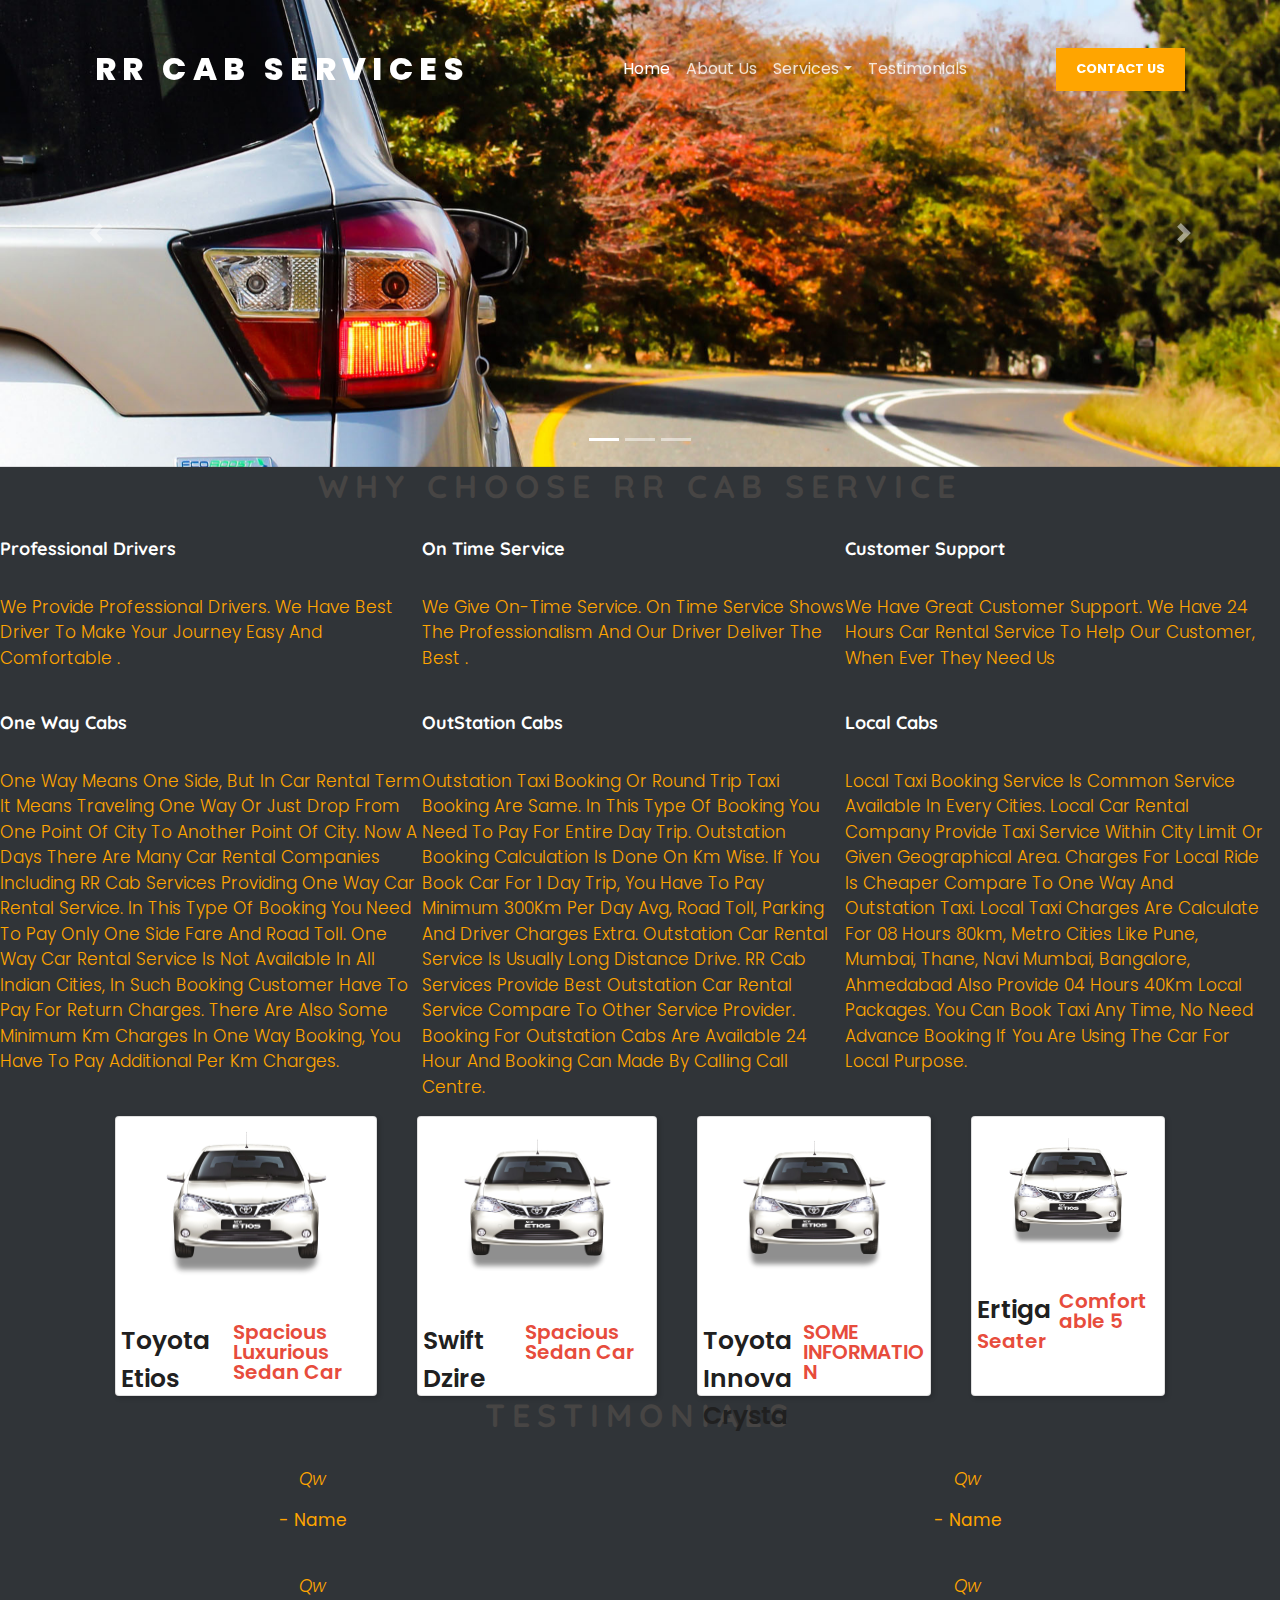
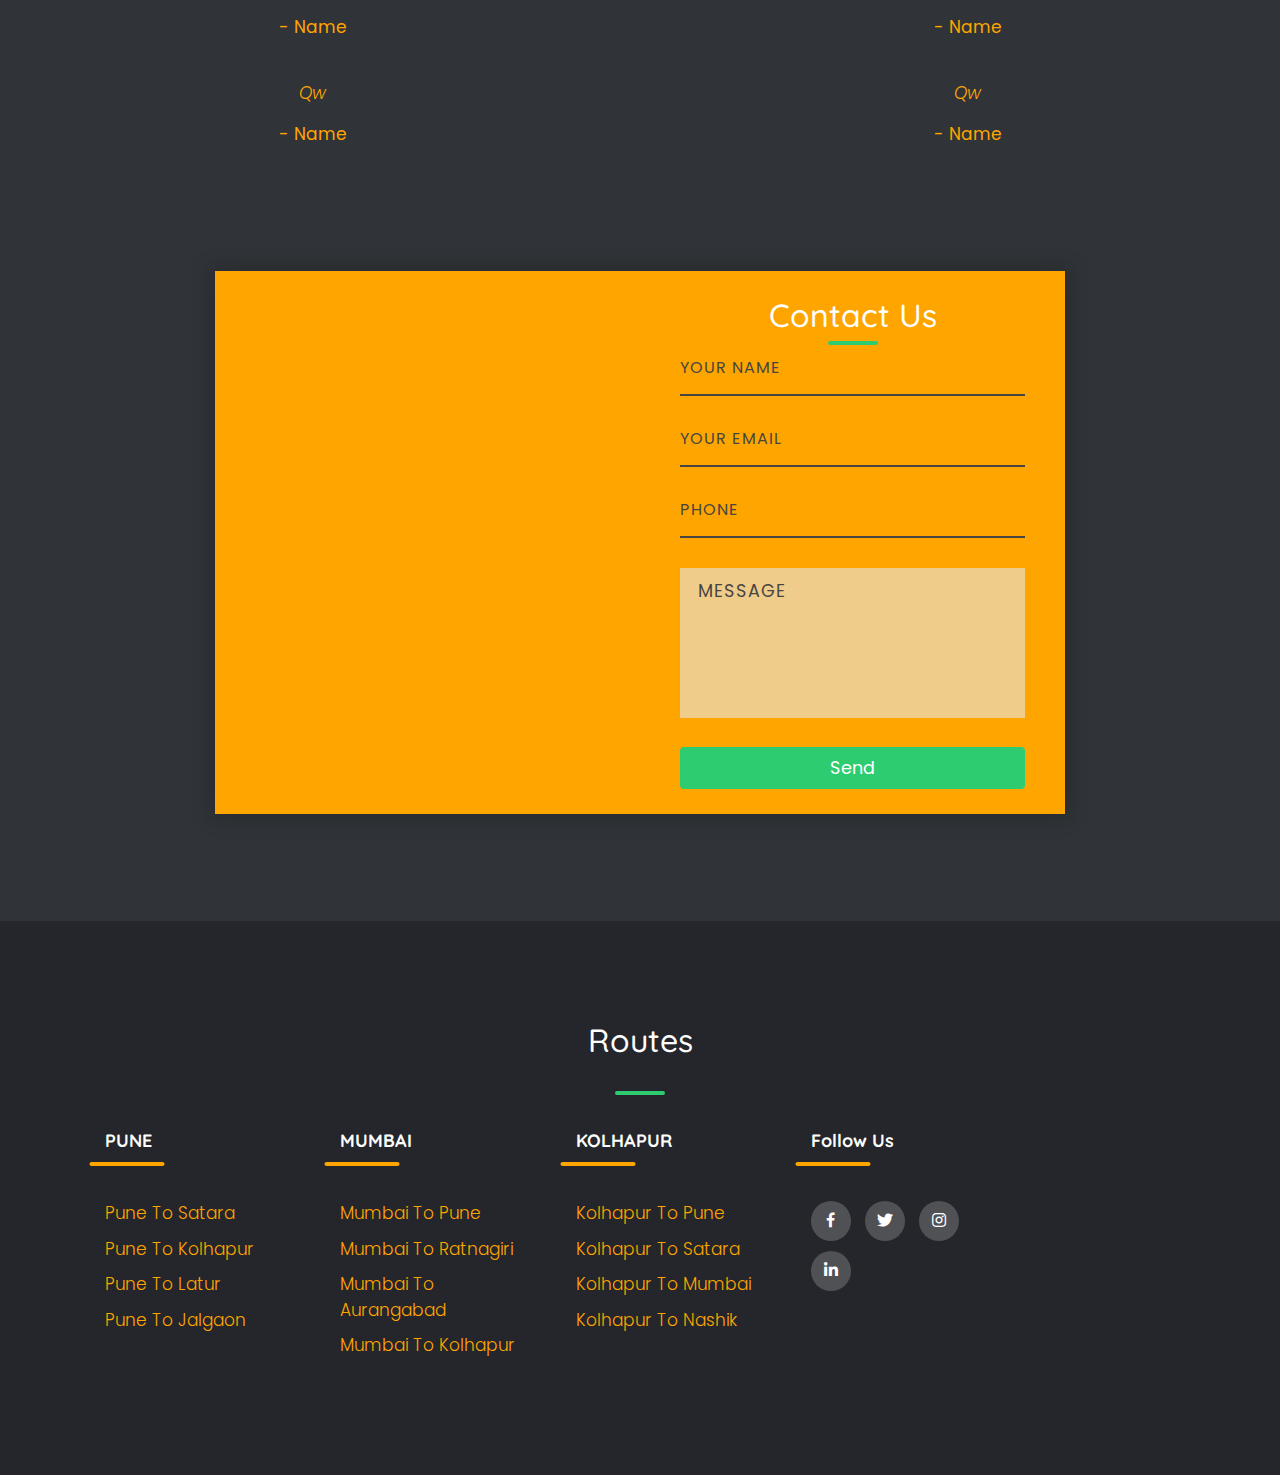
==== index.html @ 1160acfe "Hello World" ====
<!doctype html>
<html lang="en">

  <head>
    <!-- Required meta tags -->
    <meta charset="utf-8">
    <meta name="viewport" content="width=device-width, initial-scale=1, shrink-to-fit=no">

    <link href="https://fonts.googleapis.com/css?family=Quicksand:400,600,700&display=swap" rel="stylesheet">

    <link rel="stylesheet" href="fonts/icomoon/style.css">

    <link rel="stylesheet" href="css/owl.carousel.min.css">

    <!-- Bootstrap CSS -->
    <link rel="stylesheet" href="css/bootstrap.min.css">

    <!-- Style -->
    <link rel="stylesheet" href="css/style.css">
    <link rel="stylesheet" type="text/css"
      href="https://cdnjs.cloudflare.com/ajax/libs/font-awesome/5.15.1/css/all.min.css">
    <link rel="stylesheet" href="https://cdnjs.cloudflare.com/ajax/libs/font-awesome/4.7.0/css/font-awesome.min.css">

    <title>RR CAB SERVICES</title>
  </head>

  <body>
    <header role="banner">
      <nav class="navbar navbar-expand-md navbar-dark bg-dark">
        <div class="container">
          <a class="navbar-brand" href="index.html">RR CAB SERVICES</a>
          <button class="navbar-toggler" type="button" data-toggle="collapse" data-target="#navbarsExample05"
            aria-controls="navbarsExample05" aria-expanded="false" aria-label="Toggle navigation">
            <span class="navbar-toggler-icon"></span>
          </button>

          <div class="collapse navbar-collapse" id="navbarsExample05">
            <ul class="navbar-nav ml-auto pl-lg-5 pl-0">
              <li class="nav-item">
                <a class="nav-link active" href="index.html">Home</a>
              </li>
              <li class="nav-item">
                <a class="nav-link" href="#">About Us</a>
              </li>
              <li class="nav-item dropdown">
                <a class="nav-link dropdown-toggle" href="#" id="dropdown04" data-toggle="dropdown" aria-haspopup="true"
                  aria-expanded="false">Services</a>
                <div class="dropdown-menu" aria-labelledby="dropdown04">
                  <a class="dropdown-item" href="#">Hatchbacks</a>
                  <a class="dropdown-item" href="#">Sedans &amp; Primium Sedans</a>
                  <a class="dropdown-item" href="#">SUV'S &amp;...& Many More </a>
                </div>
              </li>
              <li class="nav-item">
                <a class="nav-link" href="#">Testimonials</a>
              </li>

            </ul>

            <ul class="navbar-nav ml-auto">
              <li class="nav-item cta-btn">
                <a class="nav-link" href="#">Contact Us</a>
              </li>
            </ul>

          </div>
        </div>
      </nav>
    </header>
    <!-- END header -->


    <!--For carousel-->
    <script src="https://maxcdn.bootstrapcdn.com/bootstrap/4.5.2/js/bootstrap.min.js"></script>
    <link rel="stylesheet" href="style.css">
    <link rel="stylesheet" type="text/css"
      href="https://cdnjs.cloudflare.com/ajax/libs/font-awesome/5.15.1/css/all.min.css">
    <link rel="stylesheet" href="https://cdnjs.cloudflare.com/ajax/libs/font-awesome/4.7.0/css/font-awesome.min.css">

  <!-- <body>
    </head>-->

      <script src="C:\Users\DR002TU\Downloads\maincode-20210814T184010Z-001\maincode\styles\app.js"></script>
      </div>


      <!--Carousel-->
      <style>
        /* Make the image fully responsive */
        .carousel-inner img {
          width: 100%;
          height: 100%;
        }

      </style>
      </head>

      <body>

        <div id="demo" class="carousel slide" data-ride="carousel">

          <!-- Indicators -->
          <ul class="carousel-indicators">
            <li data-target="#demo" data-slide-to="0" class="active"></li>
            <li data-target="#demo" data-slide-to="1"></li>
            <li data-target="#demo" data-slide-to="2"></li>
          </ul>

          <!-- The slideshow -->
          <div class="carousel-inner">
            <div class="carousel-item active">
              <img src="images/slider-image-1-1920x700.jpg" alt="Los Angeles" width="1100" height="500">
            </div>
            <div class="carousel-item">
              <img src="images/slider-image-2-1920x700.jpg" alt="Chicago" width="1100" height="500">
            </div>
            <div class="carousel-item">
              <img src="images/slider-image-3-1920x700.jpg" alt="New York" width="1100" height="500">
            </div>
          </div>

          <!-- Left and right controls -->
          <a class="carousel-control-prev" href="#demo" data-slide="prev">
            <span class="carousel-control-prev-icon"></span>
          </a>
          <a class="carousel-control-next" href="#demo" data-slide="next">
            <span class="carousel-control-next-icon"></span>
          </a>
        </div>


        <div class="content">
          <h1>Why choose RR Cab Service</h1>
          <div class="reasons">
            <div class="prodri">
              <h5>professional drivers</h5>
              <p>We provide professional drivers. We have Best
                Driver to make your journey Easy and comfortable .</p>
            </div>
            <div class="ontimeserv">
              <h5>On time Service</h5>
              <p>We give on-time service. On time service shows
                the professionalism and our driver deliver the best
                .</p>
            </div>
            <div class="custsupport">
              <h5>customer support</h5>
              <p>We have great customer support. We have 24 Hours
                Car Rental Service to Help our customer, when ever
                they need us</p>
            </div>
          </div>
          <div class="servicecard">
            <div class="onewaycabdiv">
              <h5>One Way Cabs</h5>
              <p>One way means one side, But in Car Rental term it
                means traveling one way or Just drop from one point
                of City to another point of City. Now a days there
                are many car rental companies including RR Cab
                Services providing one way car rental service. In
                this type of booking you need to pay only one side
                fare and road Toll. One Way Car rental service is
                not available in all Indian cities, In such booking
                Customer have to pay for return charges. There are
                also some minimum Km charges in One Way booking, You
                have to pay additional per Km charges.</p>
            </div>
            <div class="outstationdiv">
              <h5>OutStation Cabs</h5>
              <p>Outstation Taxi booking or Round Trip Taxi
                booking are same. In this type of booking you need
                to pay for entire day trip. Outstation Booking
                calculation is done on Km wise. If you Book Car for
                1 day trip, You have to pay minimum 300Km per day
                avg, road toll, Parking and Driver charges extra.
                Outstation Car Rental service is usually long
                distance drive. RR Cab Services provide best
                Outstation Car rental service compare to other
                service provider. Booking for Outstation Cabs are
                available 24 Hour and booking can made by calling
                call centre.</p>
            </div>
            <div class="localdiv">
              <h5>Local Cabs</h5>
              <p>Local Taxi booking service is common service
                available in every cities. Local Car rental company
                provide Taxi service within City limit or given
                geographical area. Charges for Local ride is cheaper
                compare to One Way and Outstation Taxi. Local Taxi
                Charges are calculate for 08 Hours 80km, Metro
                cities like Pune, Mumbai, Thane, Navi Mumbai,
                Bangalore, Ahmedabad also provide 04 hours 40Km
                Local packages. You Can book Taxi any time, No need
                advance booking if you are using the car for Local
                purpose.</p>
            </div>
          </div>
        </div>
        <div class="container">
          <div class="card">
              <div class="img">
                  <img src="images/toyota_etios.png">
              </div>
              <div class="top-text">
                  <div class="name">Toyota Etios</div>
                  <p>Spacious Luxurious Sedan Car</p>
              </div>
              <div class="bottom-text">
                  <div class="text">
                      <table>
                          <tr>
                              <td>Seating</td>
                              <td>4+1</td>
                          </tr>
                          <tr>
                              <td>Manufacturer</td>
                              <td>Toyota</td>
                          </tr>
                          <tr>
                              <td>Class</td>
                              <td>Luxury</td>
                          </tr>
                          <tr>
                              <td>Engine</td>
                              <td>�</td>
                          </tr>
                          <tr>
                              <td>Luggage</td>
                              <td>�</td>
                          </tr>
                          <tr>
                              <td>Body style</td>
                              <td>�</td>
                          </tr>
                      </table>
                  </div>
              </div>
          </div>
          <div class="card">
              <div class="img">
                  <img src="images/toyota_etios.png">
              </div>
              <div class="top-text">
                  <div class="name">Swift Dzire</div>
                  <p>Spacious Sedan Car</p>
              </div>
              <div class="bottom-text">
                  <div class="text">
                      <table>
                          <tr>
                              <td>Seating</td>
                              <td>4+1</td>
                          </tr>
                          <tr>
                              <td>Manufacturer</td>
                              <td>Suzuki</td>
                          </tr>
                          <tr>
                              <td>Class</td>
                              <td>Sedan City Car</td>
                          </tr>
                          <tr>
                              <td>Engine</td>
                              <td>DDiS Diesel Engine</td>
                          </tr>
                          <tr>
                              <td>Luggage</td>
                              <td>2 large 2 small</td>
                          </tr>
                          <tr>
                              <td>Body style</td>
                              <td>4 door sedan</td>
                          </tr>
                      </table>
                  </div>
              </div>
          </div>
          <div class="card">
              <div class="img">
                  <img src="images/toyota_etios.png">
              </div>
              <div class="top-text">
                  <div class="name">Toyota Innova Crysta</div>
                  <p>SOME INFORMATION</p>
              </div>
              <div class="bottom-text">
                  <div class="text">
                      <table>
                          <tr>
                              <td>Seating</td>
                              <td>6+1</td>
                          </tr>
                          <tr>
                              <td>Manufacturer</td>
                              <td>Toyota Motors</td>
                          </tr>
                          <tr>
                              <td>Class</td>
                              <td>Large size van</td>
                          </tr>
                          <tr>
                              <td>Engine</td>
                              <td>2.5 L Diesel</td>
                          </tr>
                          <tr>
                              <td>Luggage</td>
                              <td>3 Large + 2 Small</td>
                          </tr>
                          <tr>
                              <td>Body style</td>
                              <td>5-door van</td>
                          </tr>
                      </table>
                  </div>
              </div>
          </div>
          <div class="card">
              <div class="img">
                  <img src="images/toyota_etios.png">
              </div>
              <div class="top-text">
                  <div class="name">Ertiga</div>
                  <p>Comfortable 5 seater</p>
              </div>
              <div class="bottom-text">
                  <div class="text">SOME INFORMATION</div>
              </div>
          </div>
      </div>

        <!-- Wrapper -->
        <div id="wrapper">
          <div id="main">
            <div class="inner">
              <h1>Testimonials</h1>
              <div class="image main">
                <img src="images/banner-image-3-1920x500.jpg" class="img-fluid" alt="" />
              </div>
              <div class="row">
                <div class="col-sm-6 text-center">
                  <p class="m-n">
                    <em>qw</em>
                  </p>
                  <p>
                    <strong> - Name</strong>
                  </p>
                </div>
                <div class="col-sm-6 text-center">
                  <p class="m-n">
                    <em>qw</em>
                  </p>
                  <p>
                    <strong> - Name</strong>
                  </p>
                </div>
              </div>
              <br>
              <div class="row">
                <div class="col-sm-6 text-center">
                  <p class="m-n">
                    <em>qw</em>
                  </p>
                  <p>
                    <strong> - Name</strong>
                  </p>
                </div>
                <div class="col-sm-6 text-center">
                  <p class="m-n">
                    <em>qw</em>
                  </p>
                  <p>
                    <strong> - Name</strong>
                  </p>
                </div>
              </div>
              <br>
              <div class="row">
                <div class="col-sm-6 text-center">
                  <p class="m-n">
                    <em>qw</em>
                  </p>
                  <p>
                    <strong> - Name</strong>
                  </p>
                </div>
                <div class="col-sm-6 text-center">
                  <p class="m-n">
                    <em>qw</em>
                  </p>
                  <p>
                    <strong> - Name</strong>
                  </p>
                </div>
              </div>
            </div>
          </div>

        </div>
         <!--Contact form-->
    <form>
      <div class="containercon">
          <div class="contact-box">
              <div class="left"></div>
              <div class="right">
                  <h2>Contact Us</h2>
                  <input type="text" class="field"
                      placeholder="Your Name" required
                  > <input type="text" class="field"
                      placeholder="Your Email"
                  > <input type="text" class="field"
                      placeholder="Phone"
                  >
                  <textarea placeholder="Message" class="field"></textarea>
                  <button class="btn">Send</button>
              </div>
          </div>
      </div>

  </form>

        <!-- Scripts -->
        <script src="assets/js/jquery.min.js"></script>
        <script src="assets/bootstrap/js/bootstrap.bundle.min.js"></script>
        <script src="assets/js/jquery.scrolly.min.js"></script>
        <script src="assets/js/jquery.scrollex.min.js"></script>
        <script src="assets/js/main.js"></script>

        <footer class="footer">

          <footer class="footer">
            <h2 id="i1">Routes</h2>
            <div class="container">
              <div class="row">
                <div class="footer-col">
                  <h4>PUNE</h4>
                  <ul>
                    <li><a href="#">pune to satara</a></li>
                    <li><a href="#">pune to kolhapur</a></li>
                    <li><a href="#">pune to latur</a></li>
                    <li><a href="#">pune to jalgaon</a></li>
                  </ul>
                </div>
                <div class="footer-col">
                  <h4>MUMBAI</h4>
                  <ul>
                    <li><a href="#">mumbai to pune</a></li>
                    <li><a href="#">mumbai to Ratnagiri</a></li>
                    <li><a href="#">mumbai to Aurangabad</a></li>
                    <li><a href="#">mumbai to Kolhapur</a></li>
                  </ul>
                </div>
                <div class="footer-col">
                  <h4>KOLHAPUR</h4>
                  <ul>
                    <li><a href="#">Kolhapur to pune</a></li>
                    <li><a href="#">kolhapur to satara</a></li>
                    <li><a href="#">kolhapur to mumbai</a></li>
                    <li><a href="#">kolhapur to nashik</a></li>
                  </ul>
                </div>
                <div class="footer-col">
                  <h4>follow us</h4>
                  <div class="social-links">
                    <a href="#"><i class="fa fa-facebook"></i></a>
                    <a href="#"><i class="fab fa-twitter"></i></a>
                    <a href="https://www.instagram.com/rushi_03_15/"><i class="fab fa-instagram"></i></a>
                    <a href="#"><i class="fab fa-linkedin-in"></i></a>
                  </div>
                </div>
              </div>
            </div>
            <!--<p id="i2">© 2021. All rights reserved | Design by R^3.</p>-->
          </footer>

      </body>

</html>





<script src="js/jquery-3.3.1.min.js"></script>
<script src="js/popper.min.js"></script>
<script src="js/bootstrap.min.js"></script>
<script src="js/jquery.sticky.js"></script>
<script src="js/main.js"></script>
</body>

</html>
---- fonts/icomoon/style.css ----
@font-face {
  font-family: 'icomoon';
  src:  url('fonts/icomoon.eot?10si43');
  src:  url('fonts/icomoon.eot?10si43#iefix') format('embedded-opentype'),
    url('fonts/icomoon.ttf?10si43') format('truetype'),
    url('fonts/icomoon.woff?10si43') format('woff'),
    url('fonts/icomoon.svg?10si43#icomoon') format('svg');
  font-weight: normal;
  font-style: normal;
}

[class^="icon-"], [class*=" icon-"] {
  /* use !important to prevent issues with browser extensions that change fonts */
  font-family: 'icomoon' !important;
  speak: none;
  font-style: normal;
  font-weight: normal;
  font-variant: normal;
  text-transform: none;
  line-height: 1;

  /* Better Font Rendering =========== */
  -webkit-font-smoothing: antialiased;
  -moz-osx-font-smoothing: grayscale;
}

.icon-asterisk:before {
  content: "\f069";
}
.icon-plus:before {
  content: "\f067";
}
.icon-question:before {
  content: "\f128";
}
.icon-minus:before {
  content: "\f068";
}
.icon-glass:before {
  content: "\f000";
}
.icon-music:before {
  content: "\f001";
}
.icon-search:before {
  content: "\f002";
}
.icon-envelope-o:before {
  content: "\f003";
}
.icon-heart:before {
  content: "\f004";
}
.icon-star:before {
  content: "\f005";
}
.icon-star-o:before {
  content: "\f006";
}
.icon-user:before {
  content: "\f007";
}
.icon-film:before {
  content: "\f008";
}
.icon-th-large:before {
  content: "\f009";
}
.icon-th:before {
  content: "\f00a";
}
.icon-th-list:before {
  content: "\f00b";
}
.icon-check:before {
  content: "\f00c";
}
.icon-close:before {
  content: "\f00d";
}
.icon-remove:before {
  content: "\f00d";
}
.icon-times:before {
  content: "\f00d";
}
.icon-search-plus:before {
  content: "\f00e";
}
.icon-search-minus:before {
  content: "\f010";
}
.icon-power-off:before {
  content: "\f011";
}
.icon-signal:before {
  content: "\f012";
}
.icon-cog:before {
  content: "\f013";
}
.icon-gear:before {
  content: "\f013";
}
.icon-trash-o:before {
  content: "\f014";
}
.icon-home:before {
  content: "\f015";
}
.icon-file-o:before {
  content: "\f016";
}
.icon-clock-o:before {
  content: "\f017";
}
.icon-road:before {
  content: "\f018";
}
.icon-download:before {
  content: "\f019";
}
.icon-arrow-circle-o-down:before {
  content: "\f01a";
}
.icon-arrow-circle-o-up:before {
  content: "\f01b";
}
.icon-inbox:before {
  content: "\f01c";
}
.icon-play-circle-o:before {
  content: "\f01d";
}
.icon-repeat:before {
  content: "\f01e";
}
.icon-rotate-right:before {
  content: "\f01e";
}
.icon-refresh:before {
  content: "\f021";
}
.icon-list-alt:before {
  content: "\f022";
}
.icon-lock:before {
  content: "\f023";
}
.icon-flag:before {
  content: "\f024";
}
.icon-headphones:before {
  content: "\f025";
}
.icon-volume-off:before {
  content: "\f026";
}
.icon-volume-down:before {
  content: "\f027";
}
.icon-volume-up:before {
  content: "\f028";
}
.icon-qrcode:before {
  content: "\f029";
}
.icon-barcode:before {
  content: "\f02a";
}
.icon-tag:before {
  content: "\f02b";
}
.icon-tags:before {
  content: "\f02c";
}
.icon-book:before {
  content: "\f02d";
}
.icon-bookmark:before {
  content: "\f02e";
}
.icon-print:before {
  content: "\f02f";
}
.icon-camera:before {
  content: "\f030";
}
.icon-font:before {
  content: "\f031";
}
.icon-bold:before {
  content: "\f032";
}
.icon-italic:before {
  content: "\f033";
}
.icon-text-height:before {
  content: "\f034";
}
.icon-text-width:before {
  content: "\f035";
}
.icon-align-left:before {
  content: "\f036";
}
.icon-align-center:before {
  content: "\f037";
}
.icon-align-right:before {
  content: "\f038";
}
.icon-align-justify:before {
  content: "\f039";
}
.icon-list:before {
  content: "\f03a";
}
.icon-dedent:before {
  content: "\f03b";
}
.icon-outdent:before {
  content: "\f03b";
}
.icon-indent:before {
  content: "\f03c";
}
.icon-video-camera:before {
  content: "\f03d";
}
.icon-image:before {
  content: "\f03e";
}
.icon-photo:before {
  content: "\f03e";
}
.icon-picture-o:before {
  content: "\f03e";
}
.icon-pencil:before {
  content: "\f040";
}
.icon-map-marker:before {
  content: "\f041";
}
.icon-adjust:before {
  content: "\f042";
}
.icon-tint:before {
  content: "\f043";
}
.icon-edit:before {
  content: "\f044";
}
.icon-pencil-square-o:before {
  content: "\f044";
}
.icon-share-square-o:before {
  content: "\f045";
}
.icon-check-square-o:before {
  content: "\f046";
}
.icon-arrows:before {
  content: "\f047";
}
.icon-step-backward:before {
  content: "\f048";
}
.icon-fast-backward:before {
  content: "\f049";
}
.icon-backward:before {
  content: "\f04a";
}
.icon-play:before {
  content: "\f04b";
}
.icon-pause:before {
  content: "\f04c";
}
.icon-stop:before {
  content: "\f04d";
}
.icon-forward:before {
  content: "\f04e";
}
.icon-fast-forward:before {
  content: "\f050";
}
.icon-step-forward:before {
  content: "\f051";
}
.icon-eject:before {
  content: "\f052";
}
.icon-chevron-left:before {
  content: "\f053";
}
.icon-chevron-right:before {
  content: "\f054";
}
.icon-plus-circle:before {
  content: "\f055";
}
.icon-minus-circle:before {
  content: "\f056";
}
.icon-times-circle:before {
  content: "\f057";
}
.icon-check-circle:before {
  content: "\f058";
}
.icon-question-circle:before {
  content: "\f059";
}
.icon-info-circle:before {
  content: "\f05a";
}
.icon-crosshairs:before {
  content: "\f05b";
}
.icon-times-circle-o:before {
  content: "\f05c";
}
.icon-check-circle-o:before {
  content: "\f05d";
}
.icon-ban:before {
  content: "\f05e";
}
.icon-arrow-left:before {
  content: "\f060";
}
.icon-arrow-right:before {
  content: "\f061";
}
.icon-arrow-up:before {
  content: "\f062";
}
.icon-arrow-down:before {
  content: "\f063";
}
.icon-mail-forward:before {
  content: "\f064";
}
.icon-share:before {
  content: "\f064";
}
.icon-expand:before {
  content: "\f065";
}
.icon-compress:before {
  content: "\f066";
}
.icon-exclamation-circle:before {
  content: "\f06a";
}
.icon-gift:before {
  content: "\f06b";
}
.icon-leaf:before {
  content: "\f06c";
}
.icon-fire:before {
  content: "\f06d";
}
.icon-eye:before {
  content: "\f06e";
}
.icon-eye-slash:before {
  content: "\f070";
}
.icon-exclamation-triangle:before {
  content: "\f071";
}
.icon-warning:before {
  content: "\f071";
}
.icon-plane:before {
  content: "\f072";
}
.icon-calendar:before {
  content: "\f073";
}
.icon-random:before {
  content: "\f074";
}
.icon-comment:before {
  content: "\f075";
}
.icon-magnet:before {
  content: "\f076";
}
.icon-chevron-up:before {
  content: "\f077";
}
.icon-chevron-down:before {
  content: "\f078";
}
.icon-retweet:before {
  content: "\f079";
}
.icon-shopping-cart:before {
  content: "\f07a";
}
.icon-folder:before {
  content: "\f07b";
}
.icon-folder-open:before {
  content: "\f07c";
}
.icon-arrows-v:before {
  content: "\f07d";
}
.icon-arrows-h:before {
  content: "\f07e";
}
.icon-bar-chart:before {
  content: "\f080";
}
.icon-bar-chart-o:before {
  content: "\f080";
}
.icon-twitter-square:before {
  content: "\f081";
}
.icon-facebook-square:before {
  content: "\f082";
}
.icon-camera-retro:before {
  content: "\f083";
}
.icon-key:before {
  content: "\f084";
}
.icon-cogs:before {
  content: "\f085";
}
.icon-gears:before {
  content: "\f085";
}
.icon-comments:before {
  content: "\f086";
}
.icon-thumbs-o-up:before {
  content: "\f087";
}
.icon-thumbs-o-down:before {
  content: "\f088";
}
.icon-star-half:before {
  content: "\f089";
}
.icon-heart-o:before {
  content: "\f08a";
}
.icon-sign-out:before {
  content: "\f08b";
}
.icon-linkedin-square:before {
  content: "\f08c";
}
.icon-thumb-tack:before {
  content: "\f08d";
}
.icon-external-link:before {
  content: "\f08e";
}
.icon-sign-in:before {
  content: "\f090";
}
.icon-trophy:before {
  content: "\f091";
}
.icon-github-square:before {
  content: "\f092";
}
.icon-upload:before {
  content: "\f093";
}
.icon-lemon-o:before {
  content: "\f094";
}
.icon-phone:before {
  content: "\f095";
}
.icon-square-o:before {
  content: "\f096";
}
.icon-bookmark-o:before {
  content: "\f097";
}
.icon-phone-square:before {
  content: "\f098";
}
.icon-twitter:before {
  content: "\f099";
}
.icon-facebook:before {
  content: "\f09a";
}
.icon-facebook-f:before {
  content: "\f09a";
}
.icon-github:before {
  content: "\f09b";
}
.icon-unlock:before {
  content: "\f09c";
}
.icon-credit-card:before {
  content: "\f09d";
}
.icon-feed:before {
  content: "\f09e";
}
.icon-rss:before {
  content: "\f09e";
}
.icon-hdd-o:before {
  content: "\f0a0";
}
.icon-bullhorn:before {
  content: "\f0a1";
}
.icon-bell-o:before {
  content: "\f0a2";
}
.icon-certificate:before {
  content: "\f0a3";
}
.icon-hand-o-right:before {
  content: "\f0a4";
}
.icon-hand-o-left:before {
  content: "\f0a5";
}
.icon-hand-o-up:before {
  content: "\f0a6";
}
.icon-hand-o-down:before {
  content: "\f0a7";
}
.icon-arrow-circle-left:before {
  content: "\f0a8";
}
.icon-arrow-circle-right:before {
  content: "\f0a9";
}
.icon-arrow-circle-up:before {
  content: "\f0aa";
}
.icon-arrow-circle-down:before {
  content: "\f0ab";
}
.icon-globe:before {
  content: "\f0ac";
}
.icon-wrench:before {
  content: "\f0ad";
}
.icon-tasks:before {
  content: "\f0ae";
}
.icon-filter:before {
  content: "\f0b0";
}
.icon-briefcase:before {
  content: "\f0b1";
}
.icon-arrows-alt:before {
  content: "\f0b2";
}
.icon-group:before {
  content: "\f0c0";
}
.icon-users:before {
  content: "\f0c0";
}
.icon-chain:before {
  content: "\f0c1";
}
.icon-link:before {
  content: "\f0c1";
}
.icon-cloud:before {
  content: "\f0c2";
}
.icon-flask:before {
  content: "\f0c3";
}
.icon-cut:before {
  content: "\f0c4";
}
.icon-scissors:before {
  content: "\f0c4";
}
.icon-copy:before {
  content: "\f0c5";
}
.icon-files-o:before {
  content: "\f0c5";
}
.icon-paperclip:before {
  content: "\f0c6";
}
.icon-floppy-o:before {
  content: "\f0c7";
}
.icon-save:before {
  content: "\f0c7";
}
.icon-square:before {
  content: "\f0c8";
}
.icon-bars:before {
  content: "\f0c9";
}
.icon-navicon:before {
  content: "\f0c9";
}
.icon-reorder:before {
  content: "\f0c9";
}
.icon-list-ul:before {
  content: "\f0ca";
}
.icon-list-ol:before {
  content: "\f0cb";
}
.icon-strikethrough:before {
  content: "\f0cc";
}
.icon-underline:before {
  content: "\f0cd";
}
.icon-table:before {
  content: "\f0ce";
}
.icon-magic:before {
  content: "\f0d0";
}
.icon-truck:before {
  content: "\f0d1";
}
.icon-pinterest:before {
  content: "\f0d2";
}
.icon-pinterest-square:before {
  content: "\f0d3";
}
.icon-google-plus-square:before {
  content: "\f0d4";
}
.icon-google-plus:before {
  content: "\f0d5";
}
.icon-money:before {
  content: "\f0d6";
}
.icon-caret-down:before {
  content: "\f0d7";
}
.icon-caret-up:before {
  content: "\f0d8";
}
.icon-caret-left:before {
  content: "\f0d9";
}
.icon-caret-right:before {
  content: "\f0da";
}
.icon-columns:before {
  content: "\f0db";
}
.icon-sort:before {
  content: "\f0dc";
}
.icon-unsorted:before {
  content: "\f0dc";
}
.icon-sort-desc:before {
  content: "\f0dd";
}
.icon-sort-down:before {
  content: "\f0dd";
}
.icon-sort-asc:before {
  content: "\f0de";
}
.icon-sort-up:before {
  content: "\f0de";
}
.icon-envelope:before {
  content: "\f0e0";
}
.icon-linkedin:before {
  content: "\f0e1";
}
.icon-rotate-left:before {
  content: "\f0e2";
}
.icon-undo:before {
  content: "\f0e2";
}
.icon-gavel:before {
  content: "\f0e3";
}
.icon-legal:before {
  content: "\f0e3";
}
.icon-dashboard:before {
  content: "\f0e4";
}
.icon-tachometer:before {
  content: "\f0e4";
}
.icon-comment-o:before {
  content: "\f0e5";
}
.icon-comments-o:before {
  content: "\f0e6";
}
.icon-bolt:before {
  content: "\f0e7";
}
.icon-flash:before {
  content: "\f0e7";
}
.icon-sitemap:before {
  content: "\f0e8";
}
.icon-umbrella:before {
  content: "\f0e9";
}
.icon-clipboard:before {
  content: "\f0ea";
}
.icon-paste:before {
  content: "\f0ea";
}
.icon-lightbulb-o:before {
  content: "\f0eb";
}
.icon-exchange:before {
  content: "\f0ec";
}
.icon-cloud-download:before {
  content: "\f0ed";
}
.icon-cloud-upload:before {
  content: "\f0ee";
}
.icon-user-md:before {
  content: "\f0f0";
}
.icon-stethoscope:before {
  content: "\f0f1";
}
.icon-suitcase:before {
  content: "\f0f2";
}
.icon-bell:before {
  content: "\f0f3";
}
.icon-coffee:before {
  content: "\f0f4";
}
.icon-cutlery:before {
  content: "\f0f5";
}
.icon-file-text-o:before {
  content: "\f0f6";
}
.icon-building-o:before {
  content: "\f0f7";
}
.icon-hospital-o:before {
  content: "\f0f8";
}
.icon-ambulance:before {
  content: "\f0f9";
}
.icon-medkit:before {
  content: "\f0fa";
}
.icon-fighter-jet:before {
  content: "\f0fb";
}
.icon-beer:before {
  content: "\f0fc";
}
.icon-h-square:before {
  content: "\f0fd";
}
.icon-plus-square:before {
  content: "\f0fe";
}
.icon-angle-double-left:before {
  content: "\f100";
}
.icon-angle-double-right:before {
  content: "\f101";
}
.icon-angle-double-up:before {
  content: "\f102";
}
.icon-angle-double-down:before {
  content: "\f103";
}
.icon-angle-left:before {
  content: "\f104";
}
.icon-angle-right:before {
  content: "\f105";
}
.icon-angle-up:before {
  content: "\f106";
}
.icon-angle-down:before {
  content: "\f107";
}
.icon-desktop:before {
  content: "\f108";
}
.icon-laptop:before {
  content: "\f109";
}
.icon-tablet:before {
  content: "\f10a";
}
.icon-mobile:before {
  content: "\f10b";
}
.icon-mobile-phone:before {
  content: "\f10b";
}
.icon-circle-o:before {
  content: "\f10c";
}
.icon-quote-left:before {
  content: "\f10d";
}
.icon-quote-right:before {
  content: "\f10e";
}
.icon-spinner:before {
  content: "\f110";
}
.icon-circle:before {
  content: "\f111";
}
.icon-mail-reply:before {
  content: "\f112";
}
.icon-reply:before {
  content: "\f112";
}
.icon-github-alt:before {
  content: "\f113";
}
.icon-folder-o:before {
  content: "\f114";
}
.icon-folder-open-o:before {
  content: "\f115";
}
.icon-smile-o:before {
  content: "\f118";
}
.icon-frown-o:before {
  content: "\f119";
}
.icon-meh-o:before {
  content: "\f11a";
}
.icon-gamepad:before {
  content: "\f11b";
}
.icon-keyboard-o:before {
  content: "\f11c";
}
.icon-flag-o:before {
  content: "\f11d";
}
.icon-flag-checkered:before {
  content: "\f11e";
}
.icon-terminal:before {
  content: "\f120";
}
.icon-code:before {
  content: "\f121";
}
.icon-mail-reply-all:before {
  content: "\f122";
}
.icon-reply-all:before {
  content: "\f122";
}
.icon-star-half-empty:before {
  content: "\f123";
}
.icon-star-half-full:before {
  content: "\f123";
}
.icon-star-half-o:before {
  content: "\f123";
}
.icon-location-arrow:before {
  content: "\f124";
}
.icon-crop:before {
  content: "\f125";
}
.icon-code-fork:before {
  content: "\f126";
}
.icon-chain-broken:before {
  content: "\f127";
}
.icon-unlink:before {
  content: "\f127";
}
.icon-info:before {
  content: "\f129";
}
.icon-exclamation:before {
  content: "\f12a";
}
.icon-superscript:before {
  content: "\f12b";
}
.icon-subscript:before {
  content: "\f12c";
}
.icon-eraser:before {
  content: "\f12d";
}
.icon-puzzle-piece:before {
  content: "\f12e";
}
.icon-microphone:before {
  content: "\f130";
}
.icon-microphone-slash:before {
  content: "\f131";
}
.icon-shield:before {
  content: "\f132";
}
.icon-calendar-o:before {
  content: "\f133";
}
.icon-fire-extinguisher:before {
  content: "\f134";
}
.icon-rocket:before {
  content: "\f135";
}
.icon-maxcdn:before {
  content: "\f136";
}
.icon-chevron-circle-left:before {
  content: "\f137";
}
.icon-chevron-circle-right:before {
  content: "\f138";
}
.icon-chevron-circle-up:before {
  content: "\f139";
}
.icon-chevron-circle-down:before {
  content: "\f13a";
}
.icon-html5:before {
  content: "\f13b";
}
.icon-css3:before {
  content: "\f13c";
}
.icon-anchor:before {
  content: "\f13d";
}
.icon-unlock-alt:before {
  content: "\f13e";
}
.icon-bullseye:before {
  content: "\f140";
}
.icon-ellipsis-h:before {
  content: "\f141";
}
.icon-ellipsis-v:before {
  content: "\f142";
}
.icon-rss-square:before {
  content: "\f143";
}
.icon-play-circle:before {
  content: "\f144";
}
.icon-ticket:before {
  content: "\f145";
}
.icon-minus-square:before {
  content: "\f146";
}
.icon-minus-square-o:before {
  content: "\f147";
}
.icon-level-up:before {
  content: "\f148";
}
.icon-level-down:before {
  content: "\f149";
}
.icon-check-square:before {
  content: "\f14a";
}
.icon-pencil-square:before {
  content: "\f14b";
}
.icon-external-link-square:before {
  content: "\f14c";
}
.icon-share-square:before {
  content: "\f14d";
}
.icon-compass:before {
  content: "\f14e";
}
.icon-caret-square-o-down:before {
  content: "\f150";
}
.icon-toggle-down:before {
  content: "\f150";
}
.icon-caret-square-o-up:before {
  content: "\f151";
}
.icon-toggle-up:before {
  content: "\f151";
}
.icon-caret-square-o-right:before {
  content: "\f152";
}
.icon-toggle-right:before {
  content: "\f152";
}
.icon-eur:before {
  content: "\f153";
}
.icon-euro:before {
  content: "\f153";
}
.icon-gbp:before {
  content: "\f154";
}
.icon-dollar:before {
  content: "\f155";
}
.icon-usd:before {
  content: "\f155";
}
.icon-inr:before {
  content: "\f156";
}
.icon-rupee:before {
  content: "\f156";
}
.icon-cny:before {
  content: "\f157";
}
.icon-jpy:before {
  content: "\f157";
}
.icon-rmb:before {
  content: "\f157";
}
.icon-yen:before {
  content: "\f157";
}
.icon-rouble:before {
  content: "\f158";
}
.icon-rub:before {
  content: "\f158";
}
.icon-ruble:before {
  content: "\f158";
}
.icon-krw:before {
  content: "\f159";
}
.icon-won:before {
  content: "\f159";
}
.icon-bitcoin:before {
  content: "\f15a";
}
.icon-btc:before {
  content: "\f15a";
}
.icon-file:before {
  content: "\f15b";
}
.icon-file-text:before {
  content: "\f15c";
}
.icon-sort-alpha-asc:before {
  content: "\f15d";
}
.icon-sort-alpha-desc:before {
  content: "\f15e";
}
.icon-sort-amount-asc:before {
  content: "\f160";
}
.icon-sort-amount-desc:before {
  content: "\f161";
}
.icon-sort-numeric-asc:before {
  content: "\f162";
}
.icon-sort-numeric-desc:before {
  content: "\f163";
}
.icon-thumbs-up:before {
  content: "\f164";
}
.icon-thumbs-down:before {
  content: "\f165";
}
.icon-youtube-square:before {
  content: "\f166";
}
.icon-youtube:before {
  content: "\f167";
}
.icon-xing:before {
  content: "\f168";
}
.icon-xing-square:before {
  content: "\f169";
}
.icon-youtube-play:before {
  content: "\f16a";
}
.icon-dropbox:before {
  content: "\f16b";
}
.icon-stack-overflow:before {
  content: "\f16c";
}
.icon-instagram:before {
  content: "\f16d";
}
.icon-flickr:before {
  content: "\f16e";
}
.icon-adn:before {
  content: "\f170";
}
.icon-bitbucket:before {
  content: "\f171";
}
.icon-bitbucket-square:before {
  content: "\f172";
}
.icon-tumblr:before {
  content: "\f173";
}
.icon-tumblr-square:before {
  content: "\f174";
}
.icon-long-arrow-down:before {
  content: "\f175";
}
.icon-long-arrow-up:before {
  content: "\f176";
}
.icon-long-arrow-left:before {
  content: "\f177";
}
.icon-long-arrow-right:before {
  content: "\f178";
}
.icon-apple:before {
  content: "\f179";
}
.icon-windows:before {
  content: "\f17a";
}
.icon-android:before {
  content: "\f17b";
}
.icon-linux:before {
  content: "\f17c";
}
.icon-dribbble:before {
  content: "\f17d";
}
.icon-skype:before {
  content: "\f17e";
}
.icon-foursquare:before {
  content: "\f180";
}
.icon-trello:before {
  content: "\f181";
}
.icon-female:before {
  content: "\f182";
}
.icon-male:before {
  content: "\f183";
}
.icon-gittip:before {
  content: "\f184";
}
.icon-gratipay:before {
  content: "\f184";
}
.icon-sun-o:before {
  content: "\f185";
}
.icon-moon-o:before {
  content: "\f186";
}
.icon-archive:before {
  content: "\f187";
}
.icon-bug:before {
  content: "\f188";
}
.icon-vk:before {
  content: "\f189";
}
.icon-weibo:before {
  content: "\f18a";
}
.icon-renren:before {
  content: "\f18b";
}
.icon-pagelines:before {
  content: "\f18c";
}
.icon-stack-exchange:before {
  content: "\f18d";
}
.icon-arrow-circle-o-right:before {
  content: "\f18e";
}
.icon-arrow-circle-o-left:before {
  content: "\f190";
}
.icon-caret-square-o-left:before {
  content: "\f191";
}
.icon-toggle-left:before {
  content: "\f191";
}
.icon-dot-circle-o:before {
  content: "\f192";
}
.icon-wheelchair:before {
  content: "\f193";
}
.icon-vimeo-square:before {
  content: "\f194";
}
.icon-try:before {
  content: "\f195";
}
.icon-turkish-lira:before {
  content: "\f195";
}
.icon-plus-square-o:before {
  content: "\f196";
}
.icon-space-shuttle:before {
  content: "\f197";
}
.icon-slack:before {
  content: "\f198";
}
.icon-envelope-square:before {
  content: "\f199";
}
.icon-wordpress:before {
  content: "\f19a";
}
.icon-openid:before {
  content: "\f19b";
}
.icon-bank:before {
  content: "\f19c";
}
.icon-institution:before {
  content: "\f19c";
}
.icon-university:before {
  content: "\f19c";
}
.icon-graduation-cap:before {
  content: "\f19d";
}
.icon-mortar-board:before {
  content: "\f19d";
}
.icon-yahoo:before {
  content: "\f19e";
}
.icon-google:before {
  content: "\f1a0";
}
.icon-reddit:before {
  content: "\f1a1";
}
.icon-reddit-square:before {
  content: "\f1a2";
}
.icon-stumbleupon-circle:before {
  content: "\f1a3";
}
.icon-stumbleupon:before {
  content: "\f1a4";
}
.icon-delicious:before {
  content: "\f1a5";
}
.icon-digg:before {
  content: "\f1a6";
}
.icon-pied-piper-pp:before {
  content: "\f1a7";
}
.icon-pied-piper-alt:before {
  content: "\f1a8";
}
.icon-drupal:before {
  content: "\f1a9";
}
.icon-joomla:before {
  content: "\f1aa";
}
.icon-language:before {
  content: "\f1ab";
}
.icon-fax:before {
  content: "\f1ac";
}
.icon-building:before {
  content: "\f1ad";
}
.icon-child:before {
  content: "\f1ae";
}
.icon-paw:before {
  content: "\f1b0";
}
.icon-spoon:before {
  content: "\f1b1";
}
.icon-cube:before {
  content: "\f1b2";
}
.icon-cubes:before {
  content: "\f1b3";
}
.icon-behance:before {
  content: "\f1b4";
}
.icon-behance-square:before {
  content: "\f1b5";
}
.icon-steam:before {
  content: "\f1b6";
}
.icon-steam-square:before {
  content: "\f1b7";
}
.icon-recycle:before {
  content: "\f1b8";
}
.icon-automobile:before {
  content: "\f1b9";
}
.icon-car:before {
  content: "\f1b9";
}
.icon-cab:before {
  content: "\f1ba";
}
.icon-taxi:before {
  content: "\f1ba";
}
.icon-tree:before {
  content: "\f1bb";
}
.icon-spotify:before {
  content: "\f1bc";
}
.icon-deviantart:before {
  content: "\f1bd";
}
.icon-soundcloud:before {
  content: "\f1be";
}
.icon-database:before {
  content: "\f1c0";
}
.icon-file-pdf-o:before {
  content: "\f1c1";
}
.icon-file-word-o:before {
  content: "\f1c2";
}
.icon-file-excel-o:before {
  content: "\f1c3";
}
.icon-file-powerpoint-o:before {
  content: "\f1c4";
}
.icon-file-image-o:before {
  content: "\f1c5";
}
.icon-file-photo-o:before {
  content: "\f1c5";
}
.icon-file-picture-o:before {
  content: "\f1c5";
}
.icon-file-archive-o:before {
  content: "\f1c6";
}
.icon-file-zip-o:before {
  content: "\f1c6";
}
.icon-file-audio-o:before {
  content: "\f1c7";
}
.icon-file-sound-o:before {
  content: "\f1c7";
}
.icon-file-movie-o:before {
  content: "\f1c8";
}
.icon-file-video-o:before {
  content: "\f1c8";
}
.icon-file-code-o:before {
  content: "\f1c9";
}
.icon-vine:before {
  content: "\f1ca";
}
.icon-codepen:before {
  content: "\f1cb";
}
.icon-jsfiddle:before {
  content: "\f1cc";
}
.icon-life-bouy:before {
  content: "\f1cd";
}
.icon-life-buoy:before {
  content: "\f1cd";
}
.icon-life-ring:before {
  content: "\f1cd";
}
.icon-life-saver:before {
  content: "\f1cd";
}
.icon-support:before {
  content: "\f1cd";
}
.icon-circle-o-notch:before {
  content: "\f1ce";
}
.icon-ra:before {
  content: "\f1d0";
}
.icon-rebel:before {
  content: "\f1d0";
}
.icon-resistance:before {
  content: "\f1d0";
}
.icon-empire:before {
  content: "\f1d1";
}
.icon-ge:before {
  content: "\f1d1";
}
.icon-git-square:before {
  content: "\f1d2";
}
.icon-git:before {
  content: "\f1d3";
}
.icon-hacker-news:before {
  content: "\f1d4";
}
.icon-y-combinator-square:before {
  content: "\f1d4";
}
.icon-yc-square:before {
  content: "\f1d4";
}
.icon-tencent-weibo:before {
  content: "\f1d5";
}
.icon-qq:before {
  content: "\f1d6";
}
.icon-wechat:before {
  content: "\f1d7";
}
.icon-weixin:before {
  content: "\f1d7";
}
.icon-paper-plane:before {
  content: "\f1d8";
}
.icon-send:before {
  content: "\f1d8";
}
.icon-paper-plane-o:before {
  content: "\f1d9";
}
.icon-send-o:before {
  content: "\f1d9";
}
.icon-history:before {
  content: "\f1da";
}
.icon-circle-thin:before {
  content: "\f1db";
}
.icon-header:before {
  content: "\f1dc";
}
.icon-paragraph:before {
  content: "\f1dd";
}
.icon-sliders:before {
  content: "\f1de";
}
.icon-share-alt:before {
  content: "\f1e0";
}
.icon-share-alt-square:before {
  content: "\f1e1";
}
.icon-bomb:before {
  content: "\f1e2";
}
.icon-futbol-o:before {
  content: "\f1e3";
}
.icon-soccer-ball-o:before {
  content: "\f1e3";
}
.icon-tty:before {
  content: "\f1e4";
}
.icon-binoculars:before {
  content: "\f1e5";
}
.icon-plug:before {
  content: "\f1e6";
}
.icon-slideshare:before {
  content: "\f1e7";
}
.icon-twitch:before {
  content: "\f1e8";
}
.icon-yelp:before {
  content: "\f1e9";
}
.icon-newspaper-o:before {
  content: "\f1ea";
}
.icon-wifi:before {
  content: "\f1eb";
}
.icon-calculator:before {
  content: "\f1ec";
}
.icon-paypal:before {
  content: "\f1ed";
}
.icon-google-wallet:before {
  content: "\f1ee";
}
.icon-cc-visa:before {
  content: "\f1f0";
}
.icon-cc-mastercard:before {
  content: "\f1f1";
}
.icon-cc-discover:before {
  content: "\f1f2";
}
.icon-cc-amex:before {
  content: "\f1f3";
}
.icon-cc-paypal:before {
  content: "\f1f4";
}
.icon-cc-stripe:before {
  content: "\f1f5";
}
.icon-bell-slash:before {
  content: "\f1f6";
}
.icon-bell-slash-o:before {
  content: "\f1f7";
}
.icon-trash:before {
  content: "\f1f8";
}
.icon-copyright:before {
  content: "\f1f9";
}
.icon-at:before {
  content: "\f1fa";
}
.icon-eyedropper:before {
  content: "\f1fb";
}
.icon-paint-brush:before {
  content: "\f1fc";
}
.icon-birthday-cake:before {
  content: "\f1fd";
}
.icon-area-chart:before {
  content: "\f1fe";
}
.icon-pie-chart:before {
  content: "\f200";
}
.icon-line-chart:before {
  content: "\f201";
}
.icon-lastfm:before {
  content: "\f202";
}
.icon-lastfm-square:before {
  content: "\f203";
}
.icon-toggle-off:before {
  content: "\f204";
}
.icon-toggle-on:before {
  content: "\f205";
}
.icon-bicycle:before {
  content: "\f206";
}
.icon-bus:before {
  content: "\f207";
}
.icon-ioxhost:before {
  content: "\f208";
}
.icon-angellist:before {
  content: "\f209";
}
.icon-cc:before {
  content: "\f20a";
}
.icon-ils:before {
  content: "\f20b";
}
.icon-shekel:before {
  content: "\f20b";
}
.icon-sheqel:before {
  content: "\f20b";
}
.icon-meanpath:before {
  content: "\f20c";
}
.icon-buysellads:before {
  content: "\f20d";
}
.icon-connectdevelop:before {
  content: "\f20e";
}
.icon-dashcube:before {
  content: "\f210";
}
.icon-forumbee:before {
  content: "\f211";
}
.icon-leanpub:before {
  content: "\f212";
}
.icon-sellsy:before {
  content: "\f213";
}
.icon-shirtsinbulk:before {
  content: "\f214";
}
.icon-simplybuilt:before {
  content: "\f215";
}
.icon-skyatlas:before {
  content: "\f216";
}
.icon-cart-plus:before {
  content: "\f217";
}
.icon-cart-arrow-down:before {
  content: "\f218";
}
.icon-diamond:before {
  content: "\f219";
}
.icon-ship:before {
  content: "\f21a";
}
.icon-user-secret:before {
  content: "\f21b";
}
.icon-motorcycle:before {
  content: "\f21c";
}
.icon-street-view:before {
  content: "\f21d";
}
.icon-heartbeat:before {
  content: "\f21e";
}
.icon-venus:before {
  content: "\f221";
}
.icon-mars:before {
  content: "\f222";
}
.icon-mercury:before {
  content: "\f223";
}
.icon-intersex:before {
  content: "\f224";
}
.icon-transgender:before {
  content: "\f224";
}
.icon-transgender-alt:before {
  content: "\f225";
}
.icon-venus-double:before {
  content: "\f226";
}
.icon-mars-double:before {
  content: "\f227";
}
.icon-venus-mars:before {
  content: "\f228";
}
.icon-mars-stroke:before {
  content: "\f229";
}
.icon-mars-stroke-v:before {
  content: "\f22a";
}
.icon-mars-stroke-h:before {
  content: "\f22b";
}
.icon-neuter:before {
  content: "\f22c";
}
.icon-genderless:before {
  content: "\f22d";
}
.icon-facebook-official:before {
  content: "\f230";
}
.icon-pinterest-p:before {
  content: "\f231";
}
.icon-whatsapp:before {
  content: "\f232";
}
.icon-server:before {
  content: "\f233";
}
.icon-user-plus:before {
  content: "\f234";
}
.icon-user-times:before {
  content: "\f235";
}
.icon-bed:before {
  content: "\f236";
}
.icon-hotel:before {
  content: "\f236";
}
.icon-viacoin:before {
  content: "\f237";
}
.icon-train:before {
  content: "\f238";
}
.icon-subway:before {
  content: "\f239";
}
.icon-medium:before {
  content: "\f23a";
}
.icon-y-combinator:before {
  content: "\f23b";
}
.icon-yc:before {
  content: "\f23b";
}
.icon-optin-monster:before {
  content: "\f23c";
}
.icon-opencart:before {
  content: "\f23d";
}
.icon-expeditedssl:before {
  content: "\f23e";
}
.icon-battery:before {
  content: "\f240";
}
.icon-battery-4:before {
  content: "\f240";
}
.icon-battery-full:before {
  content: "\f240";
}
.icon-battery-3:before {
  content: "\f241";
}
.icon-battery-three-quarters:before {
  content: "\f241";
}
.icon-battery-2:before {
  content: "\f242";
}
.icon-battery-half:before {
  content: "\f242";
}
.icon-battery-1:before {
  content: "\f243";
}
.icon-battery-quarter:before {
  content: "\f243";
}
.icon-battery-0:before {
  content: "\f244";
}
.icon-battery-empty:before {
  content: "\f244";
}
.icon-mouse-pointer:before {
  content: "\f245";
}
.icon-i-cursor:before {
  content: "\f246";
}
.icon-object-group:before {
  content: "\f247";
}
.icon-object-ungroup:before {
  content: "\f248";
}
.icon-sticky-note:before {
  content: "\f249";
}
.icon-sticky-note-o:before {
  content: "\f24a";
}
.icon-cc-jcb:before {
  content: "\f24b";
}
.icon-cc-diners-club:before {
  content: "\f24c";
}
.icon-clone:before {
  content: "\f24d";
}
.icon-balance-scale:before {
  content: "\f24e";
}
.icon-hourglass-o:before {
  content: "\f250";
}
.icon-hourglass-1:before {
  content: "\f251";
}
.icon-hourglass-start:before {
  content: "\f251";
}
.icon-hourglass-2:before {
  content: "\f252";
}
.icon-hourglass-half:before {
  content: "\f252";
}
.icon-hourglass-3:before {
  content: "\f253";
}
.icon-hourglass-end:before {
  content: "\f253";
}
.icon-hourglass:before {
  content: "\f254";
}
.icon-hand-grab-o:before {
  content: "\f255";
}
.icon-hand-rock-o:before {
  content: "\f255";
}
.icon-hand-paper-o:before {
  content: "\f256";
}
.icon-hand-stop-o:before {
  content: "\f256";
}
.icon-hand-scissors-o:before {
  content: "\f257";
}
.icon-hand-lizard-o:before {
  content: "\f258";
}
.icon-hand-spock-o:before {
  content: "\f259";
}
.icon-hand-pointer-o:before {
  content: "\f25a";
}
.icon-hand-peace-o:before {
  content: "\f25b";
}
.icon-trademark:before {
  content: "\f25c";
}
.icon-registered:before {
  content: "\f25d";
}
.icon-creative-commons:before {
  content: "\f25e";
}
.icon-gg:before {
  content: "\f260";
}
.icon-gg-circle:before {
  content: "\f261";
}
.icon-tripadvisor:before {
  content: "\f262";
}
.icon-odnoklassniki:before {
  content: "\f263";
}
.icon-odnoklassniki-square:before {
  content: "\f264";
}
.icon-get-pocket:before {
  content: "\f265";
}
.icon-wikipedia-w:before {
  content: "\f266";
}
.icon-safari:before {
  content: "\f267";
}
.icon-chrome:before {
  content: "\f268";
}
.icon-firefox:before {
  content: "\f269";
}
.icon-opera:before {
  content: "\f26a";
}
.icon-internet-explorer:before {
  content: "\f26b";
}
.icon-television:before {
  content: "\f26c";
}
.icon-tv:before {
  content: "\f26c";
}
.icon-contao:before {
  content: "\f26d";
}
.icon-500px:before {
  content: "\f26e";
}
.icon-amazon:before {
  content: "\f270";
}
.icon-calendar-plus-o:before {
  content: "\f271";
}
.icon-calendar-minus-o:before {
  content: "\f272";
}
.icon-calendar-times-o:before {
  content: "\f273";
}
.icon-calendar-check-o:before {
  content: "\f274";
}
.icon-industry:before {
  content: "\f275";
}
.icon-map-pin:before {
  content: "\f276";
}
.icon-map-signs:before {
  content: "\f277";
}
.icon-map-o:before {
  content: "\f278";
}
.icon-map:before {
  content: "\f279";
}
.icon-commenting:before {
  content: "\f27a";
}
.icon-commenting-o:before {
  content: "\f27b";
}
.icon-houzz:before {
  content: "\f27c";
}
.icon-vimeo:before {
  content: "\f27d";
}
.icon-black-tie:before {
  content: "\f27e";
}
.icon-fonticons:before {
  content: "\f280";
}
.icon-reddit-alien:before {
  content: "\f281";
}
.icon-edge:before {
  content: "\f282";
}
.icon-credit-card-alt:before {
  content: "\f283";
}
.icon-codiepie:before {
  content: "\f284";
}
.icon-modx:before {
  content: "\f285";
}
.icon-fort-awesome:before {
  content: "\f286";
}
.icon-usb:before {
  content: "\f287";
}
.icon-product-hunt:before {
  content: "\f288";
}
.icon-mixcloud:before {
  content: "\f289";
}
.icon-scribd:before {
  content: "\f28a";
}
.icon-pause-circle:before {
  content: "\f28b";
}
.icon-pause-circle-o:before {
  content: "\f28c";
}
.icon-stop-circle:before {
  content: "\f28d";
}
.icon-stop-circle-o:before {
  content: "\f28e";
}
.icon-shopping-bag:before {
  content: "\f290";
}
.icon-shopping-basket:before {
  content: "\f291";
}
.icon-hashtag:before {
  content: "\f292";
}
.icon-bluetooth:before {
  content: "\f293";
}
.icon-bluetooth-b:before {
  content: "\f294";
}
.icon-percent:before {
  content: "\f295";
}
.icon-gitlab:before {
  content: "\f296";
}
.icon-wpbeginner:before {
  content: "\f297";
}
.icon-wpforms:before {
  content: "\f298";
}
.icon-envira:before {
  content: "\f299";
}
.icon-universal-access:before {
  content: "\f29a";
}
.icon-wheelchair-alt:before {
  content: "\f29b";
}
.icon-question-circle-o:before {
  content: "\f29c";
}
.icon-blind:before {
  content: "\f29d";
}
.icon-audio-description:before {
  content: "\f29e";
}
.icon-volume-control-phone:before {
  content: "\f2a0";
}
.icon-braille:before {
  content: "\f2a1";
}
.icon-assistive-listening-systems:before {
  content: "\f2a2";
}
.icon-american-sign-language-interpreting:before {
  content: "\f2a3";
}
.icon-asl-interpreting:before {
  content: "\f2a3";
}
.icon-deaf:before {
  content: "\f2a4";
}
.icon-deafness:before {
  content: "\f2a4";
}
.icon-hard-of-hearing:before {
  content: "\f2a4";
}
.icon-glide:before {
  content: "\f2a5";
}
.icon-glide-g:before {
  content: "\f2a6";
}
.icon-sign-language:before {
  content: "\f2a7";
}
.icon-signing:before {
  content: "\f2a7";
}
.icon-low-vision:before {
  content: "\f2a8";
}
.icon-viadeo:before {
  content: "\f2a9";
}
.icon-viadeo-square:before {
  content: "\f2aa";
}
.icon-snapchat:before {
  content: "\f2ab";
}
.icon-snapchat-ghost:before {
  content: "\f2ac";
}
.icon-snapchat-square:before {
  content: "\f2ad";
}
.icon-pied-piper:before {
  content: "\f2ae";
}
.icon-first-order:before {
  content: "\f2b0";
}
.icon-yoast:before {
  content: "\f2b1";
}
.icon-themeisle:before {
  content: "\f2b2";
}
.icon-google-plus-circle:before {
  content: "\f2b3";
}
.icon-google-plus-official:before {
  content: "\f2b3";
}
.icon-fa:before {
  content: "\f2b4";
}
.icon-font-awesome:before {
  content: "\f2b4";
}
.icon-handshake-o:before {
  content: "\f2b5";
}
.icon-envelope-open:before {
  content: "\f2b6";
}
.icon-envelope-open-o:before {
  content: "\f2b7";
}
.icon-linode:before {
  content: "\f2b8";
}
.icon-address-book:before {
  content: "\f2b9";
}
.icon-address-book-o:before {
  content: "\f2ba";
}
.icon-address-card:before {
  content: "\f2bb";
}
.icon-vcard:before {
  content: "\f2bb";
}
.icon-address-card-o:before {
  content: "\f2bc";
}
.icon-vcard-o:before {
  content: "\f2bc";
}
.icon-user-circle:before {
  content: "\f2bd";
}
.icon-user-circle-o:before {
  content: "\f2be";
}
.icon-user-o:before {
  content: "\f2c0";
}
.icon-id-badge:before {
  content: "\f2c1";
}
.icon-drivers-license:before {
  content: "\f2c2";
}
.icon-id-card:before {
  content: "\f2c2";
}
.icon-drivers-license-o:before {
  content: "\f2c3";
}
.icon-id-card-o:before {
  content: "\f2c3";
}
.icon-quora:before {
  content: "\f2c4";
}
.icon-free-code-camp:before {
  content: "\f2c5";
}
.icon-telegram:before {
  content: "\f2c6";
}
.icon-thermometer:before {
  content: "\f2c7";
}
.icon-thermometer-4:before {
  content: "\f2c7";
}
.icon-thermometer-full:before {
  content: "\f2c7";
}
.icon-thermometer-3:before {
  content: "\f2c8";
}
.icon-thermometer-three-quarters:before {
  content: "\f2c8";
}
.icon-thermometer-2:before {
  content: "\f2c9";
}
.icon-thermometer-half:before {
  content: "\f2c9";
}
.icon-thermometer-1:before {
  content: "\f2ca";
}
.icon-thermometer-quarter:before {
  content: "\f2ca";
}
.icon-thermometer-0:before {
  content: "\f2cb";
}
.icon-thermometer-empty:before {
  content: "\f2cb";
}
.icon-shower:before {
  content: "\f2cc";
}
.icon-bath:before {
  content: "\f2cd";
}
.icon-bathtub:before {
  content: "\f2cd";
}
.icon-s15:before {
  content: "\f2cd";
}
.icon-podcast:before {
  content: "\f2ce";
}
.icon-window-maximize:before {
  content: "\f2d0";
}
.icon-window-minimize:before {
  content: "\f2d1";
}
.icon-window-restore:before {
  content: "\f2d2";
}
.icon-times-rectangle:before {
  content: "\f2d3";
}
.icon-window-close:before {
  content: "\f2d3";
}
.icon-times-rectangle-o:before {
  content: "\f2d4";
}
.icon-window-close-o:before {
  content: "\f2d4";
}
.icon-bandcamp:before {
  content: "\f2d5";
}
.icon-grav:before {
  content: "\f2d6";
}
.icon-etsy:before {
  content: "\f2d7";
}
.icon-imdb:before {
  content: "\f2d8";
}
.icon-ravelry:before {
  content: "\f2d9";
}
.icon-eercast:before {
  content: "\f2da";
}
.icon-microchip:before {
  content: "\f2db";
}
.icon-snowflake-o:before {
  content: "\f2dc";
}
.icon-superpowers:before {
  content: "\f2dd";
}
.icon-wpexplorer:before {
  content: "\f2de";
}
.icon-meetup:before {
  content: "\f2e0";
}
.icon-3d_rotation:before {
  content: "\e84d";
}
.icon-ac_unit:before {
  content: "\eb3b";
}
.icon-alarm:before {
  content: "\e855";
}
.icon-access_alarms:before {
  content: "\e191";
}
.icon-schedule:before {
  content: "\e8b5";
}
.icon-accessibility:before {
  content: "\e84e";
}
.icon-accessible:before {
  content: "\e914";
}
.icon-account_balance:before {
  content: "\e84f";
}
.icon-account_balance_wallet:before {
  content: "\e850";
}
.icon-account_box:before {
  content: "\e851";
}
.icon-account_circle:before {
  content: "\e853";
}
.icon-adb:before {
  content: "\e60e";
}
.icon-add:before {
  content: "\e145";
}
.icon-add_a_photo:before {
  content: "\e439";
}
.icon-alarm_add:before {
  content: "\e856";
}
.icon-add_alert:before {
  content: "\e003";
}
.icon-add_box:before {
  content: "\e146";
}
.icon-add_circle:before {
  content: "\e147";
}
.icon-control_point:before {
  content: "\e3ba";
}
.icon-add_location:before {
  content: "\e567";
}
.icon-add_shopping_cart:before {
  content: "\e854";
}
.icon-queue:before {
  content: "\e03c";
}
.icon-add_to_queue:before {
  content: "\e05c";
}
.icon-adjust2:before {
  content: "\e39e";
}
.icon-airline_seat_flat:before {
  content: "\e630";
}
.icon-airline_seat_flat_angled:before {
  content: "\e631";
}
.icon-airline_seat_individual_suite:before {
  content: "\e632";
}
.icon-airline_seat_legroom_extra:before {
  content: "\e633";
}
.icon-airline_seat_legroom_normal:before {
  content: "\e634";
}
.icon-airline_seat_legroom_reduced:before {
  content: "\e635";
}
.icon-airline_seat_recline_extra:before {
  content: "\e636";
}
.icon-airline_seat_recline_normal:before {
  content: "\e637";
}
.icon-flight:before {
  content: "\e539";
}
.icon-airplanemode_inactive:before {
  content: "\e194";
}
.icon-airplay:before {
  content: "\e055";
}
.icon-airport_shuttle:before {
  content: "\eb3c";
}
.icon-alarm_off:before {
  content: "\e857";
}
.icon-alarm_on:before {
  content: "\e858";
}
.icon-album:before {
  content: "\e019";
}
.icon-all_inclusive:before {
  content: "\eb3d";
}
.icon-all_out:before {
  content: "\e90b";
}
.icon-android2:before {
  content: "\e859";
}
.icon-announcement:before {
  content: "\e85a";
}
.icon-apps:before {
  content: "\e5c3";
}
.icon-archive2:before {
  content: "\e149";
}
.icon-arrow_back:before {
  content: "\e5c4";
}
.icon-arrow_downward:before {
  content: "\e5db";
}
.icon-arrow_drop_down:before {
  content: "\e5c5";
}
.icon-arrow_drop_down_circle:before {
  content: "\e5c6";
}
.icon-arrow_drop_up:before {
  content: "\e5c7";
}
.icon-arrow_forward:before {
  content: "\e5c8";
}
.icon-arrow_upward:before {
  content: "\e5d8";
}
.icon-art_track:before {
  content: "\e060";
}
.icon-aspect_ratio:before {
  content: "\e85b";
}
.icon-poll:before {
  content: "\e801";
}
.icon-assignment:before {
  content: "\e85d";
}
.icon-assignment_ind:before {
  content: "\e85e";
}
.icon-assignment_late:before {
  content: "\e85f";
}
.icon-assignment_return:before {
  content: "\e860";
}
.icon-assignment_returned:before {
  content: "\e861";
}
.icon-assignment_turned_in:before {
  content: "\e862";
}
.icon-assistant:before {
  content: "\e39f";
}
.icon-flag2:before {
  content: "\e153";
}
.icon-attach_file:before {
  content: "\e226";
}
.icon-attach_money:before {
  content: "\e227";
}
.icon-attachment:before {
  content: "\e2bc";
}
.icon-audiotrack:before {
  content: "\e3a1";
}
.icon-autorenew:before {
  content: "\e863";
}
.icon-av_timer:before {
  content: "\e01b";
}
.icon-backspace:before {
  content: "\e14a";
}
.icon-cloud_upload:before {
  content: "\e2c3";
}
.icon-battery_alert:before {
  content: "\e19c";
}
.icon-battery_charging_full:before {
  content: "\e1a3";
}
.icon-battery_std:before {
  content: "\e1a5";
}
.icon-battery_unknown:before {
  content: "\e1a6";
}
.icon-beach_access:before {
  content: "\eb3e";
}
.icon-beenhere:before {
  content: "\e52d";
}
.icon-block:before {
  content: "\e14b";
}
.icon-bluetooth2:before {
  content: "\e1a7";
}
.icon-bluetooth_searching:before {
  content: "\e1aa";
}
.icon-bluetooth_connected:before {
  content: "\e1a8";
}
.icon-bluetooth_disabled:before {
  content: "\e1a9";
}
.icon-blur_circular:before {
  content: "\e3a2";
}
.icon-blur_linear:before {
  content: "\e3a3";
}
.icon-blur_off:before {
  content: "\e3a4";
}
.icon-blur_on:before {
  content: "\e3a5";
}
.icon-class:before {
  content: "\e86e";
}
.icon-turned_in:before {
  content: "\e8e6";
}
.icon-turned_in_not:before {
  content: "\e8e7";
}
.icon-border_all:before {
  content: "\e228";
}
.icon-border_bottom:before {
  content: "\e229";
}
.icon-border_clear:before {
  content: "\e22a";
}
.icon-border_color:before {
  content: "\e22b";
}
.icon-border_horizontal:before {
  content: "\e22c";
}
.icon-border_inner:before {
  content: "\e22d";
}
.icon-border_left:before {
  content: "\e22e";
}
.icon-border_outer:before {
  content: "\e22f";
}
.icon-border_right:before {
  content: "\e230";
}
.icon-border_style:before {
  content: "\e231";
}
.icon-border_top:before {
  content: "\e232";
}
.icon-border_vertical:before {
  content: "\e233";
}
.icon-branding_watermark:before {
  content: "\e06b";
}
.icon-brightness_1:before {
  content: "\e3a6";
}
.icon-brightness_2:before {
  content: "\e3a7";
}
.icon-brightness_3:before {
  content: "\e3a8";
}
.icon-brightness_4:before {
  content: "\e3a9";
}
.icon-brightness_low:before {
  content: "\e1ad";
}
.icon-brightness_medium:before {
  content: "\e1ae";
}
.icon-brightness_high:before {
  content: "\e1ac";
}
.icon-brightness_auto:before {
  content: "\e1ab";
}
.icon-broken_image:before {
  content: "\e3ad";
}
.icon-brush:before {
  content: "\e3ae";
}
.icon-bubble_chart:before {
  content: "\e6dd";
}
.icon-bug_report:before {
  content: "\e868";
}
.icon-build:before {
  content: "\e869";
}
.icon-burst_mode:before {
  content: "\e43c";
}
.icon-domain:before {
  content: "\e7ee";
}
.icon-business_center:before {
  content: "\eb3f";
}
.icon-cached:before {
  content: "\e86a";
}
.icon-cake:before {
  content: "\e7e9";
}
.icon-phone2:before {
  content: "\e0cd";
}
.icon-call_end:before {
  content: "\e0b1";
}
.icon-call_made:before {
  content: "\e0b2";
}
.icon-merge_type:before {
  content: "\e252";
}
.icon-call_missed:before {
  content: "\e0b4";
}
.icon-call_missed_outgoing:before {
  content: "\e0e4";
}
.icon-call_received:before {
  content: "\e0b5";
}
.icon-call_split:before {
  content: "\e0b6";
}
.icon-call_to_action:before {
  content: "\e06c";
}
.icon-camera2:before {
  content: "\e3af";
}
.icon-photo_camera:before {
  content: "\e412";
}
.icon-camera_enhance:before {
  content: "\e8fc";
}
.icon-camera_front:before {
  content: "\e3b1";
}
.icon-camera_rear:before {
  content: "\e3b2";
}
.icon-camera_roll:before {
  content: "\e3b3";
}
.icon-cancel:before {
  content: "\e5c9";
}
.icon-redeem:before {
  content: "\e8b1";
}
.icon-card_membership:before {
  content: "\e8f7";
}
.icon-card_travel:before {
  content: "\e8f8";
}
.icon-casino:before {
  content: "\eb40";
}
.icon-cast:before {
  content: "\e307";
}
.icon-cast_connected:before {
  content: "\e308";
}
.icon-center_focus_strong:before {
  content: "\e3b4";
}
.icon-center_focus_weak:before {
  content: "\e3b5";
}
.icon-change_history:before {
  content: "\e86b";
}
.icon-chat:before {
  content: "\e0b7";
}
.icon-chat_bubble:before {
  content: "\e0ca";
}
.icon-chat_bubble_outline:before {
  content: "\e0cb";
}
.icon-check2:before {
  content: "\e5ca";
}
.icon-check_box:before {
  content: "\e834";
}
.icon-check_box_outline_blank:before {
  content: "\e835";
}
.icon-check_circle:before {
  content: "\e86c";
}
.icon-navigate_before:before {
  content: "\e408";
}
.icon-navigate_next:before {
  content: "\e409";
}
.icon-child_care:before {
  content: "\eb41";
}
.icon-child_friendly:before {
  content: "\eb42";
}
.icon-chrome_reader_mode:before {
  content: "\e86d";
}
.icon-close2:before {
  content: "\e5cd";
}
.icon-clear_all:before {
  content: "\e0b8";
}
.icon-closed_caption:before {
  content: "\e01c";
}
.icon-wb_cloudy:before {
  content: "\e42d";
}
.icon-cloud_circle:before {
  content: "\e2be";
}
.icon-cloud_done:before {
  content: "\e2bf";
}
.icon-cloud_download:before {
  content: "\e2c0";
}
.icon-cloud_off:before {
  content: "\e2c1";
}
.icon-cloud_queue:before {
  content: "\e2c2";
}
.icon-code2:before {
  content: "\e86f";
}
.icon-photo_library:before {
  content: "\e413";
}
.icon-collections_bookmark:before {
  content: "\e431";
}
.icon-palette:before {
  content: "\e40a";
}
.icon-colorize:before {
  content: "\e3b8";
}
.icon-comment2:before {
  content: "\e0b9";
}
.icon-compare:before {
  content: "\e3b9";
}
.icon-compare_arrows:before {
  content: "\e915";
}
.icon-laptop2:before {
  content: "\e31e";
}
.icon-confirmation_number:before {
  content: "\e638";
}
.icon-contact_mail:before {
  content: "\e0d0";
}
.icon-contact_phone:before {
  content: "\e0cf";
}
.icon-contacts:before {
  content: "\e0ba";
}
.icon-content_copy:before {
  content: "\e14d";
}
.icon-content_cut:before {
  content: "\e14e";
}
.icon-content_paste:before {
  content: "\e14f";
}
.icon-control_point_duplicate:before {
  content: "\e3bb";
}
.icon-copyright2:before {
  content: "\e90c";
}
.icon-mode_edit:before {
  content: "\e254";
}
.icon-create_new_folder:before {
  content: "\e2cc";
}
.icon-payment:before {
  content: "\e8a1";
}
.icon-crop2:before {
  content: "\e3be";
}
.icon-crop_16_9:before {
  content: "\e3bc";
}
.icon-crop_3_2:before {
  content: "\e3bd";
}
.icon-crop_landscape:before {
  content: "\e3c3";
}
.icon-crop_7_5:before {
  content: "\e3c0";
}
.icon-crop_din:before {
  content: "\e3c1";
}
.icon-crop_free:before {
  content: "\e3c2";
}
.icon-crop_original:before {
  content: "\e3c4";
}
.icon-crop_portrait:before {
  content: "\e3c5";
}
.icon-crop_rotate:before {
  content: "\e437";
}
.icon-crop_square:before {
  content: "\e3c6";
}
.icon-dashboard2:before {
  content: "\e871";
}
.icon-data_usage:before {
  content: "\e1af";
}
.icon-date_range:before {
  content: "\e916";
}
.icon-dehaze:before {
  content: "\e3c7";
}
.icon-delete:before {
  content: "\e872";
}
.icon-delete_forever:before {
  content: "\e92b";
}
.icon-delete_sweep:before {
  content: "\e16c";
}
.icon-description:before {
  content: "\e873";
}
.icon-desktop_mac:before {
  content: "\e30b";
}
.icon-desktop_windows:before {
  content: "\e30c";
}
.icon-details:before {
  content: "\e3c8";
}
.icon-developer_board:before {
  content: "\e30d";
}
.icon-developer_mode:before {
  content: "\e1b0";
}
.icon-device_hub:before {
  content: "\e335";
}
.icon-phonelink:before {
  content: "\e326";
}
.icon-devices_other:before {
  content: "\e337";
}
.icon-dialer_sip:before {
  content: "\e0bb";
}
.icon-dialpad:before {
  content: "\e0bc";
}
.icon-directions:before {
  content: "\e52e";
}
.icon-directions_bike:before {
  content: "\e52f";
}
.icon-directions_boat:before {
  content: "\e532";
}
.icon-directions_bus:before {
  content: "\e530";
}
.icon-directions_car:before {
  content: "\e531";
}
.icon-directions_railway:before {
  content: "\e534";
}
.icon-directions_run:before {
  content: "\e566";
}
.icon-directions_transit:before {
  content: "\e535";
}
.icon-directions_walk:before {
  content: "\e536";
}
.icon-disc_full:before {
  content: "\e610";
}
.icon-dns:before {
  content: "\e875";
}
.icon-not_interested:before {
  content: "\e033";
}
.icon-do_not_disturb_alt:before {
  content: "\e611";
}
.icon-do_not_disturb_off:before {
  content: "\e643";
}
.icon-remove_circle:before {
  content: "\e15c";
}
.icon-dock:before {
  content: "\e30e";
}
.icon-done:before {
  content: "\e876";
}
.icon-done_all:before {
  content: "\e877";
}
.icon-donut_large:before {
  content: "\e917";
}
.icon-donut_small:before {
  content: "\e918";
}
.icon-drafts:before {
  content: "\e151";
}
.icon-drag_handle:before {
  content: "\e25d";
}
.icon-time_to_leave:before {
  content: "\e62c";
}
.icon-dvr:before {
  content: "\e1b2";
}
.icon-edit_location:before {
  content: "\e568";
}
.icon-eject2:before {
  content: "\e8fb";
}
.icon-markunread:before {
  content: "\e159";
}
.icon-enhanced_encryption:before {
  content: "\e63f";
}
.icon-equalizer:before {
  content: "\e01d";
}
.icon-error:before {
  content: "\e000";
}
.icon-error_outline:before {
  content: "\e001";
}
.icon-euro_symbol:before {
  content: "\e926";
}
.icon-ev_station:before {
  content: "\e56d";
}
.icon-insert_invitation:before {
  content: "\e24f";
}
.icon-event_available:before {
  content: "\e614";
}
.icon-event_busy:before {
  content: "\e615";
}
.icon-event_note:before {
  content: "\e616";
}
.icon-event_seat:before {
  content: "\e903";
}
.icon-exit_to_app:before {
  content: "\e879";
}
.icon-expand_less:before {
  content: "\e5ce";
}
.icon-expand_more:before {
  content: "\e5cf";
}
.icon-explicit:before {
  content: "\e01e";
}
.icon-explore:before {
  content: "\e87a";
}
.icon-exposure:before {
  content: "\e3ca";
}
.icon-exposure_neg_1:before {
  content: "\e3cb";
}
.icon-exposure_neg_2:before {
  content: "\e3cc";
}
.icon-exposure_plus_1:before {
  content: "\e3cd";
}
.icon-exposure_plus_2:before {
  content: "\e3ce";
}
.icon-exposure_zero:before {
  content: "\e3cf";
}
.icon-extension:before {
  content: "\e87b";
}
.icon-face:before {
  content: "\e87c";
}
.icon-fast_forward:before {
  content: "\e01f";
}
.icon-fast_rewind:before {
  content: "\e020";
}
.icon-favorite:before {
  content: "\e87d";
}
.icon-favorite_border:before {
  content: "\e87e";
}
.icon-featured_play_list:before {
  content: "\e06d";
}
.icon-featured_video:before {
  content: "\e06e";
}
.icon-sms_failed:before {
  content: "\e626";
}
.icon-fiber_dvr:before {
  content: "\e05d";
}
.icon-fiber_manual_record:before {
  content: "\e061";
}
.icon-fiber_new:before {
  content: "\e05e";
}
.icon-fiber_pin:before {
  content: "\e06a";
}
.icon-fiber_smart_record:before {
  content: "\e062";
}
.icon-get_app:before {
  content: "\e884";
}
.icon-file_upload:before {
  content: "\e2c6";
}
.icon-filter2:before {
  content: "\e3d3";
}
.icon-filter_1:before {
  content: "\e3d0";
}
.icon-filter_2:before {
  content: "\e3d1";
}
.icon-filter_3:before {
  content: "\e3d2";
}
.icon-filter_4:before {
  content: "\e3d4";
}
.icon-filter_5:before {
  content: "\e3d5";
}
.icon-filter_6:before {
  content: "\e3d6";
}
.icon-filter_7:before {
  content: "\e3d7";
}
.icon-filter_8:before {
  content: "\e3d8";
}
.icon-filter_9:before {
  content: "\e3d9";
}
.icon-filter_9_plus:before {
  content: "\e3da";
}
.icon-filter_b_and_w:before {
  content: "\e3db";
}
.icon-filter_center_focus:before {
  content: "\e3dc";
}
.icon-filter_drama:before {
  content: "\e3dd";
}
.icon-filter_frames:before {
  content: "\e3de";
}
.icon-terrain:before {
  content: "\e564";
}
.icon-filter_list:before {
  content: "\e152";
}
.icon-filter_none:before {
  content: "\e3e0";
}
.icon-filter_tilt_shift:before {
  content: "\e3e2";
}
.icon-filter_vintage:before {
  content: "\e3e3";
}
.icon-find_in_page:before {
  content: "\e880";
}
.icon-find_replace:before {
  content: "\e881";
}
.icon-fingerprint:before {
  content: "\e90d";
}
.icon-first_page:before {
  content: "\e5dc";
}
.icon-fitness_center:before {
  content: "\eb43";
}
.icon-flare:before {
  content: "\e3e4";
}
.icon-flash_auto:before {
  content: "\e3e5";
}
.icon-flash_off:before {
  content: "\e3e6";
}
.icon-flash_on:before {
  content: "\e3e7";
}
.icon-flight_land:before {
  content: "\e904";
}
.icon-flight_takeoff:before {
  content: "\e905";
}
.icon-flip:before {
  content: "\e3e8";
}
.icon-flip_to_back:before {
  content: "\e882";
}
.icon-flip_to_front:before {
  content: "\e883";
}
.icon-folder2:before {
  content: "\e2c7";
}
.icon-folder_open:before {
  content: "\e2c8";
}
.icon-folder_shared:before {
  content: "\e2c9";
}
.icon-folder_special:before {
  content: "\e617";
}
.icon-font_download:before {
  content: "\e167";
}
.icon-format_align_center:before {
  content: "\e234";
}
.icon-format_align_justify:before {
  content: "\e235";
}
.icon-format_align_left:before {
  content: "\e236";
}
.icon-format_align_right:before {
  content: "\e237";
}
.icon-format_bold:before {
  content: "\e238";
}
.icon-format_clear:before {
  content: "\e239";
}
.icon-format_color_fill:before {
  content: "\e23a";
}
.icon-format_color_reset:before {
  content: "\e23b";
}
.icon-format_color_text:before {
  content: "\e23c";
}
.icon-format_indent_decrease:before {
  content: "\e23d";
}
.icon-format_indent_increase:before {
  content: "\e23e";
}
.icon-format_italic:before {
  content: "\e23f";
}
.icon-format_line_spacing:before {
  content: "\e240";
}
.icon-format_list_bulleted:before {
  content: "\e241";
}
.icon-format_list_numbered:before {
  content: "\e242";
}
.icon-format_paint:before {
  content: "\e243";
}
.icon-format_quote:before {
  content: "\e244";
}
.icon-format_shapes:before {
  content: "\e25e";
}
.icon-format_size:before {
  content: "\e245";
}
.icon-format_strikethrough:before {
  content: "\e246";
}
.icon-format_textdirection_l_to_r:before {
  content: "\e247";
}
.icon-format_textdirection_r_to_l:before {
  content: "\e248";
}
.icon-format_underlined:before {
  content: "\e249";
}
.icon-question_answer:before {
  content: "\e8af";
}
.icon-forward2:before {
  content: "\e154";
}
.icon-forward_10:before {
  content: "\e056";
}
.icon-forward_30:before {
  content: "\e057";
}
.icon-forward_5:before {
  content: "\e058";
}
.icon-free_breakfast:before {
  content: "\eb44";
}
.icon-fullscreen:before {
  content: "\e5d0";
}
.icon-fullscreen_exit:before {
  content: "\e5d1";
}
.icon-functions:before {
  content: "\e24a";
}
.icon-g_translate:before {
  content: "\e927";
}
.icon-games:before {
  content: "\e021";
}
.icon-gavel2:before {
  content: "\e90e";
}
.icon-gesture:before {
  content: "\e155";
}
.icon-gif:before {
  content: "\e908";
}
.icon-goat:before {
  content: "\e900";
}
.icon-golf_course:before {
  content: "\eb45";
}
.icon-my_location:before {
  content: "\e55c";
}
.icon-location_searching:before {
  content: "\e1b7";
}
.icon-location_disabled:before {
  content: "\e1b6";
}
.icon-star2:before {
  content: "\e838";
}
.icon-gradient:before {
  content: "\e3e9";
}
.icon-grain:before {
  content: "\e3ea";
}
.icon-graphic_eq:before {
  content: "\e1b8";
}
.icon-grid_off:before {
  content: "\e3eb";
}
.icon-grid_on:before {
  content: "\e3ec";
}
.icon-people:before {
  content: "\e7fb";
}
.icon-group_add:before {
  content: "\e7f0";
}
.icon-group_work:before {
  content: "\e886";
}
.icon-hd:before {
  content: "\e052";
}
.icon-hdr_off:before {
  content: "\e3ed";
}
.icon-hdr_on:before {
  content: "\e3ee";
}
.icon-hdr_strong:before {
  content: "\e3f1";
}
.icon-hdr_weak:before {
  content: "\e3f2";
}
.icon-headset:before {
  content: "\e310";
}
.icon-headset_mic:before {
  content: "\e311";
}
.icon-healing:before {
  content: "\e3f3";
}
.icon-hearing:before {
  content: "\e023";
}
.icon-help:before {
  content: "\e887";
}
.icon-help_outline:before {
  content: "\e8fd";
}
.icon-high_quality:before {
  content: "\e024";
}
.icon-highlight:before {
  content: "\e25f";
}
.icon-highlight_off:before {
  content: "\e888";
}
.icon-restore:before {
  content: "\e8b3";
}
.icon-home2:before {
  content: "\e88a";
}
.icon-hot_tub:before {
  content: "\eb46";
}
.icon-local_hotel:before {
  content: "\e549";
}
.icon-hourglass_empty:before {
  content: "\e88b";
}
.icon-hourglass_full:before {
  content: "\e88c";
}
.icon-http:before {
  content: "\e902";
}
.icon-lock2:before {
  content: "\e897";
}
.icon-photo2:before {
  content: "\e410";
}
.icon-image_aspect_ratio:before {
  content: "\e3f5";
}
.icon-import_contacts:before {
  content: "\e0e0";
}
.icon-import_export:before {
  content: "\e0c3";
}
.icon-important_devices:before {
  content: "\e912";
}
.icon-inbox2:before {
  content: "\e156";
}
.icon-indeterminate_check_box:before {
  content: "\e909";
}
.icon-info2:before {
  content: "\e88e";
}
.icon-info_outline:before {
  content: "\e88f";
}
.icon-input:before {
  content: "\e890";
}
.icon-insert_comment:before {
  content: "\e24c";
}
.icon-insert_drive_file:before {
  content: "\e24d";
}
.icon-tag_faces:before {
  content: "\e420";
}
.icon-link2:before {
  content: "\e157";
}
.icon-invert_colors:before {
  content: "\e891";
}
.icon-invert_colors_off:before {
  content: "\e0c4";
}
.icon-iso:before {
  content: "\e3f6";
}
.icon-keyboard:before {
  content: "\e312";
}
.icon-keyboard_arrow_down:before {
  content: "\e313";
}
.icon-keyboard_arrow_left:before {
  content: "\e314";
}
.icon-keyboard_arrow_right:before {
  content: "\e315";
}
.icon-keyboard_arrow_up:before {
  content: "\e316";
}
.icon-keyboard_backspace:before {
  content: "\e317";
}
.icon-keyboard_capslock:before {
  content: "\e318";
}
.icon-keyboard_hide:before {
  content: "\e31a";
}
.icon-keyboard_return:before {
  content: "\e31b";
}
.icon-keyboard_tab:before {
  content: "\e31c";
}
.icon-keyboard_voice:before {
  content: "\e31d";
}
.icon-kitchen:before {
  content: "\eb47";
}
.icon-label:before {
  content: "\e892";
}
.icon-label_outline:before {
  content: "\e893";
}
.icon-language2:before {
  content: "\e894";
}
.icon-laptop_chromebook:before {
  content: "\e31f";
}
.icon-laptop_mac:before {
  content: "\e320";
}
.icon-laptop_windows:before {
  content: "\e321";
}
.icon-last_page:before {
  content: "\e5dd";
}
.icon-open_in_new:before {
  content: "\e89e";
}
.icon-layers:before {
  content: "\e53b";
}
.icon-layers_clear:before {
  content: "\e53c";
}
.icon-leak_add:before {
  content: "\e3f8";
}
.icon-leak_remove:before {
  content: "\e3f9";
}
.icon-lens:before {
  content: "\e3fa";
}
.icon-library_books:before {
  content: "\e02f";
}
.icon-library_music:before {
  content: "\e030";
}
.icon-lightbulb_outline:before {
  content: "\e90f";
}
.icon-line_style:before {
  content: "\e919";
}
.icon-line_weight:before {
  content: "\e91a";
}
.icon-linear_scale:before {
  content: "\e260";
}
.icon-linked_camera:before {
  content: "\e438";
}
.icon-list2:before {
  content: "\e896";
}
.icon-live_help:before {
  content: "\e0c6";
}
.icon-live_tv:before {
  content: "\e639";
}
.icon-local_play:before {
  content: "\e553";
}
.icon-local_airport:before {
  content: "\e53d";
}
.icon-local_atm:before {
  content: "\e53e";
}
.icon-local_bar:before {
  content: "\e540";
}
.icon-local_cafe:before {
  content: "\e541";
}
.icon-local_car_wash:before {
  content: "\e542";
}
.icon-local_convenience_store:before {
  content: "\e543";
}
.icon-restaurant_menu:before {
  content: "\e561";
}
.icon-local_drink:before {
  content: "\e544";
}
.icon-local_florist:before {
  content: "\e545";
}
.icon-local_gas_station:before {
  content: "\e546";
}
.icon-shopping_cart:before {
  content: "\e8cc";
}
.icon-local_hospital:before {
  content: "\e548";
}
.icon-local_laundry_service:before {
  content: "\e54a";
}
.icon-local_library:before {
  content: "\e54b";
}
.icon-local_mall:before {
  content: "\e54c";
}
.icon-theaters:before {
  content: "\e8da";
}
.icon-local_offer:before {
  content: "\e54e";
}
.icon-local_parking:before {
  content: "\e54f";
}
.icon-local_pharmacy:before {
  content: "\e550";
}
.icon-local_pizza:before {
  content: "\e552";
}
.icon-print2:before {
  content: "\e8ad";
}
.icon-local_shipping:before {
  content: "\e558";
}
.icon-local_taxi:before {
  content: "\e559";
}
.icon-location_city:before {
  content: "\e7f1";
}
.icon-location_off:before {
  content: "\e0c7";
}
.icon-room:before {
  content: "\e8b4";
}
.icon-lock_open:before {
  content: "\e898";
}
.icon-lock_outline:before {
  content: "\e899";
}
.icon-looks:before {
  content: "\e3fc";
}
.icon-looks_3:before {
  content: "\e3fb";
}
.icon-looks_4:before {
  content: "\e3fd";
}
.icon-looks_5:before {
  content: "\e3fe";
}
.icon-looks_6:before {
  content: "\e3ff";
}
.icon-looks_one:before {
  content: "\e400";
}
.icon-looks_two:before {
  content: "\e401";
}
.icon-sync:before {
  content: "\e627";
}
.icon-loupe:before {
  content: "\e402";
}
.icon-low_priority:before {
  content: "\e16d";
}
.icon-loyalty:before {
  content: "\e89a";
}
.icon-mail_outline:before {
  content: "\e0e1";
}
.icon-map2:before {
  content: "\e55b";
}
.icon-markunread_mailbox:before {
  content: "\e89b";
}
.icon-memory:before {
  content: "\e322";
}
.icon-menu:before {
  content: "\e5d2";
}
.icon-message:before {
  content: "\e0c9";
}
.icon-mic:before {
  content: "\e029";
}
.icon-mic_none:before {
  content: "\e02a";
}
.icon-mic_off:before {
  content: "\e02b";
}
.icon-mms:before {
  content: "\e618";
}
.icon-mode_comment:before {
  content: "\e253";
}
.icon-monetization_on:before {
  content: "\e263";
}
.icon-money_off:before {
  content: "\e25c";
}
.icon-monochrome_photos:before {
  content: "\e403";
}
.icon-mood_bad:before {
  content: "\e7f3";
}
.icon-more:before {
  content: "\e619";
}
.icon-more_horiz:before {
  content: "\e5d3";
}
.icon-more_vert:before {
  content: "\e5d4";
}
.icon-motorcycle2:before {
  content: "\e91b";
}
.icon-mouse:before {
  content: "\e323";
}
.icon-move_to_inbox:before {
  content: "\e168";
}
.icon-movie_creation:before {
  content: "\e404";
}
.icon-movie_filter:before {
  content: "\e43a";
}
.icon-multiline_chart:before {
  content: "\e6df";
}
.icon-music_note:before {
  content: "\e405";
}
.icon-music_video:before {
  content: "\e063";
}
.icon-nature:before {
  content: "\e406";
}
.icon-nature_people:before {
  content: "\e407";
}
.icon-navigation:before {
  content: "\e55d";
}
.icon-near_me:before {
  content: "\e569";
}
.icon-network_cell:before {
  content: "\e1b9";
}
.icon-network_check:before {
  content: "\e640";
}
.icon-network_locked:before {
  content: "\e61a";
}
.icon-network_wifi:before {
  content: "\e1ba";
}
.icon-new_releases:before {
  content: "\e031";
}
.icon-next_week:before {
  content: "\e16a";
}
.icon-nfc:before {
  content: "\e1bb";
}
.icon-no_encryption:before {
  content: "\e641";
}
.icon-signal_cellular_no_sim:before {
  content: "\e1ce";
}
.icon-note:before {
  content: "\e06f";
}
.icon-note_add:before {
  content: "\e89c";
}
.icon-notifications:before {
  content: "\e7f4";
}
.icon-notifications_active:before {
  content: "\e7f7";
}
.icon-notifications_none:before {
  content: "\e7f5";
}
.icon-notifications_off:before {
  content: "\e7f6";
}
.icon-notifications_paused:before {
  content: "\e7f8";
}
.icon-offline_pin:before {
  content: "\e90a";
}
.icon-ondemand_video:before {
  content: "\e63a";
}
.icon-opacity:before {
  content: "\e91c";
}
.icon-open_in_browser:before {
  content: "\e89d";
}
.icon-open_with:before {
  content: "\e89f";
}
.icon-pages:before {
  content: "\e7f9";
}
.icon-pageview:before {
  content: "\e8a0";
}
.icon-pan_tool:before {
  content: "\e925";
}
.icon-panorama:before {
  content: "\e40b";
}
.icon-radio_button_unchecked:before {
  content: "\e836";
}
.icon-panorama_horizontal:before {
  content: "\e40d";
}
.icon-panorama_vertical:before {
  content: "\e40e";
}
.icon-panorama_wide_angle:before {
  content: "\e40f";
}
.icon-party_mode:before {
  content: "\e7fa";
}
.icon-pause2:before {
  content: "\e034";
}
.icon-pause_circle_filled:before {
  content: "\e035";
}
.icon-pause_circle_outline:before {
  content: "\e036";
}
.icon-people_outline:before {
  content: "\e7fc";
}
.icon-perm_camera_mic:before {
  content: "\e8a2";
}
.icon-perm_contact_calendar:before {
  content: "\e8a3";
}
.icon-perm_data_setting:before {
  content: "\e8a4";
}
.icon-perm_device_information:before {
  content: "\e8a5";
}
.icon-person_outline:before {
  content: "\e7ff";
}
.icon-perm_media:before {
  content: "\e8a7";
}
.icon-perm_phone_msg:before {
  content: "\e8a8";
}
.icon-perm_scan_wifi:before {
  content: "\e8a9";
}
.icon-person:before {
  content: "\e7fd";
}
.icon-person_add:before {
  content: "\e7fe";
}
.icon-person_pin:before {
  content: "\e55a";
}
.icon-person_pin_circle:before {
  content: "\e56a";
}
.icon-personal_video:before {
  content: "\e63b";
}
.icon-pets:before {
  content: "\e91d";
}
.icon-phone_android:before {
  content: "\e324";
}
.icon-phone_bluetooth_speaker:before {
  content: "\e61b";
}
.icon-phone_forwarded:before {
  content: "\e61c";
}
.icon-phone_in_talk:before {
  content: "\e61d";
}
.icon-phone_iphone:before {
  content: "\e325";
}
.icon-phone_locked:before {
  content: "\e61e";
}
.icon-phone_missed:before {
  content: "\e61f";
}
.icon-phone_paused:before {
  content: "\e620";
}
.icon-phonelink_erase:before {
  content: "\e0db";
}
.icon-phonelink_lock:before {
  content: "\e0dc";
}
.icon-phonelink_off:before {
  content: "\e327";
}
.icon-phonelink_ring:before {
  content: "\e0dd";
}
.icon-phonelink_setup:before {
  content: "\e0de";
}
.icon-photo_album:before {
  content: "\e411";
}
.icon-photo_filter:before {
  content: "\e43b";
}
.icon-photo_size_select_actual:before {
  content: "\e432";
}
.icon-photo_size_select_large:before {
  content: "\e433";
}
.icon-photo_size_select_small:before {
  content: "\e434";
}
.icon-picture_as_pdf:before {
  content: "\e415";
}
.icon-picture_in_picture:before {
  content: "\e8aa";
}
.icon-picture_in_picture_alt:before {
  content: "\e911";
}
.icon-pie_chart:before {
  content: "\e6c4";
}
.icon-pie_chart_outlined:before {
  content: "\e6c5";
}
.icon-pin_drop:before {
  content: "\e55e";
}
.icon-play_arrow:before {
  content: "\e037";
}
.icon-play_circle_filled:before {
  content: "\e038";
}
.icon-play_circle_outline:before {
  content: "\e039";
}
.icon-play_for_work:before {
  content: "\e906";
}
.icon-playlist_add:before {
  content: "\e03b";
}
.icon-playlist_add_check:before {
  content: "\e065";
}
.icon-playlist_play:before {
  content: "\e05f";
}
.icon-plus_one:before {
  content: "\e800";
}
.icon-polymer:before {
  content: "\e8ab";
}
.icon-pool:before {
  content: "\eb48";
}
.icon-portable_wifi_off:before {
  content: "\e0ce";
}
.icon-portrait:before {
  content: "\e416";
}
.icon-power:before {
  content: "\e63c";
}
.icon-power_input:before {
  content: "\e336";
}
.icon-power_settings_new:before {
  content: "\e8ac";
}
.icon-pregnant_woman:before {
  content: "\e91e";
}
.icon-present_to_all:before {
  content: "\e0df";
}
.icon-priority_high:before {
  content: "\e645";
}
.icon-public:before {
  content: "\e80b";
}
.icon-publish:before {
  content: "\e255";
}
.icon-queue_music:before {
  content: "\e03d";
}
.icon-queue_play_next:before {
  content: "\e066";
}
.icon-radio:before {
  content: "\e03e";
}
.icon-radio_button_checked:before {
  content: "\e837";
}
.icon-rate_review:before {
  content: "\e560";
}
.icon-receipt:before {
  content: "\e8b0";
}
.icon-recent_actors:before {
  content: "\e03f";
}
.icon-record_voice_over:before {
  content: "\e91f";
}
.icon-redo:before {
  content: "\e15a";
}
.icon-refresh2:before {
  content: "\e5d5";
}
.icon-remove2:before {
  content: "\e15b";
}
.icon-remove_circle_outline:before {
  content: "\e15d";
}
.icon-remove_from_queue:before {
  content: "\e067";
}
.icon-visibility:before {
  content: "\e8f4";
}
.icon-remove_shopping_cart:before {
  content: "\e928";
}
.icon-reorder2:before {
  content: "\e8fe";
}
.icon-repeat2:before {
  content: "\e040";
}
.icon-repeat_one:before {
  content: "\e041";
}
.icon-replay:before {
  content: "\e042";
}
.icon-replay_10:before {
  content: "\e059";
}
.icon-replay_30:before {
  content: "\e05a";
}
.icon-replay_5:before {
  content: "\e05b";
}
.icon-reply2:before {
  content: "\e15e";
}
.icon-reply_all:before {
  content: "\e15f";
}
.icon-report:before {
  content: "\e160";
}
.icon-warning2:before {
  content: "\e002";
}
.icon-restaurant:before {
  content: "\e56c";
}
.icon-restore_page:before {
  content: "\e929";
}
.icon-ring_volume:before {
  content: "\e0d1";
}
.icon-room_service:before {
  content: "\eb49";
}
.icon-rotate_90_degrees_ccw:before {
  content: "\e418";
}
.icon-rotate_left:before {
  content: "\e419";
}
.icon-rotate_right:before {
  content: "\e41a";
}
.icon-rounded_corner:before {
  content: "\e920";
}
.icon-router:before {
  content: "\e328";
}
.icon-rowing:before {
  content: "\e921";
}
.icon-rss_feed:before {
  content: "\e0e5";
}
.icon-rv_hookup:before {
  content: "\e642";
}
.icon-satellite:before {
  content: "\e562";
}
.icon-save2:before {
  content: "\e161";
}
.icon-scanner:before {
  content: "\e329";
}
.icon-school:before {
  content: "\e80c";
}
.icon-screen_lock_landscape:before {
  content: "\e1be";
}
.icon-screen_lock_portrait:before {
  content: "\e1bf";
}
.icon-screen_lock_rotation:before {
  content: "\e1c0";
}
.icon-screen_rotation:before {
  content: "\e1c1";
}
.icon-screen_share:before {
  content: "\e0e2";
}
.icon-sd_storage:before {
  content: "\e1c2";
}
.icon-search2:before {
  content: "\e8b6";
}
.icon-security:before {
  content: "\e32a";
}
.icon-select_all:before {
  content: "\e162";
}
.icon-send2:before {
  content: "\e163";
}
.icon-sentiment_dissatisfied:before {
  content: "\e811";
}
.icon-sentiment_neutral:before {
  content: "\e812";
}
.icon-sentiment_satisfied:before {
  content: "\e813";
}
.icon-sentiment_very_dissatisfied:before {
  content: "\e814";
}
.icon-sentiment_very_satisfied:before {
  content: "\e815";
}
.icon-settings:before {
  content: "\e8b8";
}
.icon-settings_applications:before {
  content: "\e8b9";
}
.icon-settings_backup_restore:before {
  content: "\e8ba";
}
.icon-settings_bluetooth:before {
  content: "\e8bb";
}
.icon-settings_brightness:before {
  content: "\e8bd";
}
.icon-settings_cell:before {
  content: "\e8bc";
}
.icon-settings_ethernet:before {
  content: "\e8be";
}
.icon-settings_input_antenna:before {
  content: "\e8bf";
}
.icon-settings_input_composite:before {
  content: "\e8c1";
}
.icon-settings_input_hdmi:before {
  content: "\e8c2";
}
.icon-settings_input_svideo:before {
  content: "\e8c3";
}
.icon-settings_overscan:before {
  content: "\e8c4";
}
.icon-settings_phone:before {
  content: "\e8c5";
}
.icon-settings_power:before {
  content: "\e8c6";
}
.icon-settings_remote:before {
  content: "\e8c7";
}
.icon-settings_system_daydream:before {
  content: "\e1c3";
}
.icon-settings_voice:before {
  content: "\e8c8";
}
.icon-share2:before {
  content: "\e80d";
}
.icon-shop:before {
  content: "\e8c9";
}
.icon-shop_two:before {
  content: "\e8ca";
}
.icon-shopping_basket:before {
  content: "\e8cb";
}
.icon-short_text:before {
  content: "\e261";
}
.icon-show_chart:before {
  content: "\e6e1";
}
.icon-shuffle:before {
  content: "\e043";
}
.icon-signal_cellular_4_bar:before {
  content: "\e1c8";
}
.icon-signal_cellular_connected_no_internet_4_bar:before {
  content: "\e1cd";
}
.icon-signal_cellular_null:before {
  content: "\e1cf";
}
.icon-signal_cellular_off:before {
  content: "\e1d0";
}
.icon-signal_wifi_4_bar:before {
  content: "\e1d8";
}
.icon-signal_wifi_4_bar_lock:before {
  content: "\e1d9";
}
.icon-signal_wifi_off:before {
  content: "\e1da";
}
.icon-sim_card:before {
  content: "\e32b";
}
.icon-sim_card_alert:before {
  content: "\e624";
}
.icon-skip_next:before {
  content: "\e044";
}
.icon-skip_previous:before {
  content: "\e045";
}
.icon-slideshow:before {
  content: "\e41b";
}
.icon-slow_motion_video:before {
  content: "\e068";
}
.icon-stay_primary_portrait:before {
  content: "\e0d6";
}
.icon-smoke_free:before {
  content: "\eb4a";
}
.icon-smoking_rooms:before {
  content: "\eb4b";
}
.icon-textsms:before {
  content: "\e0d8";
}
.icon-snooze:before {
  content: "\e046";
}
.icon-sort2:before {
  content: "\e164";
}
.icon-sort_by_alpha:before {
  content: "\e053";
}
.icon-spa:before {
  content: "\eb4c";
}
.icon-space_bar:before {
  content: "\e256";
}
.icon-speaker:before {
  content: "\e32d";
}
.icon-speaker_group:before {
  content: "\e32e";
}
.icon-speaker_notes:before {
  content: "\e8cd";
}
.icon-speaker_notes_off:before {
  content: "\e92a";
}
.icon-speaker_phone:before {
  content: "\e0d2";
}
.icon-spellcheck:before {
  content: "\e8ce";
}
.icon-star_border:before {
  content: "\e83a";
}
.icon-star_half:before {
  content: "\e839";
}
.icon-stars:before {
  content: "\e8d0";
}
.icon-stay_primary_landscape:before {
  content: "\e0d5";
}
.icon-stop2:before {
  content: "\e047";
}
.icon-stop_screen_share:before {
  content: "\e0e3";
}
.icon-storage:before {
  content: "\e1db";
}
.icon-store_mall_directory:before {
  content: "\e563";
}
.icon-straighten:before {
  content: "\e41c";
}
.icon-streetview:before {
  content: "\e56e";
}
.icon-strikethrough_s:before {
  content: "\e257";
}
.icon-style:before {
  content: "\e41d";
}
.icon-subdirectory_arrow_left:before {
  content: "\e5d9";
}
.icon-subdirectory_arrow_right:before {
  content: "\e5da";
}
.icon-subject:before {
  content: "\e8d2";
}
.icon-subscriptions:before {
  content: "\e064";
}
.icon-subtitles:before {
  content: "\e048";
}
.icon-subway2:before {
  content: "\e56f";
}
.icon-supervisor_account:before {
  content: "\e8d3";
}
.icon-surround_sound:before {
  content: "\e049";
}
.icon-swap_calls:before {
  content: "\e0d7";
}
.icon-swap_horiz:before {
  content: "\e8d4";
}
.icon-swap_vert:before {
  content: "\e8d5";
}
.icon-swap_vertical_circle:before {
  content: "\e8d6";
}
.icon-switch_camera:before {
  content: "\e41e";
}
.icon-switch_video:before {
  content: "\e41f";
}
.icon-sync_disabled:before {
  content: "\e628";
}
.icon-sync_problem:before {
  content: "\e629";
}
.icon-system_update:before {
  content: "\e62a";
}
.icon-system_update_alt:before {
  content: "\e8d7";
}
.icon-tab:before {
  content: "\e8d8";
}
.icon-tab_unselected:before {
  content: "\e8d9";
}
.icon-tablet2:before {
  content: "\e32f";
}
.icon-tablet_android:before {
  content: "\e330";
}
.icon-tablet_mac:before {
  content: "\e331";
}
.icon-tap_and_play:before {
  content: "\e62b";
}
.icon-text_fields:before {
  content: "\e262";
}
.icon-text_format:before {
  content: "\e165";
}
.icon-texture:before {
  content: "\e421";
}
.icon-thumb_down:before {
  content: "\e8db";
}
.icon-thumb_up:before {
  content: "\e8dc";
}
.icon-thumbs_up_down:before {
  content: "\e8dd";
}
.icon-timelapse:before {
  content: "\e422";
}
.icon-timeline:before {
  content: "\e922";
}
.icon-timer:before {
  content: "\e425";
}
.icon-timer_10:before {
  content: "\e423";
}
.icon-timer_3:before {
  content: "\e424";
}
.icon-timer_off:before {
  content: "\e426";
}
.icon-title:before {
  content: "\e264";
}
.icon-toc:before {
  content: "\e8de";
}
.icon-today:before {
  content: "\e8df";
}
.icon-toll:before {
  content: "\e8e0";
}
.icon-tonality:before {
  content: "\e427";
}
.icon-touch_app:before {
  content: "\e913";
}
.icon-toys:before {
  content: "\e332";
}
.icon-track_changes:before {
  content: "\e8e1";
}
.icon-traffic:before {
  content: "\e565";
}
.icon-train2:before {
  content: "\e570";
}
.icon-tram:before {
  content: "\e571";
}
.icon-transfer_within_a_station:before {
  content: "\e572";
}
.icon-transform:before {
  content: "\e428";
}
.icon-translate:before {
  content: "\e8e2";
}
.icon-trending_down:before {
  content: "\e8e3";
}
.icon-trending_flat:before {
  content: "\e8e4";
}
.icon-trending_up:before {
  content: "\e8e5";
}
.icon-tune:before {
  content: "\e429";
}
.icon-tv2:before {
  content: "\e333";
}
.icon-unarchive:before {
  content: "\e169";
}
.icon-undo2:before {
  content: "\e166";
}
.icon-unfold_less:before {
  content: "\e5d6";
}
.icon-unfold_more:before {
  content: "\e5d7";
}
.icon-update:before {
  content: "\e923";
}
.icon-usb2:before {
  content: "\e1e0";
}
.icon-verified_user:before {
  content: "\e8e8";
}
.icon-vertical_align_bottom:before {
  content: "\e258";
}
.icon-vertical_align_center:before {
  content: "\e259";
}
.icon-vertical_align_top:before {
  content: "\e25a";
}
.icon-vibration:before {
  content: "\e62d";
}
.icon-video_call:before {
  content: "\e070";
}
.icon-video_label:before {
  content: "\e071";
}
.icon-video_library:before {
  content: "\e04a";
}
.icon-videocam:before {
  content: "\e04b";
}
.icon-videocam_off:before {
  content: "\e04c";
}
.icon-videogame_asset:before {
  content: "\e338";
}
.icon-view_agenda:before {
  content: "\e8e9";
}
.icon-view_array:before {
  content: "\e8ea";
}
.icon-view_carousel:before {
  content: "\e8eb";
}
.icon-view_column:before {
  content: "\e8ec";
}
.icon-view_comfy:before {
  content: "\e42a";
}
.icon-view_compact:before {
  content: "\e42b";
}
.icon-view_day:before {
  content: "\e8ed";
}
.icon-view_headline:before {
  content: "\e8ee";
}
.icon-view_list:before {
  content: "\e8ef";
}
.icon-view_module:before {
  content: "\e8f0";
}
.icon-view_quilt:before {
  content: "\e8f1";
}
.icon-view_stream:before {
  content: "\e8f2";
}
.icon-view_week:before {
  content: "\e8f3";
}
.icon-vignette:before {
  content: "\e435";
}
.icon-visibility_off:before {
  content: "\e8f5";
}
.icon-voice_chat:before {
  content: "\e62e";
}
.icon-voicemail:before {
  content: "\e0d9";
}
.icon-volume_down:before {
  content: "\e04d";
}
.icon-volume_mute:before {
  content: "\e04e";
}
.icon-volume_off:before {
  content: "\e04f";
}
.icon-volume_up:before {
  content: "\e050";
}
.icon-vpn_key:before {
  content: "\e0da";
}
.icon-vpn_lock:before {
  content: "\e62f";
}
.icon-wallpaper:before {
  content: "\e1bc";
}
.icon-watch:before {
  content: "\e334";
}
.icon-watch_later:before {
  content: "\e924";
}
.icon-wb_auto:before {
  content: "\e42c";
}
.icon-wb_incandescent:before {
  content: "\e42e";
}
.icon-wb_iridescent:before {
  content: "\e436";
}
.icon-wb_sunny:before {
  content: "\e430";
}
.icon-wc:before {
  content: "\e63d";
}
.icon-web:before {
  content: "\e051";
}
.icon-web_asset:before {
  content: "\e069";
}
.icon-weekend:before {
  content: "\e16b";
}
.icon-whatshot:before {
  content: "\e80e";
}
.icon-widgets:before {
  content: "\e1bd";
}
.icon-wifi2:before {
  content: "\e63e";
}
.icon-wifi_lock:before {
  content: "\e1e1";
}
.icon-wifi_tethering:before {
  content: "\e1e2";
}
.icon-work:before {
  content: "\e8f9";
}
.icon-wrap_text:before {
  content: "\e25b";
}
.icon-youtube_searched_for:before {
  content: "\e8fa";
}
.icon-zoom_in:before {
  content: "\e8ff";
}
.icon-zoom_out:before {
  content: "\e901";
}
.icon-zoom_out_map:before {
  content: "\e56b";
}
---- css/style.css ----
@import url('https://fonts.googleapis.com/css2?family=Poppins:wght@300;400;500;600;700&display=swap');
body{
	line-height: 1.5;
	font-family: 'Poppins', sans-serif;
}
*{
	margin:0;
	padding:0;
	/*box-sizing: border-box;*/
}
.container{
	max-width: 1170px;
	margin:auto;
}
#i1{
	color: white;
	text-align: center;
	padding-bottom: 35px;

}
.row{
	display: flex;
	flex-wrap: wrap;
}
ul{
	list-style: none;
}
.footer{
	background-color: #24262b;
    padding: 50px 0;
}
.footer-col{
   width: 25%;
   padding: 0 25px;
}
.footer-col h4{
	font-size: 18px;
	color: white;
	text-transform: capitalize;
	margin-bottom: 35px;
	font-weight: bold;
	position: relative;
	margin-top: 25px;
}

.footer-col ul li:not(:last-child){
	margin-bottom: 10px;
}
.footer-col ul li a{
	font-size: 17px;
	text-transform: capitalize;
	color: orange;
	text-decoration: none;
	font-weight: 300;

	transition: all 0.3s ease-out;
}
.footer-col ul li a:hover{
	color: white;
	padding-left: 7px;
}
.footer-col .social-links a{
	display: inline-block;
	height: 40px;
	width: 40px;
	background-color: rgba(255,255,255,0.2);
	margin:0 10px 10px 0;
	text-align: center;
	line-height: 40px;
	border-radius: 50%;
	color: #ffffff;
	transition: all 0.5s ease;

}
#i2{
	color: whitesmoke;
	text-align: center;
	font-weight: bold;
}
.footer-col .social-links a:hover{
	color: #24262b;
	background-color: #ffffff;
}

/*responsive*/
@media(max-width: 767px){
  .footer-col{
    width: 50%;
    margin-bottom: 30px;
}
}
@media(max-width: 574px){
  .footer-col{
    width: 100%;
}
}


h4{
	position: relative;
	padding: 0 0 15px;
	margin-bottom: 10px;
}

h4:after{
	content: '';
    position: absolute;
    right: 100%;
    left: 12%;
    bottom: 0;
    transform: translateX(-50%);
    height: 4px;
    width: 75px;
    border-radius: 2px;
    background-color: orange;
}


/*
.navbar {
    float: left;
    padding: 15px;
    background-color: #303438;
    width: 100%;
}
*/
.logo {
    float: left; margin-left: 3.4722%; width: fit-content;
    margin-right: 15%; padding: 0%;
}

#logoimg {
    width: 50px; height: 50px; border-radius: 75%; padding: 0%;
    border: 3px solid orange;
}
/*
.navcontnum {
    float: left;
}
*/
h4,a {
    color: black;
}

.pagelink {
    float: right; margin-right: 50px; margin-top: 1%; margin-bottom: 1%;
}

#bgi {
    width: 100%; height: 500 px;
}

.reasons {
    float: left;
}

.prodri,.ontimeserv,.custsupport,.onewaycabdiv,.outstationdiv,.localdiv
    {
    float: left; width: 33%;
}

.servicecard {
    float: left;
}

@import url(https://fonts.googleapis.com/css?family=Montserrat:400,700);
/*
html {
    font-family: 'Montserrat', Arial, sans-serif;
    -ms-text-size-adjust: 100%;
    -webkit-text-size-adjust: 100%;
}

body {
	background: #F2F3EB;
}
*/
button {
    overflow: visible;
}

button,select {
    text-transform: none;
}

button,input,select,textarea {
    color: #5A5A5A; font: inherit; margin: 0;
}

input {
    line-height: normal;
}

textarea {
    overflow: auto;
}

#container {
    border: solid 3px #474544; max-width: 768px; margin: 60px auto;
    position: relative;
}

form {
    padding: 37.5px; margin: 50px 0;
}

h1 {
    color: rgb(226, 226, 226); font-size: 2px; font-weight: 700; letter-spacing: 7px;
    text-align: center; text-transform: uppercase;
}

.underline {
    border-bottom: solid 2px rgb(226, 226, 226); margin: -0.512em auto; width: 80px;
}

.icon_wrapper {
    margin: 50px auto 0; width: 100%;
}

.icon {
    display: block; fill: rgb(226, 226, 226)4; height: 50px; margin: 0 auto;
    width: 50px;
}

.email {
    float: right; width: 45%;
}

input[type='text'],[type='email'],select,textarea {
    background: none; border: none; border-bottom: solid 2px #474544;
    color: #474544; font-size: 1.000em; font-weight: 400;
    letter-spacing: 1px; margin: 0em 0 1.875em 0;
    padding: 0 0 0.875em 0; text-transform: uppercase; width: 100%;
    -webkit-box-sizing: border-box; -moz-box-sizing: border-box;
    -ms-box-sizing: border-box; -o-box-sizing: border-box;
    box-sizing: border-box; -webkit-transition: all 0.3s;
    -moz-transition: all 0.3s; -ms-transition: all 0.3s;
    -o-transition: all 0.3s; transition: all 0.3s;
}

input[type='text']:focus,[type='email']:focus,textarea:focus {
    outline: none; padding: 0 0 0.875em 0;
}

.message {
    float: none;
}

.name {
    float: left; width: 45%;
}

select {
    background:
        url('https://cdn4.iconfinder.com/data/icons/ionicons/512/icon-ios7-arrow-down-32.png')
        no-repeat right; outline: none; -moz-appearance: none;
    -webkit-appearance: none;
}

select::-ms-expand {
    display: none;
}

.subject {
    width: 100%;
}

.telephone {
    width: 100%;
}

textarea {
    line-height: 150%; height: 150px; resize: none; width: 100%;
}

::-webkit-input-placeholder {
    color: #474544;
}

:-moz-placeholder {
    color: #474544; opacity: 1;
}

::-moz-placeholder {
    color: #474544; opacity: 1;
}

:-ms-input-placeholder {
    color: #474544;
}

#form_button {
    background: none; border: solid 2px #474544; color: #474544;
    cursor: pointer; display: inline-block;
    font-family: 'Helvetica', Arial, sans-serif; font-size: 0.875em;
    font-weight: bold; outline: none; padding: 20px 35px;
    text-transform: uppercase; -webkit-transition: all 0.3s;
    -moz-transition: all 0.3s; -ms-transition: all 0.3s;
    -o-transition: all 0.3s; transition: all 0.3s;
}

#form_button:hover {
    background: #474544; color: #F2F3EB;
}

@media screen and (max-width: 768px) {
    #container {
        margin: 20px auto; width: 95%;
    }
}

@media screen and (max-width: 480px) {
    h1 {
        font-size: 26px;
    }
    .underline {
        width: 68px;
    }
    #form_button {
        padding: 15px 25px;
    }
}

@media screen and (max-width: 420px) {
    h1 {
        font-size: 18px;
    }
    .icon {
        height: 35px; width: 35px;
    }
    .underline {
        width: 53px;
    }
    input[type='text'],[type='email'],select,textarea {
        font-size: 0.875em;
    }
}
/*
/ Navigation Bar /
#navbar {
    display: flex;
    align-items: center;
    font-family: 'Baloo Bhai 2', cursive;
    position: sticky;
    top: 0;
}

#navbar::before {
    content: "";
    background-color: #303438;
    position: absolute;
    top: 0px;
    left: 0px;
    height: 100%;
    width: 100%;
    z-index: -1;
    opacity: 1;
}

/ Navigation Bar : logo and image /
#logo {
    margin: 16px 25px;
}

#logo img {
    clip-path: circle(50% at 50% 50%);
    height: 60px;
    margin: 3px 6px;
}

/ Navigation Bar : list styling /
#navbar ul {
    display: flex;
}

#navbar ul li {
    list-style: none;
    font-size: 1.3rem;
}

#navbar ul li a {
    color: #fff;
    display: block;
    padding: 3px 22px;
    border-radius: 20px;
    text-decoration: none;
}

#navbar ul li a:hover {
    color: orange;
    display: block;
    background-color: #303438;
}
*/
/*
Rajas navigation code
*/
* {
    margin: 0px; padding: 0px; padding-top: auto; box-sizing: border-box;
}

nav {
    display: flex; justify-content: space-around; align-content: center;
    min-height: 8vh; background-color: #FFC300;
    font-family: 'Poppins', sans-serif;
}

.logo {
    color: rgb(226, 226, 226); letter-spacing: 5px; font-size: 20px;
}

.nav-links {
    display: flex; justify-content: space-around; width: 30%;
}

.nav-links

li {
    list-style: none;
}

.nav-links

a {
    color: rgb(226, 226, 226); text-decoration: none; letter-spacing: 3px;
    font-weight: bold; font-size: 14px; ;
}

.burger

div {
    width: 25px; height: 3px; background-color: rgb(226, 226, 226);
    margin: 5px; transition: all 0.3s ease;
}

.burger {
    display: none; cursor: pointer;
}

@media screen and (max-width: 1024px) {
    .nav-links {
        display: flex; justify-content: space-around; width: 60%;
    }
    @media screen and (max-width: 768px) {
        body {
            overflow-x: hidden;
        }
        .nav-links {
            position: absolute; right: 0px; height: 92vh; top: 8vh;
            background-color: #FFC300; display: flex;
            flex-direction: column; align-items: center; width: 50%;
            transform: translate(100%);
            transition: transform 0.5s ease-in;
        }
        .nav-links li {
            opacity: 0;
        }
        .burger {
            display: block;
        }
    }
    .nav-active {
        transform: translate(0%);
    }
    @keyframes navLinkFade {from { opacity:0;
        transform: translate(50px);
    }
    to {
        opacity: 1; transform: translate(0px);
    }
}

.nav-links li {
    list-style: none;
}

.nav-links a {
    text-decoration: none; letter-spacing: 3px;
    font-weight: bold; font-size: 14px; color: black;
}

.burger div {
    width: 25px; height: 3px; background-color: rgb(226, 226, 226);
    margin: 5px; transition: all 0.3s ease;
}

.burger {
    display: none; cursor: pointer;
}

@media screen and (max-width: 1024px) {
    .nav-links {
        display: flex; justify-content: space-around; width: 60%;
    }
    @media screen and (max-width: 768px) {
        body {
            overflow-x: hidden;
        }
        .nav-links {
            position: absolute; right: 0px; height: 92vh; top: 8vh;
            background-color: #FFC300; display: flex;
            flex-direction: column; align-items: center; width: 50%;
            transform: translate(100%);
            transition: transform 0.5s ease-in;
        }
        .nav-links

li {
            opacity: 0;
        }
        .burger {
            display: block;
        }
    }
    .nav-active {
        transform: translate(0%);
    }
    @keyframes

navLinkFade {from { opacity :0;
        transform: translate(50px);
    }
    to {
        opacity: 1; transform: translate(0px);
    }
}

.toggle .line1 {
    transform: rotate(-45deg) translate(-5px, 6px);
}

.toggle .line2 {
    opacity: 0;
}

.toggle .line3 {
    transform: rotate(45deg) translate(-5px, -6px);
}

/*
Rushikesh image slider code
*/
/* div.maindiv{ */
/* 	width: 100%; */
/* 	height: 100%; */
/* 	position: absolute; */
/* 	left: 50px; */
/* 	top: 50px; */
/* 	background-image: url(../assets/images/slider-image-1-1920x700.jpg); */
/* 	background-size: 100% 100%; */
/* 	box-shadow: 1px 1px 10px 5px whitesmoke; */
/* 	animation: slider 15s infinite linear; */

/* } */
/* @keyframes slider{ */
/* 	0%{ */
/* 		background: url(../assets/images/slider-image-1-1920x700.jpg); */
/* 		background-size: 100% 100%; */
/* 	} */
/* 	35%{ */
/* 		background: url(../assets/images/slider-image-2-1920x700.jpg); */
/* 		background-size: 100% 100%; */
/* 	} */
/* 	65%{ */
/* 		background: url(../assets/images/slider-image-3-1920x700.jpg); */
/* 		background-size: 100% 100%; */
/* 	} */
/* } */
}
}









/*contact form*/


.containercon{
    position: relative;
    width: 100%;
    height: 100%;
    display: flex;
    justify-content: center;
    align-items: center;
    padding: 20px 100px;
    background-color: #303438;
}

.container:after{
    content: '';
    position: absolute;
    width: 100%;
    height: 100%;
    left: 0;
    top: 0;
    background-color: orange;
    background: url("img/bg.jpg") no-repeat center;
    background-size: cover;
    filter: blur(50px);
    z-index: -1;
}
.contact-box{
    max-width: 850px;
    display: grid;
    grid-template-columns: repeat(2, 1fr);
    justify-content: center;
    align-items: center;
    text-align: center;
    background-color: orange;
    box-shadow: 0px 0px 19px 5px rgba(0,0,0,0.19);
}

.left{
    background: url("images\contactimg.jpg") repeatno-repeat center;
    background-size: cover;
    height: 100%;
}

.right{
    padding: 25px 40px;
}

h2{
    position: relative;
    padding: 0 0 10px;
    margin-bottom: 10px;
}

h2:after{
    content: '';
    position: absolute;
    left: 50%;
    bottom: 0;
    transform: translateX(-50%);
    height: 4px;
    width: 50px;
    border-radius: 2px;
    background-color: #2ecc71;
}

.field{
    width: 100%;
    border: 2px solid rgba(0, 0, 0, 0);
    outline: none;
    background-color: rgba(230, 230, 230, 0.6);
    padding: 0.5rem 1rem;
    font-size: 1.1rem;
    margin-bottom: 22px;
    transition: .3s;
}

.field:hover{
    background-color: rgba(0, 0, 0, 0.1);
}

textarea{
    min-height: 150px;
}

.btn{
    width: 100%;
    padding: 0.5rem 1rem;
    background-color: #2ecc71;
    color: #fff;
    font-size: 1.1rem;
    border: none;
    outline: none;
    cursor: pointer;
    transition: .3s;
}

.btn:hover{
    background-color: #27ae60;
}

.field:focus{
    border: 2px solid rgba(30,85,250,0.47);
    background-color: #fff;
}

@media screen and (max-width: 880px){
    .contact-box{
        grid-template-columns: 1fr;
    }
    .left{
        height: 200px;
    }
}

body {
    font-family: "Quicksand", -apple-system, BlinkMacSystemFont, "Segoe UI", Roboto, "Helvetica Neue", Arial, "Noto Sans", sans-serif, "Apple Color Emoji", "Segoe UI Emoji", "Segoe UI Symbol", "Noto Color Emoji";
    background-color: #fff;
    height: 200vh;
    position: relative; }
    body:before {
      content: "";
      position: absolute;
      top: 0;
      left: 0;
      right: 0;
      bottom: 0;
      background: rgba(0, 0, 0, 0.5);
      -webkit-transition: .3s all ease;
      -o-transition: .3s all ease;
      transition: .3s all ease;
      opacity: 0;
      visibility: hidden;
      z-index: 1; }
    body.offcanvas-menu:before {
      opacity: 1;
      z-index: 1002;
      visibility: visible; }

  p {
    color: #b3b3b3;
    font-weight: 300; }

  h1, h2, h3, h4, h5, h6,
  .h1, .h2, .h3, .h4, .h5, .h6 {
    font-family: "Quicksand", -apple-system, BlinkMacSystemFont, "Segoe UI", Roboto, "Helvetica Neue", Arial, "Noto Sans", sans-serif, "Apple Color Emoji", "Segoe UI Emoji", "Segoe UI Symbol", "Noto Color Emoji";
     color:rgb(255,255,255)}
  a {
    -webkit-transition: .3s all ease;
    -o-transition: .3s all ease;
    transition: .3s all ease; }
    a, a:hover {
      text-decoration: none !important; }

  .hero {
    height: 100vh;
    width: 100%;
    background-size: cover;
    background-position: center center;
    background-repeat: no-repeat; }

  /* Header */
  header {
    position: absolute;
    top: 0;
    left: 0;
    width: 100%;
    z-index: 5;
    padding: 0px 0; }
    @media (min-width: 768px) {
      header {
        padding: 30px 0; } }
    header .navbar-brand {
      text-transform: uppercase;
      letter-spacing: .2em;
      font-weight: 800;
      font-size: 2rem; }
      header .navbar-brand.absolute {
        position: absolute; }
        @media (max-width: 991.98px) {
          header .navbar-brand.absolute {
            position: relative; } }
      header .navbar-brand span {
        color: #fff; }
        @media (min-width: 768px) {
          header .navbar-brand span {
            color: #ced4da; } }
    header .navbar {
      background: black !important;
      padding-top: .5rem;
      padding-bottom: .5rem; }
      @media (min-width: 768px) {
        header .navbar {
          padding-top: 0;
          padding-bottom: 0;
          background: none !important;
          position: relative; } }
      header .navbar .nav-link {
        padding: 1.7rem 1rem;
        outline: none !important;
        font-size: 1rem;
        color: rgba(255, 255, 255, 0.8) !important; }
        @media (max-width: 1199.98px) {
          header .navbar .nav-link {
            padding: .5rem 0rem; } }
        header .navbar .nav-link.active {
          color: #fff !important; }
      header .navbar .dropdown-menu {
        font-size: 14px;
        border-radius: 4px;
        border: none;
        -webkit-box-shadow: 0 2px 30px 0px rgba(0, 0, 0, 0.2);
        box-shadow: 0 2px 30px 0px rgba(0, 0, 0, 0.2);
        min-width: 13em;
        margin-top: -10px; }
        header .navbar .dropdown-menu:before {
          bottom: 100%;
          left: 10%;
          border: solid transparent;
          content: " ";
          height: 0;
          width: 0;
          position: absolute;
          pointer-events: none;
          border-bottom-color: #fff;
          border-width: 7px; }
          @media (max-width: 991.98px) {
            header .navbar .dropdown-menu:before {
              display: none; } }
        header .navbar .dropdown-menu .dropdown-item:hover {
          background: #007bff;
          color: #fff; }
        header .navbar .dropdown-menu .dropdown-item.active {
          background: #007bff;
          color: #fff; }
        header .navbar .dropdown-menu a {
          padding-top: 7px;
          padding-bottom: 7px; }
      header .navbar .cta-btn a {
        background: orange;
        color: #fff !important;
        text-transform: uppercase;
        font-size: .8rem;
        padding: 15px 20px !important;
        line-height: 1;
        font-weight: bold;
        -webkit-transition: .3s all ease;
        -o-transition: .3s all ease;
        transition: .3s all ease; }
        header .navbar .cta-btn a:hover {
          background: #fff;
          color: #007bff !important;
          -webkit-box-shadow: 2px 0 30px -5px rgba(0, 0, 0, 0.2);
          box-shadow: 2px 0 30px -5px rgba(0, 0, 0, 0.2); }
          @import
          url('https://fonts.googleapis.com/css2?family=Poppins:wght@300;400;500;600;700&display=swap')
          ;

      body {
          line-height: 1.5; font-family: 'Poppins', sans-serif;
          background-color: #303438;
      }

      /* * { */
      /*     margin: 0; padding: 0; background-color: #303438; */
      /*     box-sizing: border-box; */
      /* } */
      .container {
          max-width: 1170px; margin: auto;
      }

      #i1 {
          color: white; text-align: center; padding-bottom: 35px;
      }

      .row {
          display: flex; flex-wrap: wrap;
      }

      ul {
          list-style: none;
      }

      .footer {
          background-color: #24262b; padding: 50px 0;
      }

      .footer-col {
          width: 25%; padding: 0 25px;
      }

      .footer-col h4,h5 {
          font-size: 18px; color: white; text-transform: capitalize;
          margin-bottom: 35px; font-weight: bold; position: relative;
          margin-top: 25px;
      }

      .footer-col ul ,li :no(last-child ){
      margin-bottom:10px;
      }
      .footer-col ul li a,p {
          font-size: 17px; text-transform: capitalize; color: orange;
          text-decoration: none; font-weight: 300;
          transition: all 0.3s ease-out;
      }

      .footer-col ul li a:hover {
          color: white; padding-left: 7px;
      }

      .footer-col .social-links a {
          display: inline-block; height: 40px; width: 40px;
          background-color: rgba(255, 255, 255, 0.2); margin: 0 10px 10px 0;
          text-align: center; line-height: 40px; border-radius: 50%;
          color: #ffffff; transition: all 0.5s ease;
      }

      #i2 {
          color: whitesmoke; text-align: center; font-weight: bold;
      }

      .footer-col .social-links a:hover {
          color: #24262b; background-color: #ffffff;
      }

      /*responsive*/
      @media ( max-width : 767px) {
          .footer-col {
              width: 50%; margin-bottom: 30px;
          }
      }

      @media ( max-width : 574px) {
          .footer-col {
              width: 100%;
          }
      }

      .topmargin {
          height: 50px; background-color: #303438; padding: 0%; margin: 0%;
      }
      /*
      .navbar {
          float: left;
          padding: 15px;
          background-color: #303438;
          width: 100%;
      }
      */
      .logo {
          float: left; margin-left: 3.4722%; width: fit-content;
          margin-right: 15%; padding: 0%;
      }

      #logoimg {
          width: 50px; height: 50px; border-radius: 75%; padding: 0%;
          border: 3px solid orange;
      }
      /*
      .navcontnum {
          float: left;
      }
      */
      h4,a {
          color: black;
      }

      .pagelink {
          float: right; margin-right: 50px; margin-top: 1%; margin-bottom: 1%;
      }

      #bgi {
          width: 100%; height: 500 px;
      }

      .reasons {
          float: left;
      }

      .prodri,.ontimeserv,.custsupport,.onewaycabdiv,.outstationdiv,.localdiv
          {
          float: left; width: 33%;
      }

      .servicecard {
          float: left;
      }

      @import url(https://fonts.googleapis.com/css?family=Montserrat:400,700);
      /*
      html {
          font-family: 'Montserrat', Arial, sans-serif;
          -ms-text-size-adjust: 100%;
          -webkit-text-size-adjust: 100%;
      }

      body {
          background: #F2F3EB;
      }
      */
      button {
          overflow: visible;
      }

      button,select {
          text-transform: none;
      }

      button,input,select,textarea {
          color: #5A5A5A; font: inherit; margin: 0;
      }

      input {
          line-height: normal;
      }

      textarea {
          overflow: auto;
      }

      #container {
          border: solid 3px #474544; max-width: 768px; margin: 60px auto;
          position: relative;
      }

      form {
          padding: 37.5px; margin: 50px 0;
      }

      h1 {
          color: #474544; font-size: 32px; font-weight: 700; letter-spacing: 7px;
          text-align: center; text-transform: uppercase;
      }

      .underline {
          border-bottom: solid 2px #474544; margin: -0.512em auto; width: 80px;
      }

      .icon_wrapper {
          margin: 50px auto 0; width: 100%;
      }

      .icon {
          display: block; fill: #474544; height: 50px; margin: 0 auto;
          width: 50px;
      }

      .email {
          float: right; width: 45%;
      }

      input[type='text'],[type='email'],select,textarea {
          background: none; border: none; border-bottom: solid 2px #474544;
          color: #474544; font-size: 1.000em; font-weight: 400;
          letter-spacing: 1px; margin: 0em 0 1.875em 0;
          padding: 0 0 0.875em 0; text-transform: uppercase; width: 100%;
          -webkit-box-sizing: border-box; -moz-box-sizing: border-box;
          -ms-box-sizing: border-box; -o-box-sizing: border-box;
          box-sizing: border-box; -webkit-transition: all 0.3s;
          -moz-transition: all 0.3s; -ms-transition: all 0.3s;
          -o-transition: all 0.3s; transition: all 0.3s;
      }

      input[type='text']:focus,[type='email']:focus,textarea:focus {
          outline: none; padding: 0 0 0.875em 0;
      }

      .message {
          float: none;
      }

      .name {
          float: left; width: 45%;
      }

      select {
          background:
              url('https://cdn4.iconfinder.com/data/icons/ionicons/512/icon-ios7-arrow-down-32.png')
              no-repeat right; outline: none; -moz-appearance: none;
          -webkit-appearance: none;
      }

      select::-ms-expand {
          display: none;
      }

      .subject {
          width: 100%;
      }

      .telephone {
          width: 100%;
      }

      textarea {
          line-height: 150%; height: 150px; resize: none; width: 100%;
      }

      ::-webkit-input-placeholder {
          color: #474544;
      }

      :-moz-placeholder {
          color: #474544; opacity: 1;
      }

      ::-moz-placeholder {
          color: #474544; opacity: 1;
      }

      :-ms-input-placeholder {
          color: #474544;
      }

      #form_button {
          background: none; border: solid 2px #474544; color: #474544;
          cursor: pointer; display: inline-block;
          font-family: 'Helvetica', Arial, sans-serif; font-size: 0.875em;
          font-weight: bold; outline: none; padding: 20px 35px;
          text-transform: uppercase; -webkit-transition: all 0.3s;
          -moz-transition: all 0.3s; -ms-transition: all 0.3s;
          -o-transition: all 0.3s; transition: all 0.3s;
      }

      #form_button:hover {
          background: #474544; color: #F2F3EB;
      }

      @media screen and (max-width: 768px) {
          #container {
              margin: 20px auto; width: 95%;
          }
      }

      @media screen and (max-width: 480px) {
          h1 {
              font-size: 26px;
          }
          .underline {
              width: 68px;
          }
          #form_button {
              padding: 15px 25px;
          }
      }

      @media screen and (max-width: 420px) {
          h1 {
              font-size: 18px;
          }
          .icon {
              height: 35px; width: 35px;
          }
          .underline {
              width: 53px;
          }
          input[type='text'],[type='email'],select,textarea {
              font-size: 0.875em;
          }
      }
      /*
      / Navigation Bar /
      #navbar {
          display: flex;
          align-items: center;
          font-family: 'Baloo Bhai 2', cursive;
          position: sticky;
          top: 0;
      }

      #navbar::before {
          content: "";
          background-color: #303438;
          position: absolute;
          top: 0px;
          left: 0px;
          height: 100%;
          width: 100%;
          z-index: -1;
          opacity: 1;
      }

      / Navigation Bar : logo and image /
      #logo {
          margin: 16px 25px;
      }

      #logo img {
          clip-path: circle(50% at 50% 50%);
          height: 60px;
          margin: 3px 6px;
      }

      / Navigation Bar : list styling /
      #navbar ul {
          display: flex;
      }

      #navbar ul li {
          list-style: none;
          font-size: 1.3rem;
      }

      #navbar ul li a {
          color: #fff;
          display: block;
          padding: 3px 22px;
          border-radius: 20px;
          text-decoration: none;
      }

      #navbar ul li a:hover {
          color: orange;
          display: block;
          background-color: #303438;
      }
      */
      /*
      Rajas navigation code
      */
      * {
          margin: 0px; padding: 0px; padding-top: auto; box-sizing: border-box;
      }

      nav {
          display: flex; justify-content: space-around; align-content: center;
          min-height: 8vh; background-color: #FFC300;
          font-family: 'Poppins', sans-serif;
      }

      .logo {
          color: rgb(226, 226, 226); letter-spacing: 5px; font-size: 20px;
      }

      .nav-links {
          display: flex; justify-content: space-around; width: 30%;
      }

      .nav-links

      li {
          list-style: none;
      }

      .nav-links

      a {
          color: rgb(226, 226, 226); text-decoration: none; letter-spacing: 3px;
          font-weight: bold; font-size: 14px;
      }

      .burger

      div {
          width: 25px; height: 3px; background-color: rgb(226, 226, 226);
          margin: 5px; transition: all 0.3s ease;
      }

      .burger {
          display: none; cursor: pointer;
      }

      @media screen and (max-width: 1024px) {
          .nav-links {
              display: flex; justify-content: space-around; width: 60%;
          }
          @media screen and (max-width: 768px) {
              body {
                  overflow-x: hidden;
              }
              .nav-links {
                  position: absolute; right: 0px; height: 92vh; top: 8vh;
                  background-color: #FFC300; display: flex;
                  flex-direction: column; align-items: center; width: 50%;
                  transform: translate(100%);
                  transition: transform 0.5s ease-in;
              }
              .nav-links li {
                  opacity: 0;
              }
              .burger {
                  display: block;
              }
          }
          .nav-active {
              transform: translate(0%);
          }
          @keyframes navLinkFade {from { opacity:0;
              transform: translate(50px);
          }
          to {
              opacity: 1; transform: translate(0px);
          }
      }

      .nav-links li {
          list-style: none;
      }

      .nav-links a {
          color: rgb(226, 226, 226); text-decoration: none; letter-spacing: 3px;
          font-weight: bold; font-size: 14px;
      }

      .burger div {
          width: 25px; height: 3px; background-color: rgb(226, 226, 226);
          margin: 5px; transition: all 0.3s ease;
      }

      .burger {
          display: none; cursor: pointer;
      }

      @media screen and (max-width: 1024px) {
          .nav-links {
              display: flex; justify-content: space-around; width: 60%;
          }
          @media screen and (max-width: 768px) {
              body {
                  overflow-x: hidden;
              }
              .nav-links {
                  position: absolute; right: 0px; height: 92vh; top: 8vh;
                  background-color: #FFC300; display: flex;
                  flex-direction: column; align-items: center; width: 50%;
                  transform: translate(100%);
                  transition: transform 0.5s ease-in;
              }
              .nav-links

      li {
                  opacity: 0;
              }
              .burger {
                  display: block;
              }
          }
          .nav-active {
              transform: translate(0%);
          }
          @keyframes navLinkFade {from { opacity :0;
              transform: translate(50px);
          }
          to {
              opacity: 1; transform: translate(0px);
          }
      }

      .toggle .line1 {
          transform: rotate(-45deg) translate(-5px, 6px);
      }

      .toggle .line2 {
          opacity: 0;
      }

      .toggle .line3 {
          transform: rotate(45deg) translate(-5px, -6px);
      }

      /*
      Rushikesh image slider code
      */
      /* div.maindiv{ */
      /* 	width: 100%; */
      /* 	height: 100%; */
      /* 	position: absolute; */
      /* 	left: 50px; */
      /* 	top: 50px; */
      /* 	background-image: url(../assets/images/slider-image-1-1920x700.jpg); */
      /* 	background-size: 100% 100%; */
      /* 	box-shadow: 1px 1px 10px 5px whitesmoke; */
      /* 	animation: slider 15s infinite linear; */

      /* } */
      /* @keyframes slider{ */
      /* 	0%{ */
      /* 		background: url(../assets/images/slider-image-1-1920x700.jpg); */
      /* 		background-size: 100% 100%; */
      /* 	} */
      /* 	35%{ */
      /* 		background: url(../assets/images/slider-image-2-1920x700.jpg); */
      /* 		background-size: 100% 100%; */
      /* 	} */
      /* 	65%{ */
      /* 		background: url(../assets/images/slider-image-3-1920x700.jpg); */
      /* 		background-size: 100% 100%; */
      /* 	} */
      /* } */
      }
      }

      /*contact form*/
      .containercon {
          position: relative; width: 100%; height: 100%; display: flex;
          justify-content: center; align-items: center; padding: 20px 100px;
          background-color: #303438;
      }
      /*
      .container:after{
          content: '';
          position: absolute;
          width: 100%;
          height: 100%;
          left: 0;
          top: 0;
          background-color: orange;
          background: url("img/bg.jpg") no-repeat center;
          background-size: cover;
          filter: blur(50px);
          z-index: -1;
      }*/
      .contact-box {
          max-width: 850px; display: grid; grid-template-columns: repeat(2, 1fr);
          justify-content: center; align-items: center; text-align: center;
          background-color: orange;
          box-shadow: 0px 0px 19px 5px rgba(0, 0, 0, 0.19);
      }

      .left {
          background: url("C:/Users/DR002TU/Downloads/website-menu-08/RR CAB FROM RAJAS/images/contactimg.jpg") no-repeat center;
          background-size: cover; height: 100%;
      }

      .right {
          padding: 25px 40px;
      }

      h2 {
          position: relative; padding: 0 0 10px; margin-bottom: 10px;
      }

      h2:after {
          content: ''; position: absolute; left: 50%; bottom: 0;
          transform: translateX(-50%); height: 4px; width: 50px;
          border-radius: 2px; background-color: #2ecc71;
      }

      .field {
          width: 100%; border: 2px solid rgba(0, 0, 0, 0); outline: none;
          background-color: rgba(230, 230, 230, 0.6); padding: 0.5rem 1rem;
          font-size: 1.1rem; margin-bottom: 22px; transition: .3s;
      }

      .field:hover {
          background-color: rgba(0, 0, 0, 0.1);
      }

      textarea {
          min-height: 150px;
      }

      .btn {
          width: 100%; padding: 0.5rem 1rem; background-color: #2ecc71;
          color: #fff; font-size: 1.1rem; border: none; outline: none;
          cursor: pointer; transition: .3s;
      }

      .btn:hover {
          background-color: #27ae60;
      }

      .field:focus {
          border: 2px solid rgba(30, 85, 250, 0.47); background-color: #fff;
      }

      @media screen and (max-width: 880px) {
          .contact-box {
              grid-template-columns: 1fr;
          }
          .left {
              height: 200px;
          }
      }

      /*
      FOR CARDS
      */
      .left-side-box {
          width: 68%; padding-right: 14px; position: relative; color: white;
          text-shadow: -1px 1px 0 #000, 1px 1px 0 #000, 1px -1px 0 #000, -1px -1px
              0 #000;
      }


    
/* RUSHABH GALA CARDS CSS  */
/* START */
.container {
    padding: 0 40px; display: flex; align-items: center;
    justify-content: space-between;
}

.card {
    height: 280px; max-width: 350px; margin: 0 20px; background: white;
    transition: 0.4s; box-shadow: 2px 2px 5px rgba(0, 0, 0, 0.2);
}

.card:hover {
    height: 470px; box-shadow: 5px 5px 10px rgba(0, 0, 0, 0.2);
}

.card .img {
    height: 200px; width: 100%;
}

.card .img img {
    height: 100%; width: 100%; object-fit: cover;
}

.card .top-text {
    padding: 5px;
}

.card .top-text .name {
    font-size: 25px; font-weight: 600; color: #202020;
}

.card .top-text p {
    font-size: 20px; font-weight: 600; color: #e74c3c; line-height: 20px;
}

.card .bottom-text {
    padding: 0 20px 10px 20px; margin-top: 5px; background: white;
    opacity: 0; visibility: hidden; transition: 0.1s;
}

.card:hover .bottom-text {
    opacity: 1; visibility: visible;
}

.card .bottom-text .text {
    text-align: justify;
}

@media screen and (max-width: 978px) {
    .container {
        flex-wrap: wrap; flex-direction: column;
    }
    .card {
        max-width: 700px; margin: 20px 0;
    }
}

/* RUSHABH GALA CARDS CSS  */
/* END */
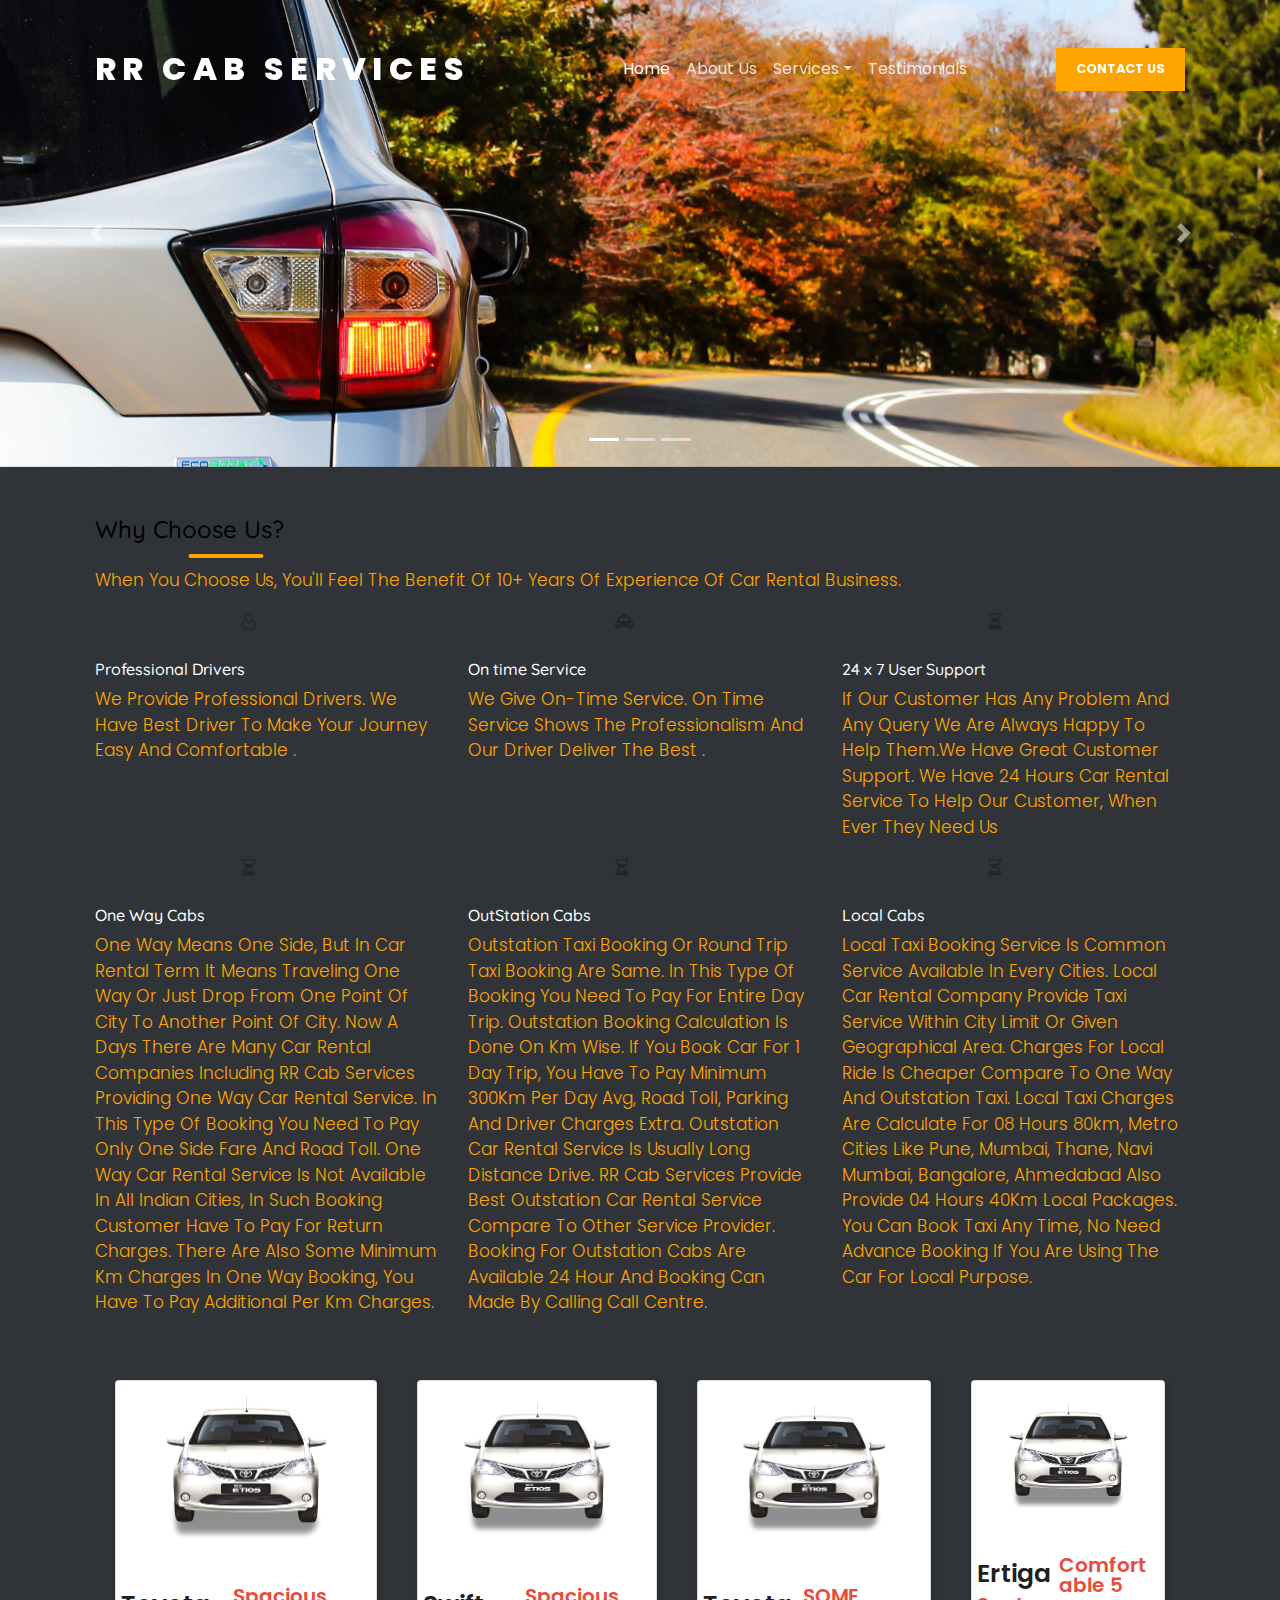
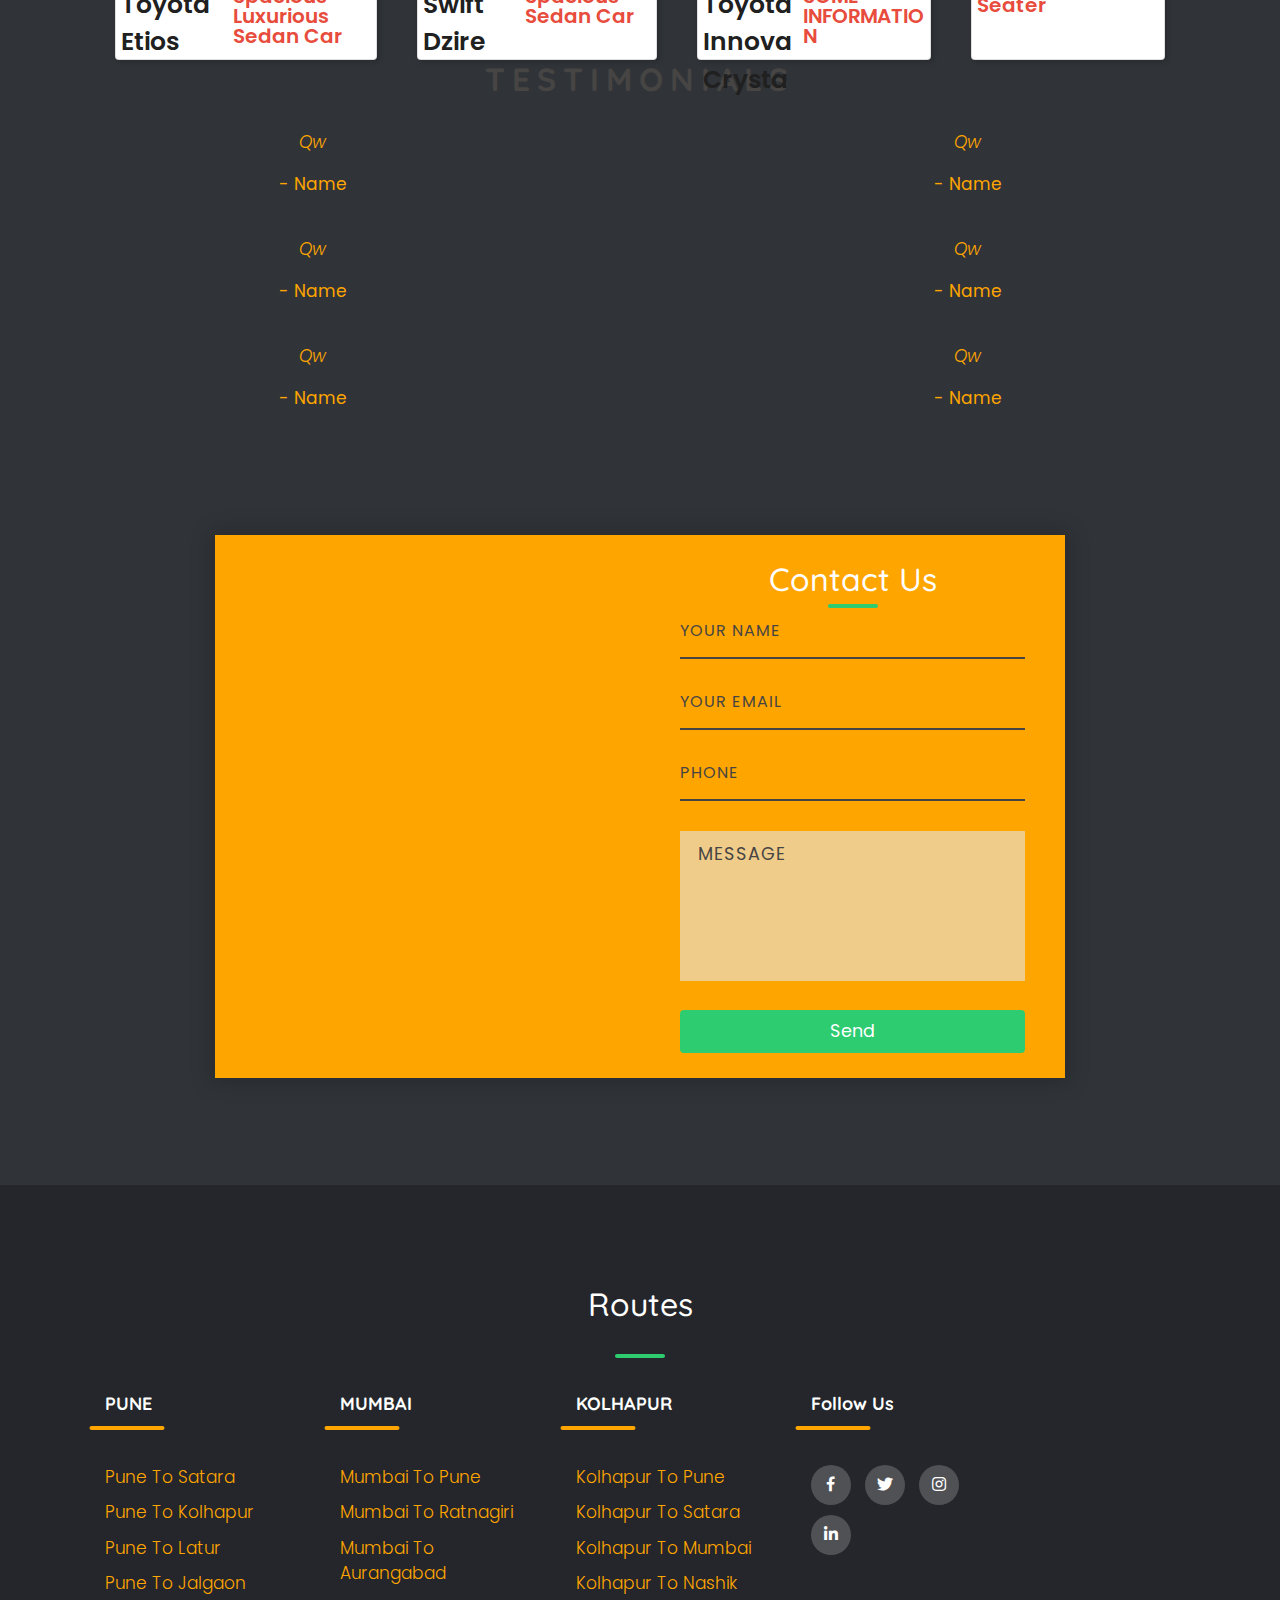
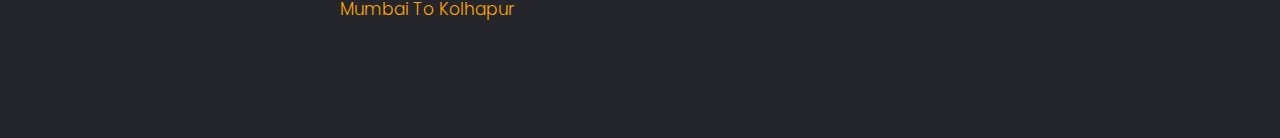
==== commit 78fedc72: "RUSAHBH_GALA" ====
--- a/index.html
+++ b/index.html
@@ -1,490 +1,535 @@
 <!doctype html>
 <html lang="en">
-
-  <head>
-    <!-- Required meta tags -->
-    <meta charset="utf-8">
-    <meta name="viewport" content="width=device-width, initial-scale=1, shrink-to-fit=no">
-
-    <link href="https://fonts.googleapis.com/css?family=Quicksand:400,600,700&display=swap" rel="stylesheet">
-
-    <link rel="stylesheet" href="fonts/icomoon/style.css">
-
-    <link rel="stylesheet" href="css/owl.carousel.min.css">
-
-    <!-- Bootstrap CSS -->
-    <link rel="stylesheet" href="css/bootstrap.min.css">
-
-    <!-- Style -->
-    <link rel="stylesheet" href="css/style.css">
-    <link rel="stylesheet" type="text/css"
-      href="https://cdnjs.cloudflare.com/ajax/libs/font-awesome/5.15.1/css/all.min.css">
-    <link rel="stylesheet" href="https://cdnjs.cloudflare.com/ajax/libs/font-awesome/4.7.0/css/font-awesome.min.css">
-
-    <title>RR CAB SERVICES</title>
-  </head>
-
-  <body>
+<head>
+<!-- Required meta tags -->
+<meta charset="utf-8">
+<meta name="viewport"
+    content="width=device-width, initial-scale=1, shrink-to-fit=no"
+>
+<link
+    href="https://fonts.googleapis.com/css?family=Quicksand:400,600,700&display=swap"
+    rel="stylesheet"
+>
+<link rel="stylesheet" href="fonts/icomoon/style.css">
+<link rel="stylesheet" href="css/owl.carousel.min.css">
+<!-- Bootstrap CSS -->
+<link rel="stylesheet" href="css/bootstrap.min.css">
+<!-- Style -->
+<link rel="stylesheet" href="css/style.css">
+<link rel="stylesheet" type="text/css"
+    href="https://cdnjs.cloudflare.com/ajax/libs/font-awesome/5.15.1/css/all.min.css"
+>
+<link rel="stylesheet"
+    href="https://cdnjs.cloudflare.com/ajax/libs/font-awesome/4.7.0/css/font-awesome.min.css"
+>
+<title>RR CAB SERVICES</title>
+</head>
+<body>
     <header role="banner">
-      <nav class="navbar navbar-expand-md navbar-dark bg-dark">
-        <div class="container">
-          <a class="navbar-brand" href="index.html">RR CAB SERVICES</a>
-          <button class="navbar-toggler" type="button" data-toggle="collapse" data-target="#navbarsExample05"
-            aria-controls="navbarsExample05" aria-expanded="false" aria-label="Toggle navigation">
-            <span class="navbar-toggler-icon"></span>
-          </button>
-
-          <div class="collapse navbar-collapse" id="navbarsExample05">
-            <ul class="navbar-nav ml-auto pl-lg-5 pl-0">
-              <li class="nav-item">
-                <a class="nav-link active" href="index.html">Home</a>
-              </li>
-              <li class="nav-item">
-                <a class="nav-link" href="#">About Us</a>
-              </li>
-              <li class="nav-item dropdown">
-                <a class="nav-link dropdown-toggle" href="#" id="dropdown04" data-toggle="dropdown" aria-haspopup="true"
-                  aria-expanded="false">Services</a>
-                <div class="dropdown-menu" aria-labelledby="dropdown04">
-                  <a class="dropdown-item" href="#">Hatchbacks</a>
-                  <a class="dropdown-item" href="#">Sedans &amp; Primium Sedans</a>
-                  <a class="dropdown-item" href="#">SUV'S &amp;...& Many More </a>
-                </div>
-              </li>
-              <li class="nav-item">
-                <a class="nav-link" href="#">Testimonials</a>
-              </li>
-
-            </ul>
-
-            <ul class="navbar-nav ml-auto">
-              <li class="nav-item cta-btn">
-                <a class="nav-link" href="#">Contact Us</a>
-              </li>
-            </ul>
-
-          </div>
-        </div>
-      </nav>
+        <nav class="navbar navbar-expand-md navbar-dark bg-dark">
+            <div class="container">
+                <a class="navbar-brand" href="index.html">RR CAB
+                    SERVICES</a>
+                <button class="navbar-toggler" type="button"
+                    data-toggle="collapse"
+                    data-target="#navbarsExample05"
+                    aria-controls="navbarsExample05"
+                    aria-expanded="false" aria-label="Toggle navigation"
+                >
+                    <span class="navbar-toggler-icon"></span>
+                </button>
+                <div class="collapse navbar-collapse"
+                    id="navbarsExample05"
+                >
+                    <ul class="navbar-nav ml-auto pl-lg-5 pl-0">
+                        <li class="nav-item"><a
+                            class="nav-link active" href="index.html"
+                        >Home</a></li>
+                        <li class="nav-item"><a class="nav-link"
+                            href="#"
+                        >About Us</a></li>
+                        <li class="nav-item dropdown"><a
+                            class="nav-link dropdown-toggle" href="#"
+                            id="dropdown04" data-toggle="dropdown"
+                            aria-haspopup="true" aria-expanded="false"
+                        >Services</a>
+                            <div class="dropdown-menu"
+                                aria-labelledby="dropdown04"
+                            >
+                                <a class="dropdown-item" href="#">Hatchbacks</a>
+                                <a class="dropdown-item" href="#">Sedans
+                                    &amp; Primium Sedans</a> <a
+                                    class="dropdown-item" href="#"
+                                >SUV'S &amp;...& Many More </a>
+                            </div></li>
+                        <li class="nav-item"><a class="nav-link"
+                            href="#"
+                        >Testimonials</a></li>
+                    </ul>
+                    <ul class="navbar-nav ml-auto">
+                        <li class="nav-item cta-btn"><a
+                            class="nav-link" href="#"
+                        >Contact Us</a></li>
+                    </ul>
+                </div>
+            </div>
+        </nav>
     </header>
     <!-- END header -->
-
-
     <!--For carousel-->
-    <script src="https://maxcdn.bootstrapcdn.com/bootstrap/4.5.2/js/bootstrap.min.js"></script>
+    <script
+        src="https://maxcdn.bootstrapcdn.com/bootstrap/4.5.2/js/bootstrap.min.js"
+    ></script>
     <link rel="stylesheet" href="style.css">
     <link rel="stylesheet" type="text/css"
-      href="https://cdnjs.cloudflare.com/ajax/libs/font-awesome/5.15.1/css/all.min.css">
-    <link rel="stylesheet" href="https://cdnjs.cloudflare.com/ajax/libs/font-awesome/4.7.0/css/font-awesome.min.css">
-
-  <!-- <body>
+        href="https://cdnjs.cloudflare.com/ajax/libs/font-awesome/5.15.1/css/all.min.css"
+    >
+    <link rel="stylesheet"
+        href="https://cdnjs.cloudflare.com/ajax/libs/font-awesome/4.7.0/css/font-awesome.min.css"
+    >
+    <!-- <body>
     </head>-->
-
-      <script src="C:\Users\DR002TU\Downloads\maincode-20210814T184010Z-001\maincode\styles\app.js"></script>
-      </div>
-
-
-      <!--Carousel-->
-      <style>
-        /* Make the image fully responsive */
-        .carousel-inner img {
-          width: 100%;
-          height: 100%;
-        }
-
-      </style>
-      </head>
-
-      <body>
-
-        <div id="demo" class="carousel slide" data-ride="carousel">
-
-          <!-- Indicators -->
-          <ul class="carousel-indicators">
+    <script
+        src="C:\Users\DR002TU\Downloads\maincode-20210814T184010Z-001\maincode\styles\app.js"
+    ></script>
+    </div>
+    <!--Carousel-->
+    <style>
+/* Make the image fully responsive */
+.carousel-inner img {
+    width: 100%; height: 100%;
+}
+</style>
+</head>
+<body>
+    <div id="demo" class="carousel slide" data-ride="carousel">
+        <!-- Indicators -->
+        <ul class="carousel-indicators">
             <li data-target="#demo" data-slide-to="0" class="active"></li>
             <li data-target="#demo" data-slide-to="1"></li>
             <li data-target="#demo" data-slide-to="2"></li>
-          </ul>
-
-          <!-- The slideshow -->
-          <div class="carousel-inner">
+        </ul>
+        <!-- The slideshow -->
+        <div class="carousel-inner">
             <div class="carousel-item active">
-              <img src="images/slider-image-1-1920x700.jpg" alt="Los Angeles" width="1100" height="500">
+                <img src="images/slider-image-1-1920x700.jpg"
+                    alt="Los Angeles" width="1100" height="500"
+                >
             </div>
             <div class="carousel-item">
-              <img src="images/slider-image-2-1920x700.jpg" alt="Chicago" width="1100" height="500">
+                <img src="images/slider-image-2-1920x700.jpg"
+                    alt="Chicago" width="1100" height="500"
+                >
             </div>
             <div class="carousel-item">
-              <img src="images/slider-image-3-1920x700.jpg" alt="New York" width="1100" height="500">
-            </div>
-          </div>
-
-          <!-- Left and right controls -->
-          <a class="carousel-control-prev" href="#demo" data-slide="prev">
+                <img src="images/slider-image-3-1920x700.jpg"
+                    alt="New York" width="1100" height="500"
+                >
+            </div>
+        </div>
+        <!-- Left and right controls -->
+        <a class="carousel-control-prev" href="#demo" data-slide="prev">
             <span class="carousel-control-prev-icon"></span>
-          </a>
-          <a class="carousel-control-next" href="#demo" data-slide="next">
+        </a> <a class="carousel-control-next" href="#demo" data-slide="next">
             <span class="carousel-control-next-icon"></span>
-          </a>
-        </div>
-
-
-        <div class="content">
-          <h1>Why choose RR Cab Service</h1>
-          <div class="reasons">
-            <div class="prodri">
-              <h5>professional drivers</h5>
-              <p>We provide professional drivers. We have Best
-                Driver to make your journey Easy and comfortable .</p>
-            </div>
-            <div class="ontimeserv">
-              <h5>On time Service</h5>
-              <p>We give on-time service. On time service shows
-                the professionalism and our driver deliver the best
-                .</p>
-            </div>
-            <div class="custsupport">
-              <h5>customer support</h5>
-              <p>We have great customer support. We have 24 Hours
-                Car Rental Service to Help our customer, when ever
-                they need us</p>
-            </div>
-          </div>
-          <div class="servicecard">
-            <div class="onewaycabdiv">
-              <h5>One Way Cabs</h5>
-              <p>One way means one side, But in Car Rental term it
-                means traveling one way or Just drop from one point
-                of City to another point of City. Now a days there
-                are many car rental companies including RR Cab
-                Services providing one way car rental service. In
-                this type of booking you need to pay only one side
-                fare and road Toll. One Way Car rental service is
-                not available in all Indian cities, In such booking
-                Customer have to pay for return charges. There are
-                also some minimum Km charges in One Way booking, You
-                have to pay additional per Km charges.</p>
-            </div>
-            <div class="outstationdiv">
-              <h5>OutStation Cabs</h5>
-              <p>Outstation Taxi booking or Round Trip Taxi
-                booking are same. In this type of booking you need
-                to pay for entire day trip. Outstation Booking
-                calculation is done on Km wise. If you Book Car for
-                1 day trip, You have to pay minimum 300Km per day
-                avg, road toll, Parking and Driver charges extra.
-                Outstation Car Rental service is usually long
-                distance drive. RR Cab Services provide best
-                Outstation Car rental service compare to other
-                service provider. Booking for Outstation Cabs are
-                available 24 Hour and booking can made by calling
-                call centre.</p>
-            </div>
-            <div class="localdiv">
-              <h5>Local Cabs</h5>
-              <p>Local Taxi booking service is common service
-                available in every cities. Local Car rental company
-                provide Taxi service within City limit or given
-                geographical area. Charges for Local ride is cheaper
-                compare to One Way and Outstation Taxi. Local Taxi
-                Charges are calculate for 08 Hours 80km, Metro
-                cities like Pune, Mumbai, Thane, Navi Mumbai,
-                Bangalore, Ahmedabad also provide 04 hours 40Km
-                Local packages. You Can book Taxi any time, No need
-                advance booking if you are using the car for Local
-                purpose.</p>
-            </div>
-          </div>
-        </div>
+        </a>
+    </div>
+    <!-- RUSHABH GALA -->
+    <!-- START OF WCU -->
+    <div class="feat bg-gray pt-5 pb-5">
         <div class="container">
-          <div class="card">
-              <div class="img">
-                  <img src="images/toyota_etios.png">
-              </div>
-              <div class="top-text">
-                  <div class="name">Toyota Etios</div>
-                  <p>Spacious Luxurious Sedan Car</p>
-              </div>
-              <div class="bottom-text">
-                  <div class="text">
-                      <table>
-                          <tr>
-                              <td>Seating</td>
-                              <td>4+1</td>
-                          </tr>
-                          <tr>
-                              <td>Manufacturer</td>
-                              <td>Toyota</td>
-                          </tr>
-                          <tr>
-                              <td>Class</td>
-                              <td>Luxury</td>
-                          </tr>
-                          <tr>
-                              <td>Engine</td>
-                              <td>�</td>
-                          </tr>
-                          <tr>
-                              <td>Luggage</td>
-                              <td>�</td>
-                          </tr>
-                          <tr>
-                              <td>Body style</td>
-                              <td>�</td>
-                          </tr>
-                      </table>
-                  </div>
-              </div>
-          </div>
-          <div class="card">
-              <div class="img">
-                  <img src="images/toyota_etios.png">
-              </div>
-              <div class="top-text">
-                  <div class="name">Swift Dzire</div>
-                  <p>Spacious Sedan Car</p>
-              </div>
-              <div class="bottom-text">
-                  <div class="text">
-                      <table>
-                          <tr>
-                              <td>Seating</td>
-                              <td>4+1</td>
-                          </tr>
-                          <tr>
-                              <td>Manufacturer</td>
-                              <td>Suzuki</td>
-                          </tr>
-                          <tr>
-                              <td>Class</td>
-                              <td>Sedan City Car</td>
-                          </tr>
-                          <tr>
-                              <td>Engine</td>
-                              <td>DDiS Diesel Engine</td>
-                          </tr>
-                          <tr>
-                              <td>Luggage</td>
-                              <td>2 large 2 small</td>
-                          </tr>
-                          <tr>
-                              <td>Body style</td>
-                              <td>4 door sedan</td>
-                          </tr>
-                      </table>
-                  </div>
-              </div>
-          </div>
-          <div class="card">
-              <div class="img">
-                  <img src="images/toyota_etios.png">
-              </div>
-              <div class="top-text">
-                  <div class="name">Toyota Innova Crysta</div>
-                  <p>SOME INFORMATION</p>
-              </div>
-              <div class="bottom-text">
-                  <div class="text">
-                      <table>
-                          <tr>
-                              <td>Seating</td>
-                              <td>6+1</td>
-                          </tr>
-                          <tr>
-                              <td>Manufacturer</td>
-                              <td>Toyota Motors</td>
-                          </tr>
-                          <tr>
-                              <td>Class</td>
-                              <td>Large size van</td>
-                          </tr>
-                          <tr>
-                              <td>Engine</td>
-                              <td>2.5 L Diesel</td>
-                          </tr>
-                          <tr>
-                              <td>Luggage</td>
-                              <td>3 Large + 2 Small</td>
-                          </tr>
-                          <tr>
-                              <td>Body style</td>
-                              <td>5-door van</td>
-                          </tr>
-                      </table>
-                  </div>
-              </div>
-          </div>
-          <div class="card">
-              <div class="img">
-                  <img src="images/toyota_etios.png">
-              </div>
-              <div class="top-text">
-                  <div class="name">Ertiga</div>
-                  <p>Comfortable 5 seater</p>
-              </div>
-              <div class="bottom-text">
-                  <div class="text">SOME INFORMATION</div>
-              </div>
-          </div>
-      </div>
-
-        <!-- Wrapper -->
-        <div id="wrapper">
-          <div id="main">
+            <div class="row">
+                <div class="section-head col-sm-12">
+                    <h4>
+                        <span>Why Choose Us?</span>
+                    </h4>
+                    <p>When you choose us, you'll feel the benefit
+                        of 10+ years of experience of Car Rental
+                        Business.</p>
+                </div>
+                <div class="col-lg-4 col-sm-6">
+                    <div class="item">
+                        <span class="icon feature_box_col_one"><i
+                            class="fa fa-user-o"
+                        ></i></span>
+                        <h6>Professional Drivers</h6>
+                        <p>We provide professional drivers. We have
+                            best driver to make your journey easy and
+                            comfortable .</p>
+                    </div>
+                </div>
+                <div class="col-lg-4 col-sm-6">
+                    <div class="item">
+                        <span class="icon feature_box_col_two"><i
+                            class="fa fa-taxi"
+                        ></i></span>
+                        <h6>On time Service</h6>
+                        <p>We give on-time service. On time service
+                            shows the professionalism and our driver
+                            deliver the best .</p>
+                    </div>
+                </div>
+                <div class="col-lg-4 col-sm-6">
+                    <div class="item">
+                        <span class="icon feature_box_col_three"><i
+                            class="fa fa-hourglass-half"
+                        ></i></span>
+                        <h6>24 x 7 User Support</h6>
+                        <p>If our customer has any problem and any
+                            query we are always happy to help them.We
+                            have great customer support. We have 24
+                            Hours Car Rental Service to Help our
+                            customer, when ever they need us</p>
+                    </div>
+                </div>
+                <div class="col-lg-4 col-sm-6">
+                    <div class="item">
+                        <span class="icon feature_box_col_four"><i
+                            class="fa fa-hourglass-half"
+                        ></i></span>
+                        <h6>One Way Cabs</h6>
+                        <p>One way means one side, But in Car Rental
+                            term it means traveling one way or Just drop
+                            from one point of City to another point of
+                            City. Now a days there are many car rental
+                            companies including RR Cab Services
+                            providing one way car rental service. In
+                            this type of booking you need to pay only
+                            one side fare and road Toll. One Way Car
+                            rental service is not available in all
+                            Indian cities, In such booking Customer have
+                            to pay for return charges. There are also
+                            some minimum Km charges in One Way booking,
+                            You have to pay additional per Km charges.</p>
+                    </div>
+                </div>
+                <div class="col-lg-4 col-sm-6">
+                    <div class="item">
+                        <span class="icon feature_box_col_five"><i
+                            class="fa fa-hourglass-half"
+                        ></i></span>
+                        <h6>OutStation Cabs</h6>
+                        <p>Outstation Taxi booking or Round Trip
+                            Taxi booking are same. In this type of
+                            booking you need to pay for entire day trip.
+                            Outstation Booking calculation is done on Km
+                            wise. If you Book Car for 1 day trip, You
+                            have to pay minimum 300Km per day avg, road
+                            toll, Parking and Driver charges extra.
+                            Outstation Car Rental service is usually
+                            long distance drive. RR Cab Services provide
+                            best Outstation Car rental service compare
+                            to other service provider. Booking for
+                            Outstation Cabs are available 24 Hour and
+                            booking can made by calling call centre.</p>
+                    </div>
+                </div>
+                <div class="col-lg-4 col-sm-6">
+                    <div class="item">
+                        <span class="icon feature_box_col_six"><i
+                            class="fa fa-hourglass-half"
+                        ></i></span>
+                        <h6>Local Cabs</h6>
+                        <p>Local Taxi booking service is common
+                            service available in every cities. Local Car
+                            rental company provide Taxi service within
+                            City limit or given geographical area.
+                            Charges for Local ride is cheaper compare to
+                            One Way and Outstation Taxi. Local Taxi
+                            Charges are calculate for 08 Hours 80km,
+                            Metro cities like Pune, Mumbai, Thane, Navi
+                            Mumbai, Bangalore, Ahmedabad also provide 04
+                            hours 40Km Local packages. You Can book Taxi
+                            any time, No need advance booking if you are
+                            using the car for Local purpose.</p>
+                    </div>
+                </div>
+            </div>
+        </div>
+    </div>
+    <!-- END OF WCU -->
+    <!-- RUSHABH GALA -->
+    <div class="container">
+        <div class="card">
+            <div class="img">
+                <img src="images/toyota_etios.png">
+            </div>
+            <div class="top-text">
+                <div class="name">Toyota Etios</div>
+                <p>Spacious Luxurious Sedan Car</p>
+            </div>
+            <div class="bottom-text">
+                <div class="text">
+                    <table>
+                        <tr>
+                            <td>Seating</td>
+                            <td>4+1</td>
+                        </tr>
+                        <tr>
+                            <td>Manufacturer</td>
+                            <td>Toyota</td>
+                        </tr>
+                        <tr>
+                            <td>Class</td>
+                            <td>Luxury</td>
+                        </tr>
+                        <tr>
+                            <td>Engine</td>
+                            <td>�</td>
+                        </tr>
+                        <tr>
+                            <td>Luggage</td>
+                            <td>�</td>
+                        </tr>
+                        <tr>
+                            <td>Body style</td>
+                            <td>�</td>
+                        </tr>
+                    </table>
+                </div>
+            </div>
+        </div>
+        <div class="card">
+            <div class="img">
+                <img src="images/toyota_etios.png">
+            </div>
+            <div class="top-text">
+                <div class="name">Swift Dzire</div>
+                <p>Spacious Sedan Car</p>
+            </div>
+            <div class="bottom-text">
+                <div class="text">
+                    <table>
+                        <tr>
+                            <td>Seating</td>
+                            <td>4+1</td>
+                        </tr>
+                        <tr>
+                            <td>Manufacturer</td>
+                            <td>Suzuki</td>
+                        </tr>
+                        <tr>
+                            <td>Class</td>
+                            <td>Sedan City Car</td>
+                        </tr>
+                        <tr>
+                            <td>Engine</td>
+                            <td>DDiS Diesel Engine</td>
+                        </tr>
+                        <tr>
+                            <td>Luggage</td>
+                            <td>2 large 2 small</td>
+                        </tr>
+                        <tr>
+                            <td>Body style</td>
+                            <td>4 door sedan</td>
+                        </tr>
+                    </table>
+                </div>
+            </div>
+        </div>
+        <div class="card">
+            <div class="img">
+                <img src="images/toyota_etios.png">
+            </div>
+            <div class="top-text">
+                <div class="name">Toyota Innova Crysta</div>
+                <p>SOME INFORMATION</p>
+            </div>
+            <div class="bottom-text">
+                <div class="text">
+                    <table>
+                        <tr>
+                            <td>Seating</td>
+                            <td>6+1</td>
+                        </tr>
+                        <tr>
+                            <td>Manufacturer</td>
+                            <td>Toyota Motors</td>
+                        </tr>
+                        <tr>
+                            <td>Class</td>
+                            <td>Large size van</td>
+                        </tr>
+                        <tr>
+                            <td>Engine</td>
+                            <td>2.5 L Diesel</td>
+                        </tr>
+                        <tr>
+                            <td>Luggage</td>
+                            <td>3 Large + 2 Small</td>
+                        </tr>
+                        <tr>
+                            <td>Body style</td>
+                            <td>5-door van</td>
+                        </tr>
+                    </table>
+                </div>
+            </div>
+        </div>
+        <div class="card">
+            <div class="img">
+                <img src="images/toyota_etios.png">
+            </div>
+            <div class="top-text">
+                <div class="name">Ertiga</div>
+                <p>Comfortable 5 seater</p>
+            </div>
+            <div class="bottom-text">
+                <div class="text">SOME INFORMATION</div>
+            </div>
+        </div>
+    </div>
+    <!-- Wrapper -->
+    <div id="wrapper">
+        <div id="main">
             <div class="inner">
-              <h1>Testimonials</h1>
-              <div class="image main">
-                <img src="images/banner-image-3-1920x500.jpg" class="img-fluid" alt="" />
-              </div>
-              <div class="row">
-                <div class="col-sm-6 text-center">
-                  <p class="m-n">
-                    <em>qw</em>
-                  </p>
-                  <p>
-                    <strong> - Name</strong>
-                  </p>
-                </div>
-                <div class="col-sm-6 text-center">
-                  <p class="m-n">
-                    <em>qw</em>
-                  </p>
-                  <p>
-                    <strong> - Name</strong>
-                  </p>
-                </div>
-              </div>
-              <br>
-              <div class="row">
-                <div class="col-sm-6 text-center">
-                  <p class="m-n">
-                    <em>qw</em>
-                  </p>
-                  <p>
-                    <strong> - Name</strong>
-                  </p>
-                </div>
-                <div class="col-sm-6 text-center">
-                  <p class="m-n">
-                    <em>qw</em>
-                  </p>
-                  <p>
-                    <strong> - Name</strong>
-                  </p>
-                </div>
-              </div>
-              <br>
-              <div class="row">
-                <div class="col-sm-6 text-center">
-                  <p class="m-n">
-                    <em>qw</em>
-                  </p>
-                  <p>
-                    <strong> - Name</strong>
-                  </p>
-                </div>
-                <div class="col-sm-6 text-center">
-                  <p class="m-n">
-                    <em>qw</em>
-                  </p>
-                  <p>
-                    <strong> - Name</strong>
-                  </p>
-                </div>
-              </div>
-            </div>
-          </div>
-
-        </div>
-         <!--Contact form-->
+                <h1>Testimonials</h1>
+                <div class="image main">
+                    <img src="images/banner-image-3-1920x500.jpg"
+                        class="img-fluid" alt=""
+                    />
+                </div>
+                <div class="row">
+                    <div class="col-sm-6 text-center">
+                        <p class="m-n">
+                            <em>qw</em>
+                        </p>
+                        <p>
+                            <strong> - Name</strong>
+                        </p>
+                    </div>
+                    <div class="col-sm-6 text-center">
+                        <p class="m-n">
+                            <em>qw</em>
+                        </p>
+                        <p>
+                            <strong> - Name</strong>
+                        </p>
+                    </div>
+                </div>
+                <br>
+                <div class="row">
+                    <div class="col-sm-6 text-center">
+                        <p class="m-n">
+                            <em>qw</em>
+                        </p>
+                        <p>
+                            <strong> - Name</strong>
+                        </p>
+                    </div>
+                    <div class="col-sm-6 text-center">
+                        <p class="m-n">
+                            <em>qw</em>
+                        </p>
+                        <p>
+                            <strong> - Name</strong>
+                        </p>
+                    </div>
+                </div>
+                <br>
+                <div class="row">
+                    <div class="col-sm-6 text-center">
+                        <p class="m-n">
+                            <em>qw</em>
+                        </p>
+                        <p>
+                            <strong> - Name</strong>
+                        </p>
+                    </div>
+                    <div class="col-sm-6 text-center">
+                        <p class="m-n">
+                            <em>qw</em>
+                        </p>
+                        <p>
+                            <strong> - Name</strong>
+                        </p>
+                    </div>
+                </div>
+            </div>
+        </div>
+    </div>
+    <!--Contact form-->
     <form>
-      <div class="containercon">
-          <div class="contact-box">
-              <div class="left"></div>
-              <div class="right">
-                  <h2>Contact Us</h2>
-                  <input type="text" class="field"
-                      placeholder="Your Name" required
-                  > <input type="text" class="field"
-                      placeholder="Your Email"
-                  > <input type="text" class="field"
-                      placeholder="Phone"
-                  >
-                  <textarea placeholder="Message" class="field"></textarea>
-                  <button class="btn">Send</button>
-              </div>
-          </div>
-      </div>
-
-  </form>
-
-        <!-- Scripts -->
-        <script src="assets/js/jquery.min.js"></script>
-        <script src="assets/bootstrap/js/bootstrap.bundle.min.js"></script>
-        <script src="assets/js/jquery.scrolly.min.js"></script>
-        <script src="assets/js/jquery.scrollex.min.js"></script>
-        <script src="assets/js/main.js"></script>
-
+        <div class="containercon">
+            <div class="contact-box">
+                <div class="left"></div>
+                <div class="right">
+                    <h2>Contact Us</h2>
+                    <input type="text" class="field"
+                        placeholder="Your Name" required
+                    > <input type="text" class="field"
+                        placeholder="Your Email"
+                    > <input type="text" class="field"
+                        placeholder="Phone"
+                    >
+                    <textarea placeholder="Message" class="field"></textarea>
+                    <button class="btn">Send</button>
+                </div>
+            </div>
+        </div>
+    </form>
+    <!-- Scripts -->
+    <script src="assets/js/jquery.min.js"></script>
+    <script src="assets/bootstrap/js/bootstrap.bundle.min.js"></script>
+    <script src="assets/js/jquery.scrolly.min.js"></script>
+    <script src="assets/js/jquery.scrollex.min.js"></script>
+    <script src="assets/js/main.js"></script>
+    <footer class="footer">
         <footer class="footer">
-
-          <footer class="footer">
             <h2 id="i1">Routes</h2>
             <div class="container">
-              <div class="row">
-                <div class="footer-col">
-                  <h4>PUNE</h4>
-                  <ul>
-                    <li><a href="#">pune to satara</a></li>
-                    <li><a href="#">pune to kolhapur</a></li>
-                    <li><a href="#">pune to latur</a></li>
-                    <li><a href="#">pune to jalgaon</a></li>
-                  </ul>
-                </div>
-                <div class="footer-col">
-                  <h4>MUMBAI</h4>
-                  <ul>
-                    <li><a href="#">mumbai to pune</a></li>
-                    <li><a href="#">mumbai to Ratnagiri</a></li>
-                    <li><a href="#">mumbai to Aurangabad</a></li>
-                    <li><a href="#">mumbai to Kolhapur</a></li>
-                  </ul>
-                </div>
-                <div class="footer-col">
-                  <h4>KOLHAPUR</h4>
-                  <ul>
-                    <li><a href="#">Kolhapur to pune</a></li>
-                    <li><a href="#">kolhapur to satara</a></li>
-                    <li><a href="#">kolhapur to mumbai</a></li>
-                    <li><a href="#">kolhapur to nashik</a></li>
-                  </ul>
-                </div>
-                <div class="footer-col">
-                  <h4>follow us</h4>
-                  <div class="social-links">
-                    <a href="#"><i class="fa fa-facebook"></i></a>
-                    <a href="#"><i class="fab fa-twitter"></i></a>
-                    <a href="https://www.instagram.com/rushi_03_15/"><i class="fab fa-instagram"></i></a>
-                    <a href="#"><i class="fab fa-linkedin-in"></i></a>
-                  </div>
-                </div>
-              </div>
+                <div class="row">
+                    <div class="footer-col">
+                        <h4>PUNE</h4>
+                        <ul>
+                            <li><a href="#">pune to satara</a></li>
+                            <li><a href="#">pune to kolhapur</a></li>
+                            <li><a href="#">pune to latur</a></li>
+                            <li><a href="#">pune to jalgaon</a></li>
+                        </ul>
+                    </div>
+                    <div class="footer-col">
+                        <h4>MUMBAI</h4>
+                        <ul>
+                            <li><a href="#">mumbai to pune</a></li>
+                            <li><a href="#">mumbai to Ratnagiri</a></li>
+                            <li><a href="#">mumbai to
+                                    Aurangabad</a></li>
+                            <li><a href="#">mumbai to Kolhapur</a></li>
+                        </ul>
+                    </div>
+                    <div class="footer-col">
+                        <h4>KOLHAPUR</h4>
+                        <ul>
+                            <li><a href="#">Kolhapur to pune</a></li>
+                            <li><a href="#">kolhapur to satara</a></li>
+                            <li><a href="#">kolhapur to mumbai</a></li>
+                            <li><a href="#">kolhapur to nashik</a></li>
+                        </ul>
+                    </div>
+                    <div class="footer-col">
+                        <h4>follow us</h4>
+                        <div class="social-links">
+                            <a href="#"><i class="fa fa-facebook"></i></a>
+                            <a href="#"><i class="fab fa-twitter"></i></a>
+                            <a
+                                href="https://www.instagram.com/rushi_03_15/"
+                            ><i class="fab fa-instagram"></i></a> <a
+                                href="#"
+                            ><i class="fab fa-linkedin-in"></i></a>
+                        </div>
+                    </div>
+                </div>
             </div>
             <!--<p id="i2">© 2021. All rights reserved | Design by R^3.</p>-->
-          </footer>
-
-      </body>
-
+        </footer>
+</body>
 </html>
-
-
-
-
-
 <script src="js/jquery-3.3.1.min.js"></script>
 <script src="js/popper.min.js"></script>
 <script src="js/bootstrap.min.js"></script>
 <script src="js/jquery.sticky.js"></script>
 <script src="js/main.js"></script>
 </body>
-
 </html>
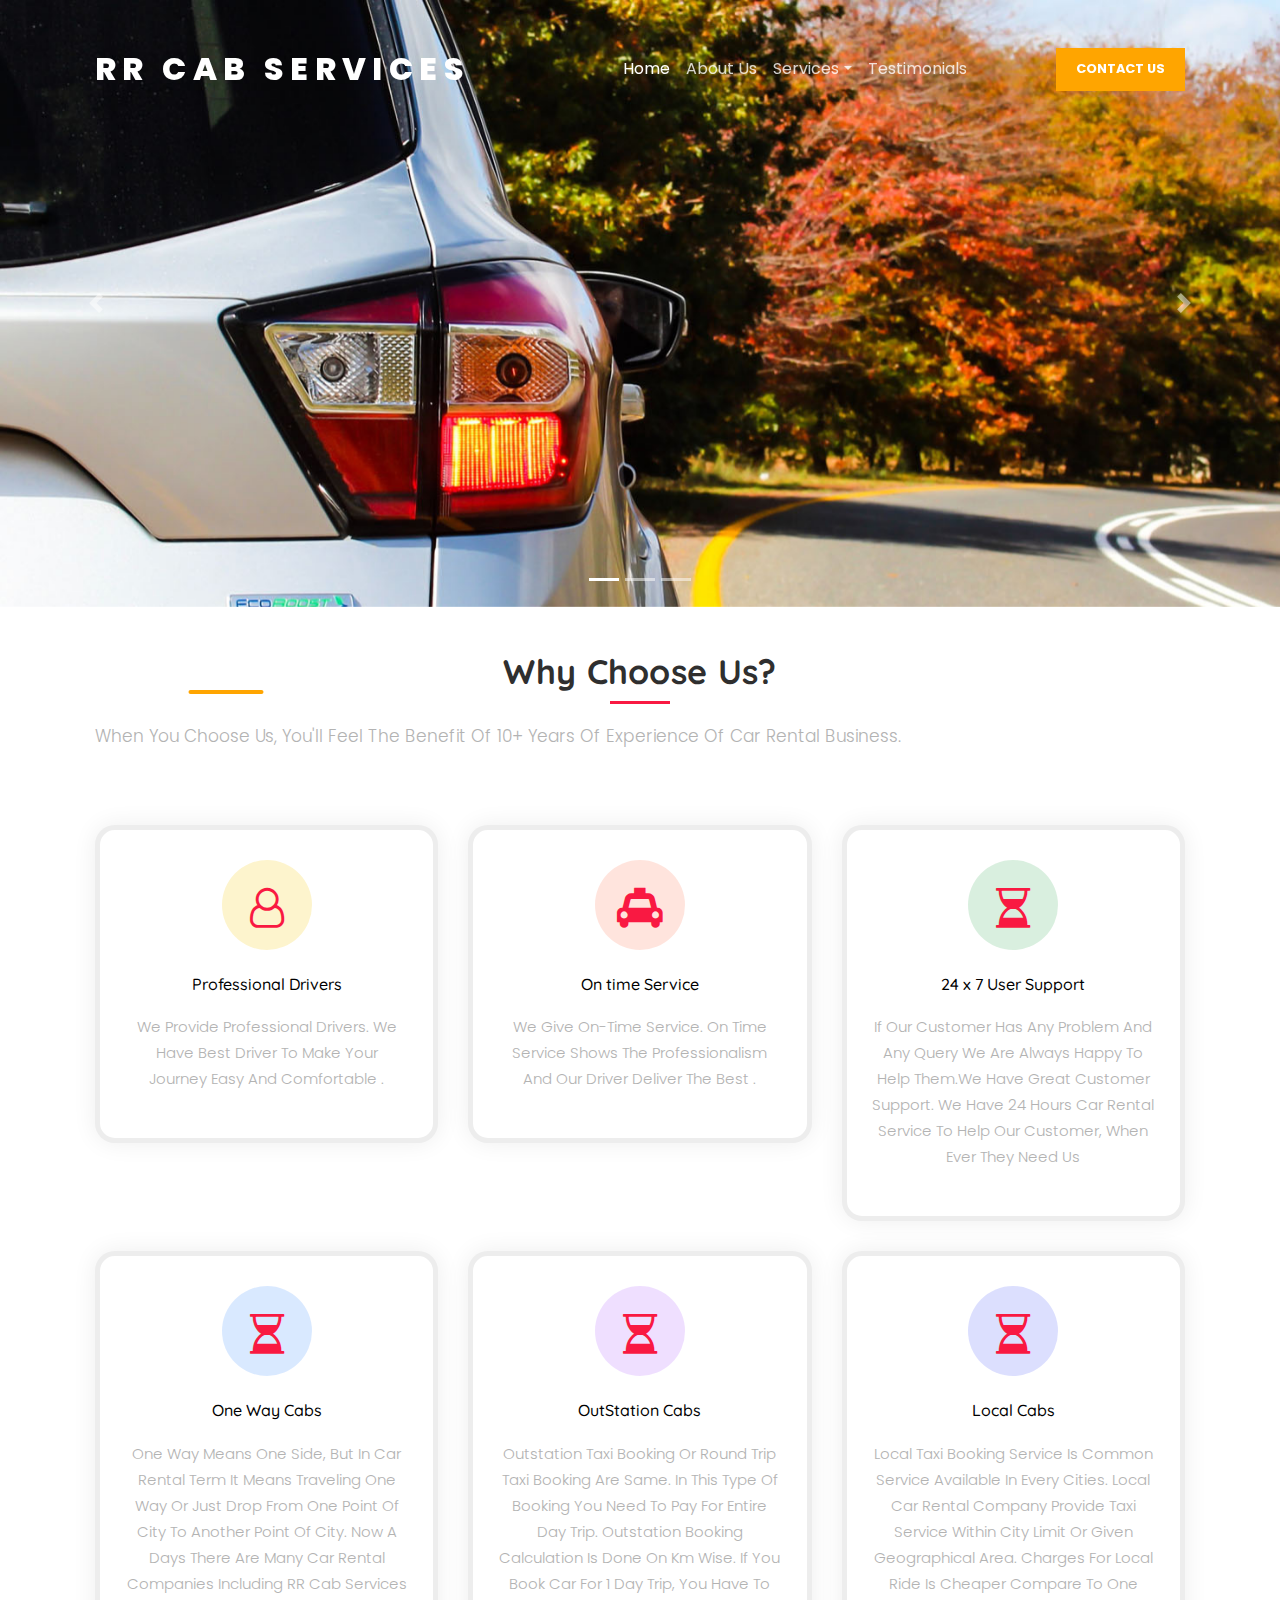
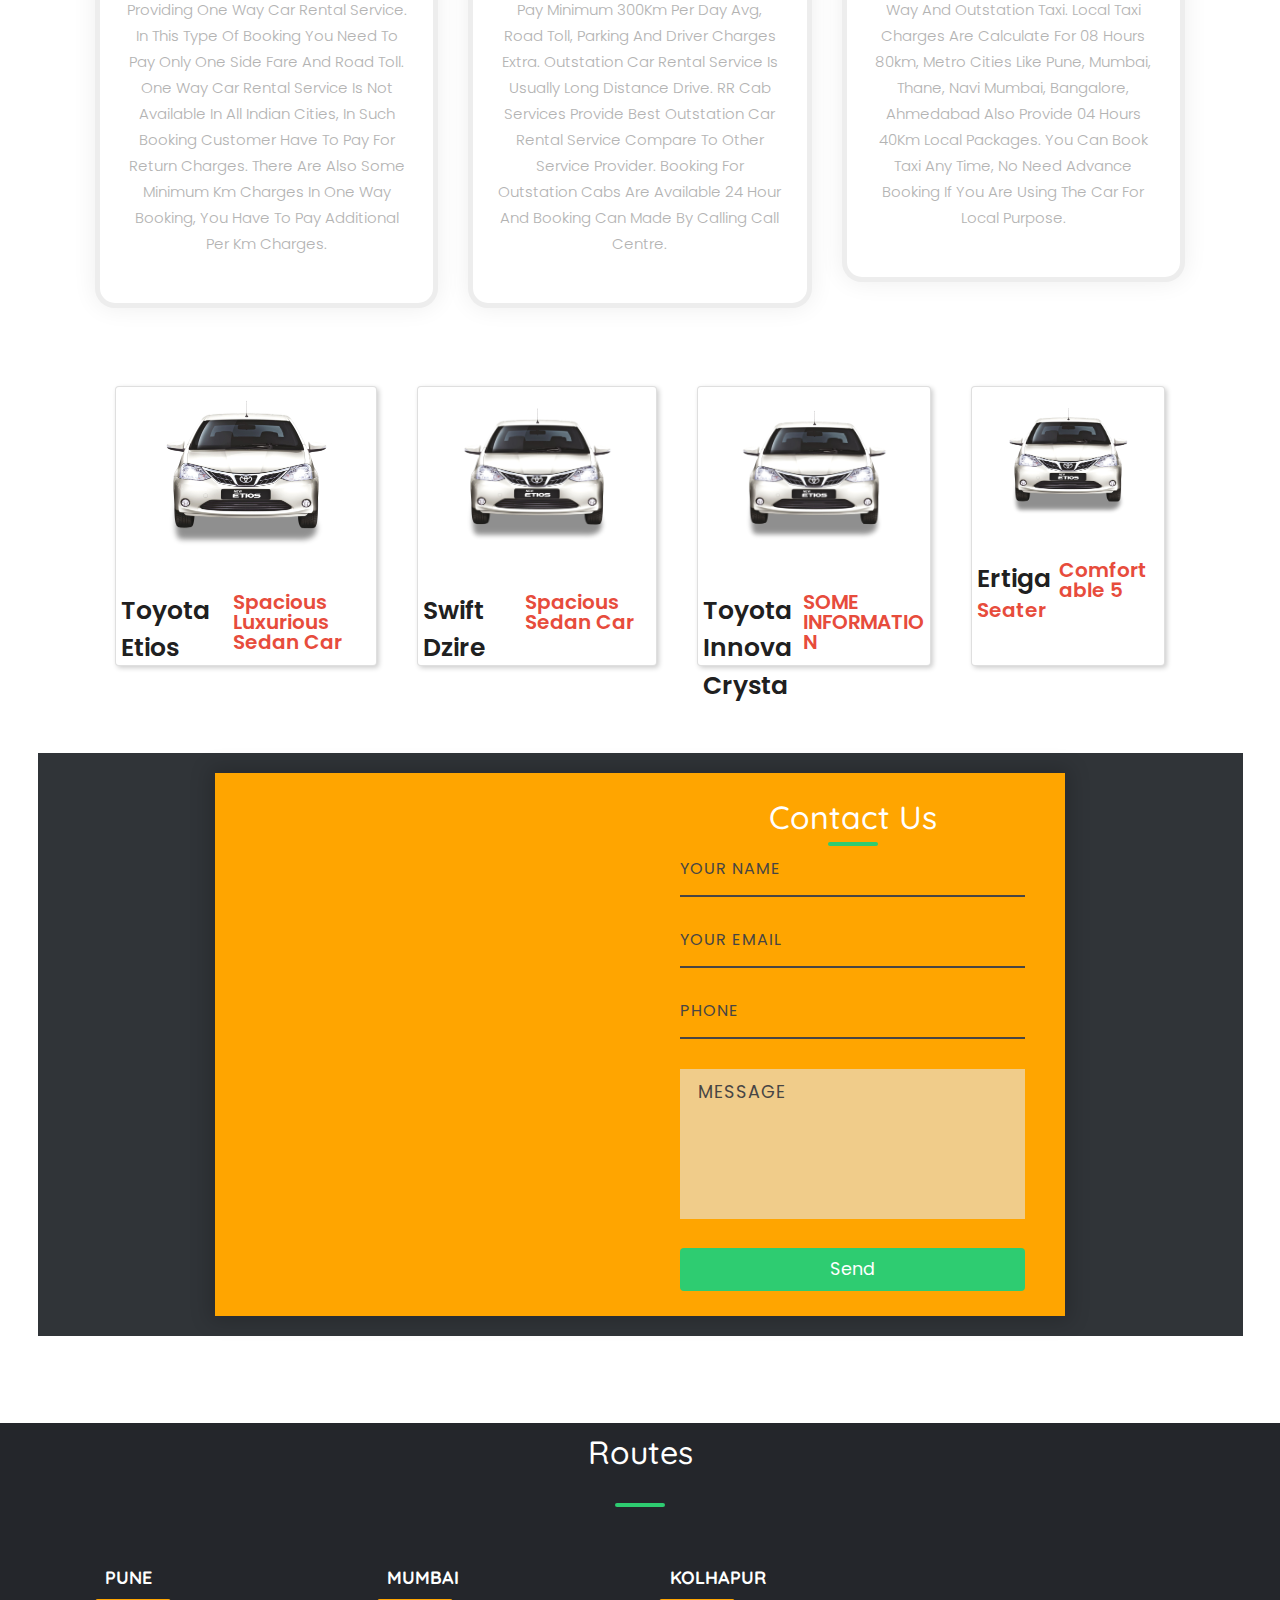
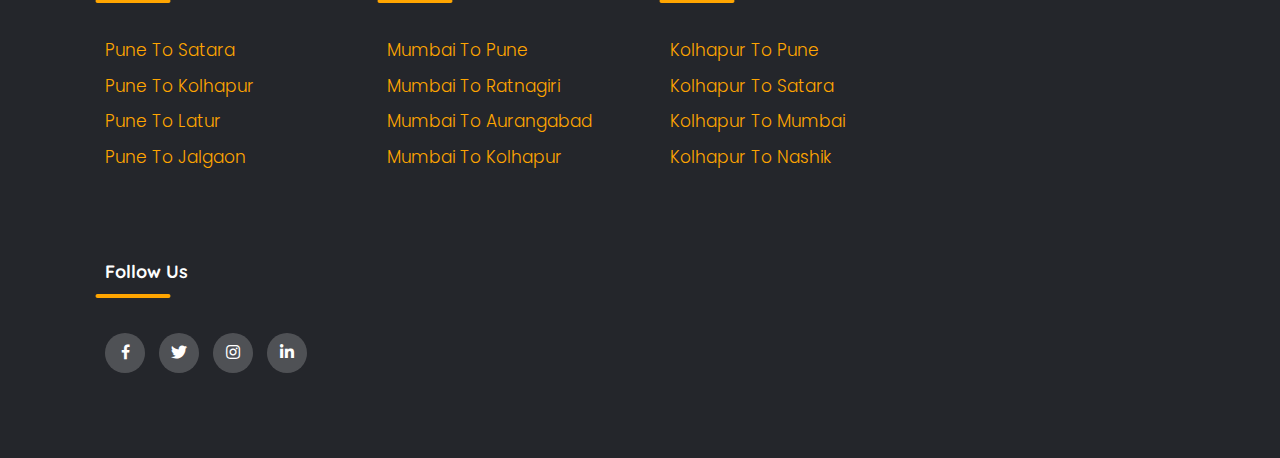
==== commit 6a17341f: "COMMENTS BY RUSHABH GALA 03.09.2021" ====
--- a/index.html
+++ b/index.html
@@ -1,75 +1,51 @@
 <!doctype html>
 <html lang="en">
+
 <head>
-<!-- Required meta tags -->
-<meta charset="utf-8">
-<meta name="viewport"
-    content="width=device-width, initial-scale=1, shrink-to-fit=no"
->
-<link
-    href="https://fonts.googleapis.com/css?family=Quicksand:400,600,700&display=swap"
-    rel="stylesheet"
->
-<link rel="stylesheet" href="fonts/icomoon/style.css">
-<link rel="stylesheet" href="css/owl.carousel.min.css">
-<!-- Bootstrap CSS -->
-<link rel="stylesheet" href="css/bootstrap.min.css">
-<!-- Style -->
-<link rel="stylesheet" href="css/style.css">
-<link rel="stylesheet" type="text/css"
-    href="https://cdnjs.cloudflare.com/ajax/libs/font-awesome/5.15.1/css/all.min.css"
->
-<link rel="stylesheet"
-    href="https://cdnjs.cloudflare.com/ajax/libs/font-awesome/4.7.0/css/font-awesome.min.css"
->
-<title>RR CAB SERVICES</title>
+    <!-- Required meta tags -->
+    <meta charset="utf-8">
+    <meta name="viewport" content="width=device-width, initial-scale=1, shrink-to-fit=no">
+    <link href="https://fonts.googleapis.com/css?family=Quicksand:400,600,700&display=swap" rel="stylesheet">
+    <link rel="stylesheet" href="fonts/icomoon/style.css">
+    <link rel="stylesheet" href="css/owl.carousel.min.css">
+    <!-- Bootstrap CSS -->
+    <link rel="stylesheet" href="css/bootstrap.min.css">
+    <!-- Style -->
+    <link rel="stylesheet" href="css/style.css">
+    <link rel="stylesheet" type="text/css"
+        href="https://cdnjs.cloudflare.com/ajax/libs/font-awesome/5.15.1/css/all.min.css">
+    <!-- <link rel="stylesheet" href="WCUStyle.css"> -->
+    <link rel="stylesheet" href="https://cdnjs.cloudflare.com/ajax/libs/font-awesome/4.7.0/css/font-awesome.min.css">
+    <title>RR CAB SERVICES</title>
 </head>
+
 <body>
     <header role="banner">
         <nav class="navbar navbar-expand-md navbar-dark bg-dark">
             <div class="container">
                 <a class="navbar-brand" href="index.html">RR CAB
                     SERVICES</a>
-                <button class="navbar-toggler" type="button"
-                    data-toggle="collapse"
-                    data-target="#navbarsExample05"
-                    aria-controls="navbarsExample05"
-                    aria-expanded="false" aria-label="Toggle navigation"
-                >
+                <button class="navbar-toggler" type="button" data-toggle="collapse" data-target="#navbarsExample05"
+                    aria-controls="navbarsExample05" aria-expanded="false" aria-label="Toggle navigation">
                     <span class="navbar-toggler-icon"></span>
                 </button>
-                <div class="collapse navbar-collapse"
-                    id="navbarsExample05"
-                >
+                <div class="collapse navbar-collapse" id="navbarsExample05">
                     <ul class="navbar-nav ml-auto pl-lg-5 pl-0">
-                        <li class="nav-item"><a
-                            class="nav-link active" href="index.html"
-                        >Home</a></li>
-                        <li class="nav-item"><a class="nav-link"
-                            href="#"
-                        >About Us</a></li>
-                        <li class="nav-item dropdown"><a
-                            class="nav-link dropdown-toggle" href="#"
-                            id="dropdown04" data-toggle="dropdown"
-                            aria-haspopup="true" aria-expanded="false"
-                        >Services</a>
-                            <div class="dropdown-menu"
-                                aria-labelledby="dropdown04"
-                            >
+                        <li class="nav-item"><a class="nav-link active" href="index.html">Home</a></li>
+                        <li class="nav-item"><a class="nav-link" href="#About_Us">About Us</a></li>
+                        <li class="nav-item dropdown"><a class="nav-link dropdown-toggle" href="#" id="dropdown04"
+                                data-toggle="dropdown" aria-haspopup="true" aria-expanded="false">Services</a>
+                            <div class="dropdown-menu" aria-labelledby="dropdown04">
                                 <a class="dropdown-item" href="#">Hatchbacks</a>
                                 <a class="dropdown-item" href="#">Sedans
-                                    &amp; Primium Sedans</a> <a
-                                    class="dropdown-item" href="#"
-                                >SUV'S &amp;...& Many More </a>
-                            </div></li>
-                        <li class="nav-item"><a class="nav-link"
-                            href="#"
-                        >Testimonials</a></li>
+                                    &amp; Primium Sedans</a> <a class="dropdown-item" href="#">SUV'S &amp;... Many
+                                    More </a>
+                            </div>
+                        </li>
+                        <li class="nav-item"><a class="nav-link" href="#">Testimonials</a></li>
                     </ul>
                     <ul class="navbar-nav ml-auto">
-                        <li class="nav-item cta-btn"><a
-                            class="nav-link" href="#"
-                        >Contact Us</a></li>
+                        <li class="nav-item cta-btn"><a class="nav-link" href="#Contact_us">Contact Us</a></li>
                     </ul>
                 </div>
             </div>
@@ -77,31 +53,25 @@
     </header>
     <!-- END header -->
     <!--For carousel-->
-    <script
-        src="https://maxcdn.bootstrapcdn.com/bootstrap/4.5.2/js/bootstrap.min.js"
-    ></script>
+    <script src="https://maxcdn.bootstrapcdn.com/bootstrap/4.5.2/js/bootstrap.min.js"></script>
     <link rel="stylesheet" href="style.css">
     <link rel="stylesheet" type="text/css"
-        href="https://cdnjs.cloudflare.com/ajax/libs/font-awesome/5.15.1/css/all.min.css"
-    >
-    <link rel="stylesheet"
-        href="https://cdnjs.cloudflare.com/ajax/libs/font-awesome/4.7.0/css/font-awesome.min.css"
-    >
+        href="https://cdnjs.cloudflare.com/ajax/libs/font-awesome/5.15.1/css/all.min.css">
+    <link rel="stylesheet" href="https://cdnjs.cloudflare.com/ajax/libs/font-awesome/4.7.0/css/font-awesome.min.css">
     <!-- <body>
     </head>-->
-    <script
-        src="C:\Users\DR002TU\Downloads\maincode-20210814T184010Z-001\maincode\styles\app.js"
-    ></script>
+    <script src="C:\Users\DR002TU\Downloads\maincode-20210814T184010Z-001\maincode\styles\app.js"></script>
     </div>
     <!--Carousel-->
     <style>
-/* Make the image fully responsive */
-.carousel-inner img {
-    width: 100%; height: 100%;
-}
-</style>
-</head>
-<body>
+        /* Make the image fully responsive */
+        .carousel-inner img {
+            width: 130%;
+            height: 50%;
+        }
+    </style>
+
+
     <div id="demo" class="carousel slide" data-ride="carousel">
         <!-- Indicators -->
         <ul class="carousel-indicators">
@@ -112,19 +82,13 @@
         <!-- The slideshow -->
         <div class="carousel-inner">
             <div class="carousel-item active">
-                <img src="images/slider-image-1-1920x700.jpg"
-                    alt="Los Angeles" width="1100" height="500"
-                >
+                <img src="images/slider-image-1-1920x700.jpg" alt="Los Angeles" width="1100" height="500">
             </div>
             <div class="carousel-item">
-                <img src="images/slider-image-2-1920x700.jpg"
-                    alt="Chicago" width="1100" height="500"
-                >
+                <img src="images/slider-image-2-1920x700.jpg" alt="Chicago" width="1100" height="500">
             </div>
             <div class="carousel-item">
-                <img src="images/slider-image-3-1920x700.jpg"
-                    alt="New York" width="1100" height="500"
-                >
+                <img src="images/slider-image-3-1920x700.jpg" alt="New York" width="1100" height="500">
             </div>
         </div>
         <!-- Left and right controls -->
@@ -136,6 +100,7 @@
     </div>
     <!-- RUSHABH GALA -->
     <!-- START OF WCU -->
+    <section class="About_Us" id="About_Us"></section>
     <div class="feat bg-gray pt-5 pb-5">
         <div class="container">
             <div class="row">
@@ -149,9 +114,7 @@
                 </div>
                 <div class="col-lg-4 col-sm-6">
                     <div class="item">
-                        <span class="icon feature_box_col_one"><i
-                            class="fa fa-user-o"
-                        ></i></span>
+                        <span class="icon feature_box_col_one"><i class="fa fa-user-o"></i></span>
                         <h6>Professional Drivers</h6>
                         <p>We provide professional drivers. We have
                             best driver to make your journey easy and
@@ -160,9 +123,7 @@
                 </div>
                 <div class="col-lg-4 col-sm-6">
                     <div class="item">
-                        <span class="icon feature_box_col_two"><i
-                            class="fa fa-taxi"
-                        ></i></span>
+                        <span class="icon feature_box_col_two"><i class="fa fa-taxi"></i></span>
                         <h6>On time Service</h6>
                         <p>We give on-time service. On time service
                             shows the professionalism and our driver
@@ -171,9 +132,7 @@
                 </div>
                 <div class="col-lg-4 col-sm-6">
                     <div class="item">
-                        <span class="icon feature_box_col_three"><i
-                            class="fa fa-hourglass-half"
-                        ></i></span>
+                        <span class="icon feature_box_col_three"><i class="fa fa-hourglass-half"></i></span>
                         <h6>24 x 7 User Support</h6>
                         <p>If our customer has any problem and any
                             query we are always happy to help them.We
@@ -184,9 +143,7 @@
                 </div>
                 <div class="col-lg-4 col-sm-6">
                     <div class="item">
-                        <span class="icon feature_box_col_four"><i
-                            class="fa fa-hourglass-half"
-                        ></i></span>
+                        <span class="icon feature_box_col_four"><i class="fa fa-hourglass-half"></i></span>
                         <h6>One Way Cabs</h6>
                         <p>One way means one side, But in Car Rental
                             term it means traveling one way or Just drop
@@ -205,9 +162,7 @@
                 </div>
                 <div class="col-lg-4 col-sm-6">
                     <div class="item">
-                        <span class="icon feature_box_col_five"><i
-                            class="fa fa-hourglass-half"
-                        ></i></span>
+                        <span class="icon feature_box_col_five"><i class="fa fa-hourglass-half"></i></span>
                         <h6>OutStation Cabs</h6>
                         <p>Outstation Taxi booking or Round Trip
                             Taxi booking are same. In this type of
@@ -226,9 +181,7 @@
                 </div>
                 <div class="col-lg-4 col-sm-6">
                     <div class="item">
-                        <span class="icon feature_box_col_six"><i
-                            class="fa fa-hourglass-half"
-                        ></i></span>
+                        <span class="icon feature_box_col_six"><i class="fa fa-hourglass-half"></i></span>
                         <h6>Local Cabs</h6>
                         <p>Local Taxi booking service is common
                             service available in every cities. Local Car
@@ -380,89 +333,17 @@
             </div>
         </div>
     </div>
-    <!-- Wrapper -->
-    <div id="wrapper">
-        <div id="main">
-            <div class="inner">
-                <h1>Testimonials</h1>
-                <div class="image main">
-                    <img src="images/banner-image-3-1920x500.jpg"
-                        class="img-fluid" alt=""
-                    />
-                </div>
-                <div class="row">
-                    <div class="col-sm-6 text-center">
-                        <p class="m-n">
-                            <em>qw</em>
-                        </p>
-                        <p>
-                            <strong> - Name</strong>
-                        </p>
-                    </div>
-                    <div class="col-sm-6 text-center">
-                        <p class="m-n">
-                            <em>qw</em>
-                        </p>
-                        <p>
-                            <strong> - Name</strong>
-                        </p>
-                    </div>
-                </div>
-                <br>
-                <div class="row">
-                    <div class="col-sm-6 text-center">
-                        <p class="m-n">
-                            <em>qw</em>
-                        </p>
-                        <p>
-                            <strong> - Name</strong>
-                        </p>
-                    </div>
-                    <div class="col-sm-6 text-center">
-                        <p class="m-n">
-                            <em>qw</em>
-                        </p>
-                        <p>
-                            <strong> - Name</strong>
-                        </p>
-                    </div>
-                </div>
-                <br>
-                <div class="row">
-                    <div class="col-sm-6 text-center">
-                        <p class="m-n">
-                            <em>qw</em>
-                        </p>
-                        <p>
-                            <strong> - Name</strong>
-                        </p>
-                    </div>
-                    <div class="col-sm-6 text-center">
-                        <p class="m-n">
-                            <em>qw</em>
-                        </p>
-                        <p>
-                            <strong> - Name</strong>
-                        </p>
-                    </div>
-                </div>
-            </div>
-        </div>
-    </div>
+
     <!--Contact form-->
+    <section class="Contact_us" id="Contact_us"></section>
     <form>
         <div class="containercon">
             <div class="contact-box">
                 <div class="left"></div>
                 <div class="right">
                     <h2>Contact Us</h2>
-                    <input type="text" class="field"
-                        placeholder="Your Name" required
-                    > <input type="text" class="field"
-                        placeholder="Your Email"
-                    > <input type="text" class="field"
-                        placeholder="Phone"
-                    >
+                    <input type="text" class="field" placeholder="Your Name" required> <input type="text" class="field"
+                        placeholder="Your Email"> <input type="text" class="field" placeholder="Phone">
                     <textarea placeholder="Message" class="field"></textarea>
                     <button class="btn">Send</button>
                 </div>
@@ -476,60 +357,55 @@
     <script src="assets/js/jquery.scrollex.min.js"></script>
     <script src="assets/js/main.js"></script>
     <footer class="footer">
-        <footer class="footer">
-            <h2 id="i1">Routes</h2>
-            <div class="container">
-                <div class="row">
-                    <div class="footer-col">
-                        <h4>PUNE</h4>
-                        <ul>
-                            <li><a href="#">pune to satara</a></li>
-                            <li><a href="#">pune to kolhapur</a></li>
-                            <li><a href="#">pune to latur</a></li>
-                            <li><a href="#">pune to jalgaon</a></li>
-                        </ul>
-                    </div>
-                    <div class="footer-col">
-                        <h4>MUMBAI</h4>
-                        <ul>
-                            <li><a href="#">mumbai to pune</a></li>
-                            <li><a href="#">mumbai to Ratnagiri</a></li>
-                            <li><a href="#">mumbai to
-                                    Aurangabad</a></li>
-                            <li><a href="#">mumbai to Kolhapur</a></li>
-                        </ul>
-                    </div>
-                    <div class="footer-col">
-                        <h4>KOLHAPUR</h4>
-                        <ul>
-                            <li><a href="#">Kolhapur to pune</a></li>
-                            <li><a href="#">kolhapur to satara</a></li>
-                            <li><a href="#">kolhapur to mumbai</a></li>
-                            <li><a href="#">kolhapur to nashik</a></li>
-                        </ul>
-                    </div>
-                    <div class="footer-col">
-                        <h4>follow us</h4>
-                        <div class="social-links">
-                            <a href="#"><i class="fa fa-facebook"></i></a>
-                            <a href="#"><i class="fab fa-twitter"></i></a>
-                            <a
-                                href="https://www.instagram.com/rushi_03_15/"
-                            ><i class="fab fa-instagram"></i></a> <a
-                                href="#"
-                            ><i class="fab fa-linkedin-in"></i></a>
-                        </div>
-                    </div>
-                </div>
-            </div>
-            <!--<p id="i2">© 2021. All rights reserved | Design by R^3.</p>-->
-        </footer>
+        <h2 id="i1">Routes</h2>
+        <div class="container">
+            <div class="row">
+                <div class="footer-col">
+                    <h4>PUNE</h4>
+                    <ul>
+                        <li><a href="#">pune to satara</a></li>
+                        <li><a href="#">pune to kolhapur</a></li>
+                        <li><a href="#">pune to latur</a></li>
+                        <li><a href="#">pune to jalgaon</a></li>
+                    </ul>
+                </div>
+                <div class="footer-col">
+                    <h4>MUMBAI</h4>
+                    <ul>
+                        <li><a href="#">mumbai to pune</a></li>
+                        <li><a href="#">mumbai to Ratnagiri</a></li>
+                        <li><a href="#">mumbai to
+                                Aurangabad</a></li>
+                        <li><a href="#">mumbai to Kolhapur</a></li>
+                    </ul>
+                </div>
+                <div class="footer-col">
+                    <h4>KOLHAPUR</h4>
+                    <ul>
+                        <li><a href="#">Kolhapur to pune</a></li>
+                        <li><a href="#">kolhapur to satara</a></li>
+                        <li><a href="#">kolhapur to mumbai</a></li>
+                        <li><a href="#">kolhapur to nashik</a></li>
+                    </ul>
+                </div>
+                <div class="footer-col">
+                    <h4>follow us</h4>
+                    <div class="social-links">
+                        <a href="#"><i class="fa fa-facebook"></i></a>
+                        <a href="#"><i class="fab fa-twitter"></i></a>
+                        <a href="https://www.instagram.com/rushi_03_15/"><i class="fab fa-instagram"></i></a> <a
+                            href="#"><i class="fab fa-linkedin-in"></i></a>
+                    </div>
+                </div>
+            </div>
+        </div>
+        <!--<p id="i2">© 2021. All rights reserved | Design by R^3.</p>-->
+    </footer>
+    <script src="js/jquery-3.3.1.min.js"></script>
+    <script src="js/popper.min.js"></script>
+    <script src="js/bootstrap.min.js"></script>
+    <script src="js/jquery.sticky.js"></script>
+    <script src="js/main.js"></script>
 </body>
-</html>
-<script src="js/jquery-3.3.1.min.js"></script>
-<script src="js/popper.min.js"></script>
-<script src="js/bootstrap.min.js"></script>
-<script src="js/jquery.sticky.js"></script>
-<script src="js/main.js"></script>
-</body>
-</html>
+
+</html>--- a/WCUStyle.css
+++ b/WCUStyle.css
@@ -0,0 +1,109 @@
+/* RUSHABH GALA */
+/* START OF WCU CSS */
+a,a:hover,a:focus,a:active {
+    text-decoration: none; outline: none;
+}
+
+a,a:active,a:focus {
+    color: #333; text-decoration: none;
+    transition-timing-function: ease-in-out;
+    -ms-transition-timing-function: ease-in-out;
+    -moz-transition-timing-function: ease-in-out;
+    -webkit-transition-timing-function: ease-in-out;
+    -o-transition-timing-function: ease-in-out;
+    transition-duration: .2s; -ms-transition-duration: .2s;
+    -moz-transition-duration: .2s; -webkit-transition-duration: .2s;
+    -o-transition-duration: .2s;
+}
+
+span,a,a:hover {
+    display: inline-block; text-decoration: none; color: inherit;
+}
+
+.section-head {
+    margin-bottom: 60px;
+}
+
+.section-head h4 {
+    /*     position: relative;  */
+    padding: 0; color: #f91942; line-height: 1; letter-spacing: 0.3px;
+    font-size: 34px; font-weight: 700; text-align: center;
+    text-transform: none; margin-bottom: 30px;
+}
+
+.section-head h4:before {
+    content: ''; width: 60px; height: 3px; background: #f91942;
+    position: absolute; left: 0px; bottom: -10px; right: 0;
+    margin: 0 auto;
+}
+
+.section-head h4 span {
+    font-weight: 700; padding-bottom: 5px; color: #2f2f2f
+}
+
+.item {
+    background: #fff; text-align: center; padding: 30px 25px;
+    -webkit-box-shadow: 0 0px 25px rgba(0, 0, 0, 0.07);
+    box-shadow: 0 0px 25px rgba(0, 0, 0, 0.07); border-radius: 20px;
+    border: 5px solid rgba(0, 0, 0, 0.07); margin-bottom: 30px;
+    -webkit-transition: all .5s ease 0; transition: all .5s ease 0;
+    transition: all 0.5s ease 0s;
+}
+
+.item:hover {
+    background: #f91942; box-shadow: 0 8px 20px 0px rgba(0, 0, 0, 0.2);
+    -webkit-transition: all .5s ease 0; transition: all .5s ease 0;
+    transition: all 0.5s ease 0s;
+}
+
+.item:hover .item,.item:hover span.icon {
+    background: #fff; border-radius: 10px;
+    -webkit-transition: all .5s ease 0; transition: all .5s ease 0;
+    transition: all 0.5s ease 0s;
+}
+
+.item:hover h6,.item:hover p {
+    color: #fff; -webkit-transition: all .5s ease 0;
+    transition: all .5s ease 0; transition: all 0.5s ease 0s;
+}
+
+.item .icon {
+    font-size: 40px; margin-bottom: 25px; color: #f91942; width: 90px;
+    height: 90px; line-height: 96px; border-radius: 50px;
+}
+
+.item .feature_box_col_one {
+    background: rgba(247, 198, 5, 0.20); color: #f91942
+}
+
+.item .feature_box_col_two {
+    background: rgba(255, 77, 28, 0.15); color: #f91942
+}
+
+.item .feature_box_col_three {
+    background: rgba(0, 147, 38, 0.15); color: #f91942
+}
+
+.item .feature_box_col_four{
+    background:rgba(0, 108, 255, 0.15);
+    color:#f91942
+}
+.item .feature_box_col_five{
+    background:rgba(146, 39, 255, 0.15);
+    color:#f91942
+}
+.item .feature_box_col_six{
+    background:rgba(23, 39, 246, 0.15);
+    color:#f91942
+}
+
+.item p {
+    font-size: 15px; line-height: 26px;
+}
+
+.item h6 {
+    margin-bottom: 20px; color: black;
+}
+
+/* RUSHABH GALA */
+/* END OF WCU CSS */--- a/style.css
+++ b/style.css
@@ -0,0 +1,1658 @@
+@import url("https://fonts.googleapis.com/css2?family=Poppins:wght@300;400;500;600;700&display=swap");
+
+* {
+  margin: 0px;
+  padding: 0px;
+  padding-top: auto;
+  box-sizing: border-box;
+}
+
+body {
+  line-height: 1.5;
+  font-family: "Poppins", sans-serif;
+  background-color: #fff;
+}
+
+/* COMMENTED BY RUSHABH ON 03.09.2021 18.39 */
+/* START */
+/* .container { */
+/* max-width: 1170px; */
+/* margin: auto; */
+/* } */
+/* END */
+/* COMMENTED BY RUSHABH ON 03.09.2021 18.39 */
+
+/* COMMENTED BY RUSHABH ON 03.09.2021 18.38 */
+/* START */
+/* #i1 { */
+/* color: white; */
+/* text-align: center; */
+/* padding-bottom: 35px; */
+/* } */
+/* END */
+/* COMMENTED BY RUSHABH ON 03.09.2021 18.38 */
+
+/* COMMENTED BY RUSHABH ON 03.09.2021 18.29 */
+/* START */
+/*  */
+/* .row { */
+/* display: flex; */
+/* flex-wrap: wrap; */
+/* } */
+/*  */
+/* END */
+/* COMMENTED BY RUSHABH ON 03.09.2021 18.29 */
+
+/* COMMENTED BY RUSHABH ON 03.09.2021 18.29 */
+/* START */
+/* ul { */
+/* list-style: none; */
+/* } */
+/* END */
+/* COMMENTED BY RUSHABH ON 03.09.2021 18.29 */
+
+h4 {
+  position: relative;
+  padding: 0 0 15px;
+  margin-bottom: 10px;
+}
+
+/* COMMENTED BY RUSHABH ON 03.09.2021 18.37 */
+/* START */
+/*  */
+/* h4:after { */
+/* content: ""; */
+/* position: absolute; */
+/* right: 100%; */
+/* left: 12%; */
+/* bottom: 0; */
+/* transform: translateX(-50%); */
+/* height: 4px; */
+/* width: 75px; */
+/* border-radius: 2px; */
+/* background-color: orange; */
+/* } */
+/*  */
+/* END */
+/* COMMENTED BY RUSHABH ON 03.09.2021 18.37 */
+
+/* COMMENTED BY RUSHABH ON 03.09.2021 18.41 */
+/* START */
+/*  */
+/* .logo { */
+/* float: left; */
+/* margin-left: 3.4722%; */
+/* width: fit-content; */
+/* margin-right: 15%; */
+/* padding: 0%; */
+/* } */
+/*  */
+/* #logoimg { */
+/* width: 50px; */
+/* height: 50px; */
+/* border-radius: 75%; */
+/* padding: 0%; */
+/* border: 3px solid orange; */
+/* } */
+/*  */
+/* h4, */
+/* a { */
+/* color: black; */
+/* } */
+/*  */
+/* .pagelink { */
+/* float: right; */
+/* margin-right: 50px; */
+/* margin-top: 1%; */
+/* margin-bottom: 1%; */
+/* } */
+/*  */
+/* #bgi { */
+/* width: 100%; */
+/* height: 500 px; */
+/* } */
+/*  */
+/* .reasons { */
+/* float: left; */
+/* } */
+/*  */
+/* .prodri, */
+/* .ontimeserv, */
+/* .custsupport, */
+/* .onewaycabdiv, */
+/* .outstationdiv, */
+/* .localdiv { */
+/* float: left; */
+/* width: 33%; */
+/* } */
+/*  */
+/* .servicecard { */
+/* float: left; */
+/* } */
+/*  */
+/* END */
+/* COMMENTED BY RUSHABH ON 03.09.2021 18.41 */
+
+/* COMMENTED BY RUSHABH ON 03.09.2021 19.10 */
+/* START */
+/*  */
+/* @import url(https://fonts.googleapis.com/css?family=Montserrat:400,700); */
+/*  */
+/* button { */
+  /* overflow: visible; */
+/* } */
+/*  */
+/* button, */
+/* select { */
+  /* text-transform: none; */
+/* } */
+/*  */
+/* button, */
+/* input, */
+/* select, */
+/* textarea { */
+  /* color: #5a5a5a; */
+  /* font: inherit; */
+  /* margin: 0; */
+/* } */
+/*  */
+/* input { */
+  /* line-height: normal; */
+/* } */
+/*  */
+/* textarea { */
+  /* overflow: auto; */
+/* } */
+/*  */
+/* #container { */
+  /* border: solid 3px #474544; */
+  /* max-width: 768px; */
+  /* margin: 60px auto; */
+/* } */
+/*  */
+/* form { */
+  /* padding: 37.5px; */
+  /* margin: 50px 0; */
+/* } */
+/*  */
+/* h1 { */
+  /* color: rgb(226, 226, 226); */
+  /* font-size: 2px; */
+  /* font-weight: 700; */
+  /* letter-spacing: 7px; */
+  /* text-align: center; */
+  /* text-transform: uppercase; */
+/* } */
+/*  */
+/* .underline { */
+  /* border-bottom: solid 2px rgb(226, 226, 226); */
+  /* margin: -0.512em auto; */
+  /* width: 80px; */
+/* } */
+/*  */
+/* .icon_wrapper { */
+  /* margin: 50px auto 0; */
+  /* width: 100%; */
+/* } */
+/*  */
+/* .icon { */
+  /* display: block; */
+  /* fill: rgb(226, 226, 226) 4; */
+  /* height: 50px; */
+  /* margin: 0 auto; */
+  /* width: 50px; */
+/* } */
+/*  */
+/* .email { */
+  /* float: right; */
+  /* width: 45%; */
+/* } */
+/*  */
+/* input[type="text"], */
+/* [type="email"], */
+/* select, */
+/* textarea { */
+  /* background: none; */
+  /* border: none; */
+  /* border-bottom: solid 2px #474544; */
+  /* color: #474544; */
+  /* font-size: 1em; */
+  /* font-weight: 400; */
+  /* letter-spacing: 1px; */
+  /* margin: 0em 0 1.875em 0; */
+  /* padding: 0 0 0.875em 0; */
+  /* text-transform: uppercase; */
+  /* width: 100%; */
+  /* -webkit-box-sizing: border-box; */
+  /* -moz-box-sizing: border-box; */
+  /* -ms-box-sizing: border-box; */
+  /* -o-box-sizing: border-box; */
+  /* box-sizing: border-box; */
+  /* -webkit-transition: all 0.3s; */
+  /* -moz-transition: all 0.3s; */
+  /* -ms-transition: all 0.3s; */
+  /* -o-transition: all 0.3s; */
+  /* transition: all 0.3s; */
+/* } */
+/*  */
+/* input[type="text"]:focus, */
+/* [type="email"]:focus, */
+/* textarea:focus { */
+  /* outline: none; */
+  /* padding: 0 0 0.875em 0; */
+/* } */
+/*  */
+/* .message { */
+  /* float: none; */
+/* } */
+/*  */
+/* .name { */
+  /* float: left; */
+  /* width: 45%; */
+/* } */
+/*  */
+/* select { */
+  /* background: url("https://cdn4.iconfinder.com/data/icons/ionicons/512/icon-ios7-arrow-down-32.png") no-repeat right; */
+  /* outline: none; */
+  /* -moz-appearance: none; */
+  /* -webkit-appearance: none; */
+/* } */
+/*  */
+/* select::-ms-expand { */
+  /* display: none; */
+/* } */
+/*  */
+/* .subject { */
+  /* width: 100%; */
+/* } */
+/*  */
+/* .telephone { */
+  /* width: 100%; */
+/* } */
+/*  */
+/* textarea { */
+  /* line-height: 150%; */
+  /* height: 150px; */
+  /* resize: none; */
+  /* width: 100%; */
+/* } */
+/*  */
+/* ::-webkit-input-placeholder { */
+  /* color: #474544; */
+/* } */
+/*  */
+/* :-moz-placeholder { */
+  /* color: #474544; */
+  /* opacity: 1; */
+/* } */
+/*  */
+/* ::-moz-placeholder { */
+  /* color: #474544; */
+  /* opacity: 1; */
+/* } */
+/*  */
+/* :-ms-input-placeholder { */
+  /* color: #474544; */
+/* } */
+/*  */
+/* #form_button { */
+  /* background: none; */
+  /* border: solid 2px #474544; */
+  /* color: #474544; */
+  /* cursor: pointer; */
+  /* display: inline-block; */
+  /* font-family: "Helvetica", Arial, sans-serif; */
+  /* font-size: 0.875em; */
+  /* font-weight: bold; */
+  /* outline: none; */
+  /* padding: 20px 35px; */
+  /* text-transform: uppercase; */
+  /* -webkit-transition: all 0.3s; */
+  /* -moz-transition: all 0.3s; */
+  /* -ms-transition: all 0.3s; */
+  /* -o-transition: all 0.3s; */
+  /* transition: all 0.3s; */
+/* } */
+/*  */
+/* #form_button:hover { */
+  /* background: #474544; */
+  /* color: #f2f3eb; */
+/* } */
+/*  */
+/* @media screen and (max-width: 768px) { */
+  /* #container { */
+    /* margin: 20px auto; */
+    /* width: 95%; */
+  /* } */
+/* } */
+/*  */
+/* @media screen and (max-width: 480px) { */
+  /* h1 { */
+    /* font-size: 26px; */
+  /* } */
+/*  */
+  /* .underline { */
+    /* wi/dth: 68px; */
+  /* } */
+/*  */
+  /* #form_button { */
+    /* padding: 15px 25px; */
+  /* } */
+/* } */
+/*  */
+/* @media screen and (max-width: 420px) { */
+  /* h1 { */
+    /* font-size: 18px; */
+  /* } */
+/*  */
+  /* .icon { */
+    /* height: 35px; */
+    /* width: 35px; */
+  /* } */
+/*  */
+  /* .underline { */
+    /* width: 53px; */
+  /* } */
+/*  */
+  /* input[type="text"], */
+  /* [type="email"], */
+  /* select, */
+  /* textarea { */
+    /* font-size: 0.875em; */
+  /* } */
+/* } */
+/*  */
+/* END */
+/* COMMENTED BY RUSHABH ON 03.09.2021 19.10 */
+
+/* Rajas navigation code*/
+
+/* COMMENTED BY RUSHABH ON 03.09.2021 19.16 */
+/* START */
+/*  */
+/* * { */
+  /* margin: 0px; */
+  /* padding: 0px; */
+  /* padding-top: auto; */
+  /* box-sizing: border-box; */
+/* } */
+/*  */
+/* END */
+/* COMMENTED BY RUSHABH ON 03.09.2021 19.16 */
+
+/* COMMENTED BY RUSHABH ON 03.09.2021 19.17 */
+/* START */
+/*  */
+/* nav { */
+  /* display: flex; */
+  /* justify-content: space-around; */
+  /* align-content: center; */
+  /* min-height: 8vh; */
+  /* background-color: #ffc300; */
+  /* font-family: "Poppins", sans-serif; */
+/* } */
+/*  */
+/* END */
+/* COMMENTED BY RUSHABH ON 03.09.2021 19.17 */
+
+/* COMMENTED BY RUSHABH ON 03.09.2021 18.36 */
+/* START */
+/* .logo { */
+/* color: rgb(226, 226, 226); */
+/* letter-spacing: 5px; */
+/* font-size: 20px; */
+/* } */
+/* END */
+/* COMMENTED BY RUSHABH ON 03.09.2021 18.36 */
+
+/* COMMENTED BY RUSHABH ON 03.09.2021 19.18 */
+/* START */
+/*  */
+/* .nav-links { */
+  /* display: flex; */
+  /* justify-content: space-around; */
+  /* width: 30%; */
+/* } */
+/*  */
+/* .nav-links li { */
+  /* list-style: none; */
+/* } */
+/*  */
+/* .nav-links a { */
+  /* color: rgb(226, 226, 226); */
+  /* text-decoration: none; */
+  /* letter-spacing: 3px; */
+  /* font-weight: bold; */
+  /* font-size: 14px; */
+/* } */
+/*  */
+/* END */
+/* COMMENTED BY RUSHABH ON 03.09.2021 19.18 */
+
+/* COMMENTED BY RUSHABH ON 03.09.2021 19.20 */
+/* START */
+/*  */
+/* .burger div { */
+  /* width: 25px; */
+  /* height: 3px; */
+  /* background-color: rgb(226, 226, 226); */
+  /* margin: 5px; */
+  /* transition: all 0.3s ease; */
+/* } */
+/*  */
+/* .burger { */
+  /* display: none; */
+  /* cursor: pointer; */
+/* } */
+/*  */
+/* END */
+/* COMMENTED BY RUSHABH ON 03.09.2021 19.18 */
+
+@media screen and (max-width: 1024px) {
+  .nav-links {
+    display: flex;
+    justify-content: space-around;
+    width: 60%;
+  }
+
+  @media screen and (max-width: 768px) {
+    body {
+      overflow-x: hidden;
+    }
+  }
+
+  .nav-links {
+    position: absolute;
+    right: 0px;
+    height: 92vh;
+    top: 8vh;
+    background-color: #ffc300;
+    display: flex;
+    flex-direction: column;
+    align-items: center;
+    width: 50%;
+    transform: translate(100%);
+    transition: transform 0.5s ease-in;
+  }
+
+  .nav-links li {
+    opacity: 0;
+  }
+
+  .burger {
+    display: block;
+  }
+}
+
+.nav-active {
+  transform: translate(0%);
+}
+
+@keyframes navLinkFade {
+  from {
+    opacity: 0;
+    transform: translate(50px);
+  }
+
+  to {
+    opacity: 1;
+    transform: translate(0px);
+  }
+}
+
+.nav-links li {
+  list-style: none;
+}
+
+.nav-links a {
+  text-decoration: none;
+  letter-spacing: 3px;
+  font-weight: bold;
+  font-size: 14px;
+  color: black;
+}
+
+.burger div {
+  width: 25px;
+  height: 3px;
+  background-color: rgb(226, 226, 226);
+  margin: 5px;
+  transition: all 0.3s ease;
+}
+
+.burger {
+  display: none;
+  cursor: pointer;
+}
+
+@media screen and (max-width: 1024px) {
+  .nav-links {
+    display: flex;
+    justify-content: space-around;
+    width: 60%;
+  }
+}
+
+@media screen and (max-width: 768px) {
+  body {
+    overflow-x: hidden;
+  }
+
+  .nav-links {
+    position: absolute;
+    right: 0px;
+    height: 92vh;
+    top: 8vh;
+    background-color: #ffc300;
+    display: flex;
+    flex-direction: column;
+    align-items: center;
+    width: 50%;
+    transform: translate(100%);
+    transition: transform 0.5s ease-in;
+  }
+
+  .nav-links li {
+    opacity: 0;
+  }
+
+  .burger {
+    display: block;
+  }
+}
+
+.nav-active {
+  transform: translate(0%);
+}
+
+@keyframes navLinkFade {
+  from {
+    opacity: 0;
+    transform: translate(50px);
+  }
+
+  to {
+    opacity: 1;
+    transform: translate(0px);
+  }
+}
+
+.toggle .line1 {
+  transform: rotate(-45deg) translate(-5px, 6px);
+}
+
+.toggle .line2 {
+  opacity: 0;
+}
+
+.toggle .line3 {
+  transform: rotate(45deg) translate(-5px, -6px);
+}
+
+/* COMMENTED BY RUSHABH ON 03.09.2021 18.50 */
+/* START */
+/*  */
+/*contact form*/
+/*  */
+/* .containercon { */
+/* position: relative; */
+/* width: 100%; */
+/* height: 100%; */
+/* display: flex; */
+/* justify-content: center; */
+/* align-items: center; */
+/* padding: 20px 100px; */
+/* background-color: #303438; */
+/* } */
+/*  */
+/* END */
+/* COMMENTED BY RUSHABH ON 03.09.2021 18.50 */
+
+.container:after {
+  content: "";
+  position: absolute;
+  width: 100%;
+  height: 100%;
+  left: 0;
+  top: 0;
+  background-color: orange;
+  background: url("img/bg.jpg") no-repeat center;
+  background-size: cover;
+  filter: blur(50px);
+  z-index: -1;
+}
+
+/* COMMENTED BY RUSHABH ON 03.09.2021 18.50 */
+/* START */
+/*  */
+/* .contact-box { */
+/* max-width: 850px; */
+/* display: grid; */
+/* grid-template-columns: repeat(2, 1fr); */
+/* justify-content: center; */
+/* align-items: center; */
+/* text-align: center; */
+/* background-color: orange; */
+/* box-shadow: 0px 0px 19px 5px rgba(0, 0, 0, 0.19); */
+/* } */
+/*  */
+/* END */
+/* COMMENTED BY RUSHABH ON 03.09.2021 18.50 */
+
+/* COMMENTED BY RUSHABH ON 03.09.2021 18.52 */
+/* START */
+/*  */
+/* .left { */
+/* background: url("images\contactimg.jpg") repeatno-repeat center; */
+/* background-size: cover; */
+/* height: 100%; */
+/* } */
+/*  */
+/* END */
+/* COMMENTED BY RUSHABH ON 03.09.2021 18.52 */
+
+/* COMMENTED BY RUSHABH ON 03.09.2021 18.53 */
+/* START */
+/*  */
+/* .right { */
+/* padding: 25px 40px; */
+/* } */
+/*  */
+/* END */
+/* COMMENTED BY RUSHABH ON 03.09.2021 18.53 */
+
+/* COMMENTED BY RUSHABH ON 03.09.2021 18.54 */
+/* START */
+/*  */
+/* h2 { */
+/* position: relative; */
+/* padding: 0 0 10px; */
+/* margin-bottom: 10px; */
+/* } */
+/*  */
+/* h2:after { */
+/* content: ""; */
+/* position: absolute; */
+/* left: 50%; */
+/* bottom: 0; */
+/* transform: translateX(-50%); */
+/* height: 4px; */
+/* width: 50px; */
+/* border-radius: 2px; */
+/* background-color: #2ecc71; */
+/* } */
+/*  */
+/* END */
+/* COMMENTED BY RUSHABH ON 03.09.2021 18.54 */
+
+/* COMMENTED BY RUSHABH ON 03.09.2021 18.55 */
+/* START */
+/*  */
+/* .field { */
+/* width: 100%; */
+/* border: 2px solid rgba(0, 0, 0, 0); */
+/* outline: none; */
+/* background-color: rgba(230, 230, 230, 0.6); */
+/* padding: 0.5rem 1rem; */
+/* font-size: 1.1rem; */
+/* margin-bottom: 22px; */
+/* transition: 0.3s; */
+/* } */
+/*  */
+/* .field:hover { */
+/* background-color: rgba(0, 0, 0, 0.1); */
+/* } */
+/*  */
+/* END */
+/* COMMENTED BY RUSHABH ON 03.09.2021 18.55 */
+
+/* COMMENTED BY RUSHABH ON 03.09.2021 18.56 */
+/* START */
+/*  */
+/* textarea { */
+/* min-height: 150px; */
+/* } */
+/*  */
+/* END */
+/* COMMENTED BY RUSHABH ON 03.09.2021 18.56 */
+
+/* COMMENTED BY RUSHABH ON 03.09.2021 18.57 */
+/* START */
+/*  */
+/* .btn { */
+/* width: 100%; */
+/* padding: 0.5rem 1rem; */
+/* background-color: #2ecc71; */
+/* color: #fff; */
+/* font-size: 1.1rem; */
+/* border: none; */
+/* outline: none; */
+/* cursor: pointer; */
+/* transition: 0.3s; */
+/* } */
+/*  */
+/* .btn:hover { */
+/* background-color: #27ae60; */
+/* } */
+/*  */
+/* END */
+/* COMMENTED BY RUSHABH ON 03.09.2021 18.57 */
+
+/* COMMENTED BY RUSHABH ON 03.09.2021 18.57 */
+/* START */
+/*  */
+/* .field:focus { */
+/* border: 2px solid rgba(30, 85, 250, 0.47); */
+/* background-color: #fff; */
+/* } */
+/*  */
+/* END */
+/* COMMENTED BY RUSHABH ON 03.09.2021 18.57 */
+
+/* COMMENTED BY RUSHABH ON 03.09.2021 18.59 */
+/* START */
+/*  */
+/* @media screen and (max-width: 880px) { */
+/* .contact-box { */
+/* grid-template-columns: 1fr; */
+/* } */
+/*  */
+/* .left { */
+/* height: 200px; */
+/* } */
+/* } */
+/*  */
+/* END */
+/* COMMENTED BY RUSHABH ON 03.09.2021 18.59 */
+
+/* COMMENTED BY RUSHABH GALA ON 03.09.2021 18.23 */
+/* START */
+/* body { */
+/* font-family: "Quicksand", -apple-system, BlinkMacSystemFont, "Segoe UI", */
+/* Roboto, "Helvetica Neue", Arial, "Noto Sans", sans-serif, */
+/* "Apple Color Emoji", "Segoe UI Emoji", "Segoe UI Symbol", */
+/* "Noto Color Emoji"; */
+/* background-color: #fff; */
+/* height: 200vh; */
+/* position: relative; */
+/* } */
+/* END */
+/* COMMENTED BY RUSHABH ON 03.09.2021 18.23 */
+
+body:before {
+  content: "";
+  position: absolute;
+  top: 0;
+  left: 0;
+  right: 0;
+  bottom: 0;
+  background: rgba(0, 0, 0, 0.5);
+  -webkit-transition: 0.3s all ease;
+  -o-transition: 0.3s all ease;
+  transition: 0.3s all ease;
+  opacity: 0;
+  visibility: hidden;
+  z-index: 1;
+}
+
+body.offcanvas-menu:before {
+  opacity: 1;
+  z-index: 1002;
+  visibility: visible;
+}
+
+p {
+  color: #b3b3b3;
+  font-weight: 300;
+}
+
+/* COMMENTED BY RUSHABH ON 03.09.2021 18.31 */
+/* START */
+
+/* h1, */
+/* h2, */
+/* h3, */
+/* h4, */
+/* h5, */
+/* h6, */
+/* .h1, */
+/* .h2, */
+/* .h3, */
+/* .h4, */
+/* .h5, */
+/* .h6 { */
+/* font-family: "Quicksand", -apple-system, BlinkMacSystemFont, "Segoe UI", */
+/* Roboto, "Helvetica Neue", Arial, "Noto Sans", sans-serif, */
+/* "Apple Color Emoji", "Segoe UI Emoji", "Segoe UI Symbol", */
+/* "Noto Color Emoji"; */
+/* color: rgb(255, 255, 255); */
+/* } */
+
+/* END */
+/* COMMENTED BY RUSHABH ON 03.09.2021 18.31 */
+
+a {
+  -webkit-transition: 0.3s all ease;
+  -o-transition: 0.3s all ease;
+  transition: 0.3s all ease;
+}
+
+a,
+a:hover {
+  text-decoration: none !important;
+}
+
+.hero {
+  height: 100vh;
+  width: 100%;
+  background-size: cover;
+  background-position: center center;
+  background-repeat: no-repeat;
+}
+
+/* Header */
+header {
+  position: absolute;
+  top: 0;
+  left: 0;
+  width: 100%;
+  z-index: 5;
+  padding: 0px 0;
+}
+
+@media (min-width: 768px) {
+  header {
+    padding: 30px 0;
+  }
+}
+
+header .navbar-brand {
+  text-transform: uppercase;
+  letter-spacing: 0.2em;
+  font-weight: 800;
+  font-size: 2rem;
+}
+
+header .navbar-brand.absolute {
+  position: absolute;
+}
+
+@media (max-width: 991.98px) {
+  header .navbar-brand.absolute {
+    position: relative;
+  }
+}
+
+header .navbar-brand span {
+  color: #fff;
+}
+
+@media (min-width: 768px) {
+  header .navbar-brand span {
+    color: #ced4da;
+  }
+}
+
+header .navbar {
+  background: black !important;
+  padding-top: 0.5rem;
+  padding-bottom: 0.5rem;
+}
+
+@media (min-width: 768px) {
+  header .navbar {
+    padding-top: 0;
+    padding-bottom: 0;
+    background: none !important;
+    position: relative;
+  }
+}
+
+header .navbar .nav-link {
+  padding: 1.7rem 1rem;
+  outline: none !important;
+  font-size: 1rem;
+  color: rgba(255, 255, 255, 0.8) !important;
+}
+
+@media (max-width: 1199.98px) {
+  header .navbar .nav-link {
+    padding: 0.5rem 0rem;
+  }
+}
+
+header .navbar .nav-link.active {
+  color: #fff !important;
+}
+
+header .navbar .dropdown-menu {
+  font-size: 14px;
+  border-radius: 4px;
+  border: none;
+  -webkit-box-shadow: 0 2px 30px 0px rgba(0, 0, 0, 0.2);
+  box-shadow: 0 2px 30px 0px rgba(0, 0, 0, 0.2);
+  min-width: 13em;
+  margin-top: -10px;
+}
+
+header .navbar .dropdown-menu:before {
+  bottom: 100%;
+  left: 10%;
+  border: solid transparent;
+  content: " ";
+  height: 0;
+  width: 0;
+  position: absolute;
+  pointer-events: none;
+  border-bottom-color: #fff;
+  border-width: 7px;
+}
+
+@media (max-width: 991.98px) {
+  header .navbar .dropdown-menu:before {
+    display: none;
+  }
+}
+
+header .navbar .dropdown-menu .dropdown-item:hover {
+  background: #007bff;
+  color: #fff;
+}
+
+header .navbar .dropdown-menu .dropdown-item.active {
+  background: #007bff;
+  color: #fff;
+}
+
+header .navbar .dropdown-menu a {
+  padding-top: 7px;
+  padding-bottom: 7px;
+}
+
+header .navbar .cta-btn a {
+  background: orange;
+  color: #fff !important;
+  text-transform: uppercase;
+  font-size: 0.8rem;
+  padding: 15px 20px !important;
+  line-height: 1;
+  font-weight: bold;
+  -webkit-transition: 0.3s all ease;
+  -o-transition: 0.3s all ease;
+  transition: 0.3s all ease;
+}
+
+header .navbar .cta-btn a:hover {
+  background: #fff;
+  color: #007bff !important;
+  -webkit-box-shadow: 2px 0 30px -5px rgba(0, 0, 0, 0.2);
+  box-shadow: 2px 0 30px -5px rgba(0, 0, 0, 0.2);
+}
+
+/*END OF NAV BAR*/
+.container {
+  max-width: 1170px;
+  margin: auto;
+}
+
+#i1 {
+  color: white;
+  text-align: center;
+  padding-bottom: 35px;
+}
+
+.row {
+  display: flex;
+  flex-wrap: wrap;
+}
+
+ul {
+  list-style: none;
+}
+
+.footer {
+  background-color: #24262b;
+  padding: 50px;
+  padding-top: 10px;
+}
+
+.footer-col {
+  width: 30%;
+  padding: 25px;
+}
+
+.footer-col h4 {
+  font-size: 18px;
+  color: white;
+  text-transform: capitalize;
+  margin-bottom: 35px;
+  font-weight: bold;
+  position: relative;
+  margin-top: 25px;
+}
+
+.footer-col ul li:not(:last-child) {
+  margin-bottom: 10px;
+}
+
+.footer-col ul li a {
+  font-size: 17px;
+  text-transform: capitalize;
+  text-decoration: none;
+  font-weight: 300;
+  color: orange;
+  transition: all 0.3s ease-out;
+}
+
+.footer-col ul li a:hover {
+  color: white;
+  padding-left: 7px;
+}
+
+.footer-col .social-links a {
+  display: inline-block;
+  height: 40px;
+  width: 40px;
+  background-color: rgba(255, 255, 255, 0.2);
+  margin: 0 10px 10px 0;
+  text-align: center;
+  line-height: 40px;
+  border-radius: 50%;
+  color: #ffffff;
+  transition: all 0.5s ease;
+}
+
+#i2 {
+  color: whitesmoke;
+  text-align: center;
+  font-weight: bold;
+}
+
+.footer-col .social-links a:hover {
+  color: #24262b;
+  background-color: #ffffff;
+}
+
+/*responsive*/
+@media (max-width: 767px) {
+  .footer-col {
+    width: 50%;
+    margin-bottom: 30px;
+  }
+}
+
+@media (max-width: 574px) {
+  .footer-col {
+    width: 100%;
+  }
+}
+
+/* COMMENTED BY RUSHABH ON 03.09.2021 18.33 */
+/* START */
+/*  */
+/* h4 { */
+/* position: relative; */
+/* padding: 0 0 15px; */
+/* margin-bottom: 10px; */
+/* } */
+/*  */
+/* END */
+/* COMMENTED BY RUSHABH ON 03.09.2021 18.33 */
+
+
+h4:after {
+  content: "";
+  position: absolute;
+  right: 61%;
+  bottom: 0;
+  transform: translateX(-50%);
+  height: 4px;
+  width: 75px;
+  border-radius: 2px;
+  background-color: orange;
+}
+
+/* Rajas navigation code */
+nav {
+  display: flex;
+  justify-content: space-around;
+  align-content: center;
+  min-height: 8vh;
+  background-color: #ffc300;
+  font-family: "Poppins", sans-serif;
+}
+
+.logo {
+  color: rgb(226, 226, 226);
+  letter-spacing: 5px;
+  font-size: 20px;
+  float: left;
+  margin-left: 3.4722%;
+  width: fit-content;
+  margin-right: 15%;
+  padding: 0%;
+}
+
+.nav-links {
+  display: flex;
+  justify-content: space-around;
+  width: 30%;
+}
+
+.nav-links li {
+  list-style: none;
+}
+
+.nav-links a {
+  color: rgb(226, 226, 226);
+  text-decoration: none;
+  letter-spacing: 3px;
+  font-weight: bold;
+  font-size: 14px;
+}
+
+.burger div {
+  width: 25px;
+  height: 3px;
+  background-color: rgb(226, 226, 226);
+  margin: 5px;
+  transition: all 0.3s ease;
+}
+
+.burger {
+  display: none;
+  cursor: pointer;
+}
+
+@media screen and (max-width: 1024px) {
+  .nav-links {
+    display: flex;
+    justify-content: space-around;
+    width: 60%;
+  }
+}
+
+@media screen and (max-width: 768px) {
+  body {
+    overflow-x: hidden;
+  }
+
+  .nav-links {
+    position: absolute;
+    right: 0px;
+    height: 92vh;
+    top: 8vh;
+    background-color: #ffc300;
+    display: flex;
+    flex-direction: column;
+    align-items: center;
+    width: 50%;
+    transform: translate(100%);
+    transition: transform 0.5s ease-in;
+  }
+
+  .nav-links li {
+    opacity: 0;
+  }
+
+  .burger {
+    display: block;
+  }
+}
+
+.nav-active {
+  transform: translate(0%);
+}
+
+@keyframes navLinkFade {
+  from {
+    opacity: 0;
+    transform: translate(50px);
+  }
+
+  to {
+    opacity: 1;
+    transform: translate(0px);
+  }
+}
+
+.nav-links li {
+  list-style: none;
+}
+
+.nav-links a {
+  color: rgb(226, 226, 226);
+  text-decoration: none;
+  letter-spacing: 3px;
+  font-weight: bold;
+  font-size: 14px;
+}
+
+.burger div {
+  width: 25px;
+  height: 3px;
+  background-color: rgb(226, 226, 226);
+  margin: 5px;
+  transition: all 0.3s ease;
+}
+
+.burger {
+  display: none;
+  cursor: pointer;
+}
+
+@media screen and (max-width: 1024px) {
+  .nav-links {
+    display: flex;
+    justify-content: space-around;
+    width: 60%;
+  }
+}
+
+@media screen and (max-width: 768px) {
+  body {
+    overflow-x: hidden;
+  }
+
+  .nav-links {
+    position: absolute;
+    right: 0px;
+    height: 92vh;
+    top: 8vh;
+    background-color: #ffc300;
+    display: flex;
+    flex-direction: column;
+    align-items: center;
+    width: 50%;
+    transform: translate(100%);
+    transition: transform 0.5s ease-in;
+  }
+
+  .nav-links li {
+    opacity: 0;
+  }
+
+  .burger {
+    display: block;
+  }
+}
+
+.nav-active {
+  transform: translate(0%);
+}
+
+@keyframes navLinkFade {
+  from {
+    opacity: 0;
+    transform: translate(50px);
+  }
+
+  to {
+    opacity: 1;
+    transform: translate(0px);
+  }
+}
+
+.toggle .line1 {
+  transform: rotate(-45deg) translate(-5px, 6px);
+}
+
+.toggle .line2 {
+  opacity: 0;
+}
+
+.toggle .line3 {
+  transform: rotate(45deg) translate(-5px, -6px);
+}
+
+/*contact form*/
+.containercon {
+  position: relative;
+  width: 100%;
+  height: 100%;
+  display: flex;
+  justify-content: center;
+  align-items: center;
+  padding: 20px 100px;
+  background-color: #303438;
+}
+
+.contact-box {
+  max-width: 850px;
+  display: grid;
+  grid-template-columns: repeat(2, 1fr);
+  justify-content: center;
+  align-items: center;
+  text-align: center;
+  background-color: orange;
+  box-shadow: 0px 0px 19px 5px rgba(0, 0, 0, 0.19);
+}
+
+.left {
+  background: url("images/contactimg.jpg") no-repeat center;
+  background-size: cover;
+  height: 100%;
+}
+
+.right {
+  padding: 25px 40px;
+}
+
+h2 {
+  position: relative;
+  padding: 0 0 10px;
+  margin-bottom: 10px;
+}
+
+h2:after {
+  content: "";
+  position: absolute;
+  left: 50%;
+  bottom: 0;
+  transform: translateX(-50%);
+  height: 4px;
+  width: 50px;
+  border-radius: 2px;
+  background-color: #2ecc71;
+}
+
+.field {
+  width: 100%;
+  border: 2px solid rgba(0, 0, 0, 0);
+  outline: none;
+  background-color: rgba(230, 230, 230, 0.6);
+  padding: 0.5rem 1rem;
+  font-size: 1.1rem;
+  margin-bottom: 22px;
+  transition: 0.3s;
+}
+
+.field:hover {
+  background-color: rgba(0, 0, 0, 0.1);
+}
+
+textarea {
+  min-height: 150px;
+}
+
+.btn {
+  width: 100%;
+  padding: 0.5rem 1rem;
+  background-color: #2ecc71;
+  color: #fff;
+  font-size: 1.1rem;
+  border: none;
+  outline: none;
+  cursor: pointer;
+  transition: 0.3s;
+}
+
+.btn:hover {
+  background-color: #27ae60;
+}
+
+.field:focus {
+  border: 2px solid rgba(30, 85, 250, 0.47);
+  background-color: #fff;
+}
+
+@media screen and (max-width: 880px) {
+  .contact-box {
+    grid-template-columns: 1fr;
+  }
+
+  .left {
+    height: 200px;
+  }
+}
+
+/*
+      FOR CARDS
+      */
+.left-side-box {
+  width: 68%;
+  padding-right: 14px;
+  position: relative;
+  color: white;
+  text-shadow: -1px 1px 0 #000, 1px 1px 0 #000, 1px -1px 0 #000,
+    -1px -1px 0 #000;
+}
+
+/* RUSHABH GALA CARDS CSS  */
+/* START OF CARDS CSS BY RUSHABH GALA */
+.container {
+  padding: 0 40px;
+  display: flex;
+  align-items: center;
+  justify-content: space-between;
+}
+
+.card {
+  height: 280px;
+  max-width: 350px;
+  margin: 0 20px;
+  background: white;
+  transition: 0.4s;
+  box-shadow: 2px 2px 5px rgba(0, 0, 0, 0.2);
+}
+
+.card:hover {
+  height: 470px;
+  box-shadow: 5px 5px 10px rgba(0, 0, 0, 0.2);
+}
+
+.card .img {
+  height: 200px;
+  width: 100%;
+}
+
+.card .img img {
+  height: 100%;
+  width: 100%;
+  object-fit: cover;
+}
+
+.card .top-text {
+  padding: 5px;
+}
+
+.card .top-text .name {
+  font-size: 25px;
+  font-weight: 600;
+  color: #202020;
+}
+
+.card .top-text p {
+  font-size: 20px;
+  font-weight: 600;
+  color: #e74c3c;
+  line-height: 20px;
+}
+
+.card .bottom-text {
+  padding: 0 20px 10px 20px;
+  margin-top: 5px;
+  background: white;
+  opacity: 0;
+  visibility: hidden;
+  transition: 0.1s;
+}
+
+.card:hover .bottom-text {
+  opacity: 1;
+  visibility: visible;
+}
+
+.card .bottom-text .text {
+  text-align: justify;
+}
+
+@media screen and (max-width: 978px) {
+  .container {
+    flex-wrap: wrap;
+    flex-direction: column;
+  }
+
+  .card {
+    max-width: 700px;
+    margin: 20px 0;
+  }
+}
+
+/* RUSHABH GALA */
+/* START OF WCU CSS */
+a,
+a:hover,
+a:focus,
+a:active {
+  text-decoration: none;
+  outline: none;
+}
+
+a,
+a:active,
+a:focus {
+  color: #333;
+  text-decoration: none;
+  transition-timing-function: ease-in-out;
+  -ms-transition-timing-function: ease-in-out;
+  -moz-transition-timing-function: ease-in-out;
+  -webkit-transition-timing-function: ease-in-out;
+  -o-transition-timing-function: ease-in-out;
+  transition-duration: .2s;
+  -ms-transition-duration: .2s;
+  -moz-transition-duration: .2s;
+  -webkit-transition-duration: .2s;
+  -o-transition-duration: .2s;
+}
+
+span,
+a,
+a:hover {
+  display: inline-block;
+  text-decoration: none;
+  color: inherit;
+}
+
+.section-head {
+  margin-bottom: 60px;
+}
+
+.section-head h4 {
+  /*     position: relative;  */
+  padding: 0;
+  color: #f91942;
+  line-height: 1;
+  letter-spacing: 0.3px;
+  font-size: 34px;
+  font-weight: 700;
+  text-align: center;
+  text-transform: none;
+  margin-bottom: 30px;
+}
+
+.section-head h4:before {
+  content: '';
+  width: 60px;
+  height: 3px;
+  background: #f91942;
+  position: absolute;
+  left: 0px;
+  bottom: -10px;
+  right: 0;
+  margin: 0 auto;
+}
+
+.section-head h4 span {
+  font-weight: 700;
+  padding-bottom: 5px;
+  color: #2f2f2f
+}
+
+.item {
+  background: #fff;
+  text-align: center;
+  padding: 30px 25px;
+  -webkit-box-shadow: 0 0px 25px rgba(0, 0, 0, 0.07);
+  box-shadow: 0 0px 25px rgba(0, 0, 0, 0.07);
+  border-radius: 20px;
+  border: 5px solid rgba(0, 0, 0, 0.07);
+  margin-bottom: 30px;
+  -webkit-transition: all .5s ease 0;
+  transition: all 0.5s ease 0s;
+}
+
+.item:hover {
+  background: #f91942;
+  box-shadow: 0 8px 20px 0px rgba(0, 0, 0, 0.2);
+  -webkit-transition: all .5s ease 0;
+  transition: all 0.5s ease 0s;
+}
+
+.item:hover .item,
+.item:hover span.icon {
+  background: #fff;
+  border-radius: 10px;
+  -webkit-transition: all .5s ease 0;
+  transition: all 0.5s ease 0s;
+}
+
+.item:hover h6,
+.item:hover p {
+  color: #fff;
+  -webkit-transition: all .5s ease 0;
+  transition: all .5s ease 0;
+}
+
+.item .icon {
+  font-size: 40px;
+  margin-bottom: 25px;
+  color: #f91942;
+  width: 90px;
+  height: 90px;
+  line-height: 96px;
+  border-radius: 50px;
+}
+
+.item .feature_box_col_one {
+  background: rgba(247, 198, 5, 0.20);
+  color: #f91942
+}
+
+.item .feature_box_col_two {
+  background: rgba(255, 77, 28, 0.15);
+  color: #f91942
+}
+
+.item .feature_box_col_three {
+  background: rgba(0, 147, 38, 0.15);
+  color: #f91942
+}
+
+.item .feature_box_col_four {
+  background: rgba(0, 108, 255, 0.15);
+  color: #f91942
+}
+
+.item .feature_box_col_five {
+  background: rgba(146, 39, 255, 0.15);
+  color: #f91942
+}
+
+.item .feature_box_col_six {
+  background: rgba(23, 39, 246, 0.15);
+  color: #f91942
+}
+
+.item p {
+  font-size: 15px;
+  line-height: 26px;
+}
+
+.item h6 {
+  margin-bottom: 20px;
+  color: black;
+}
+
+/* RUSHABH GALA */
+/* END OF WCU CSS */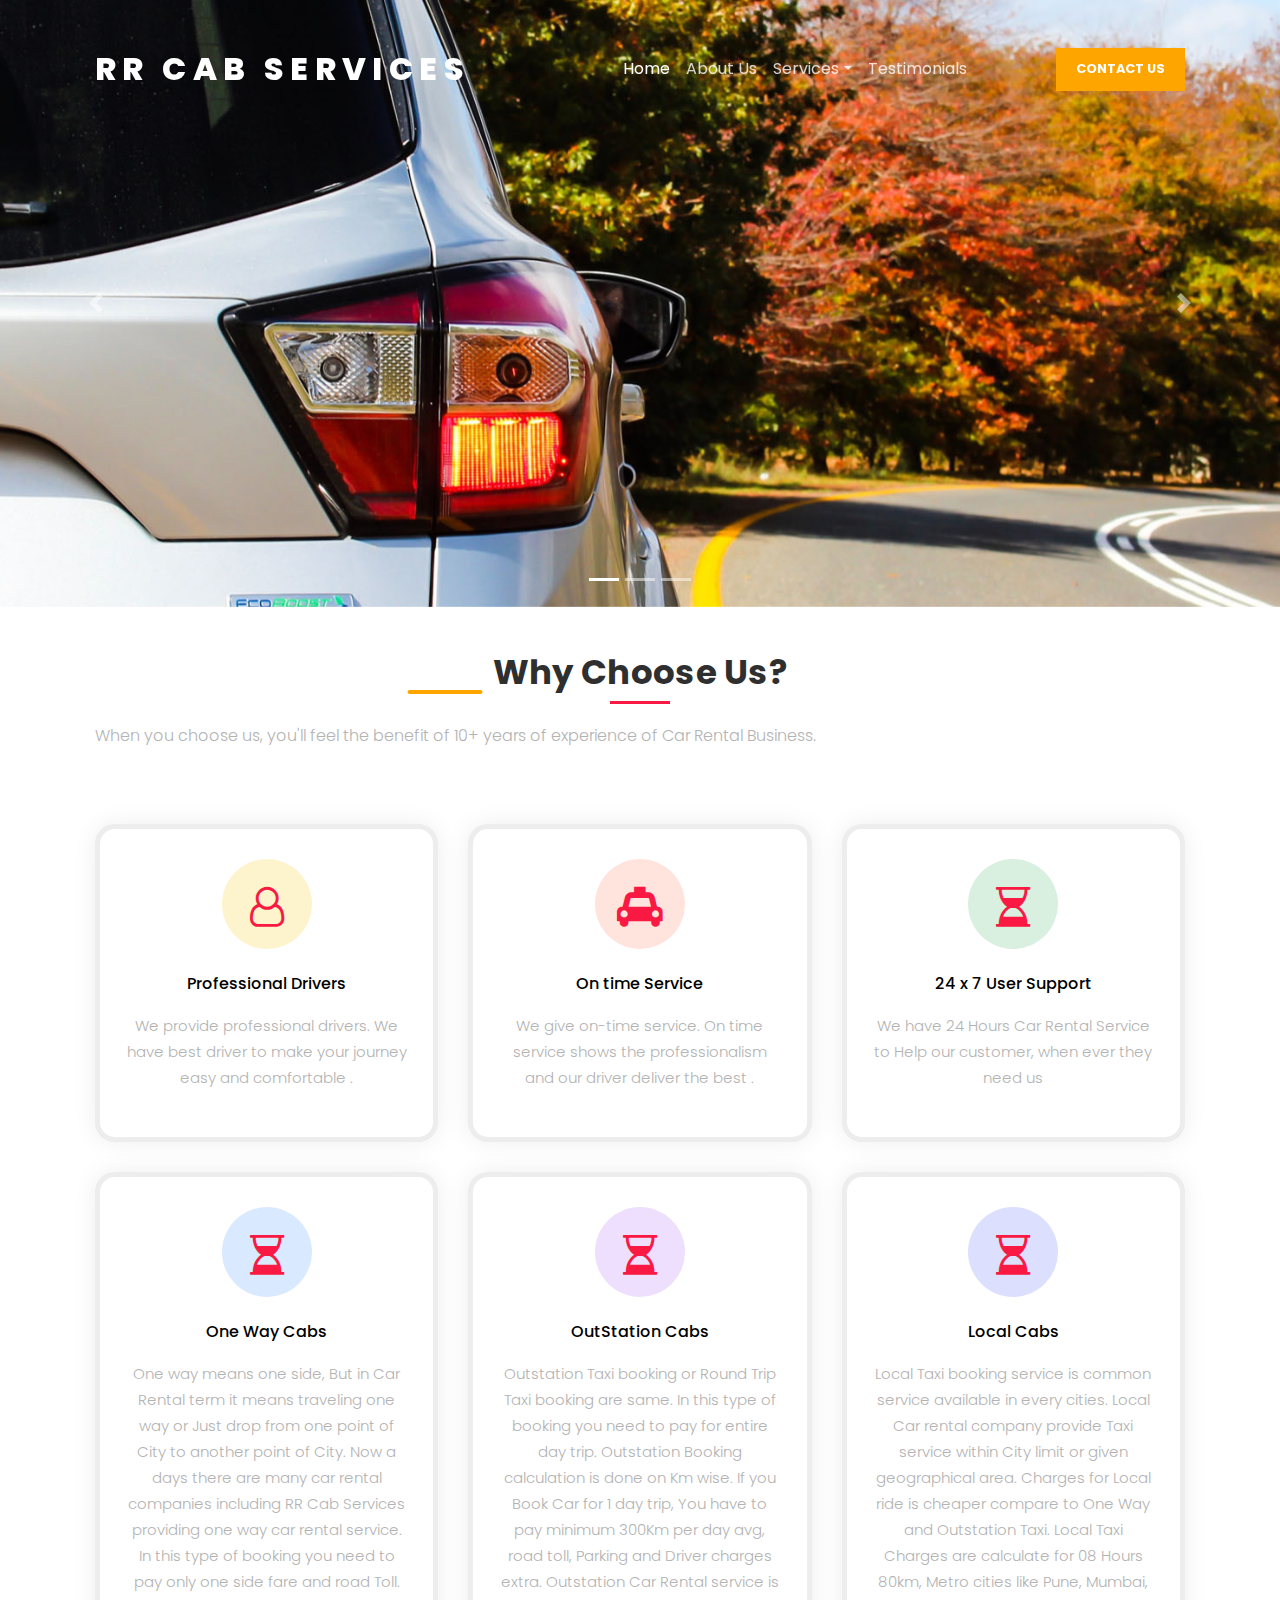
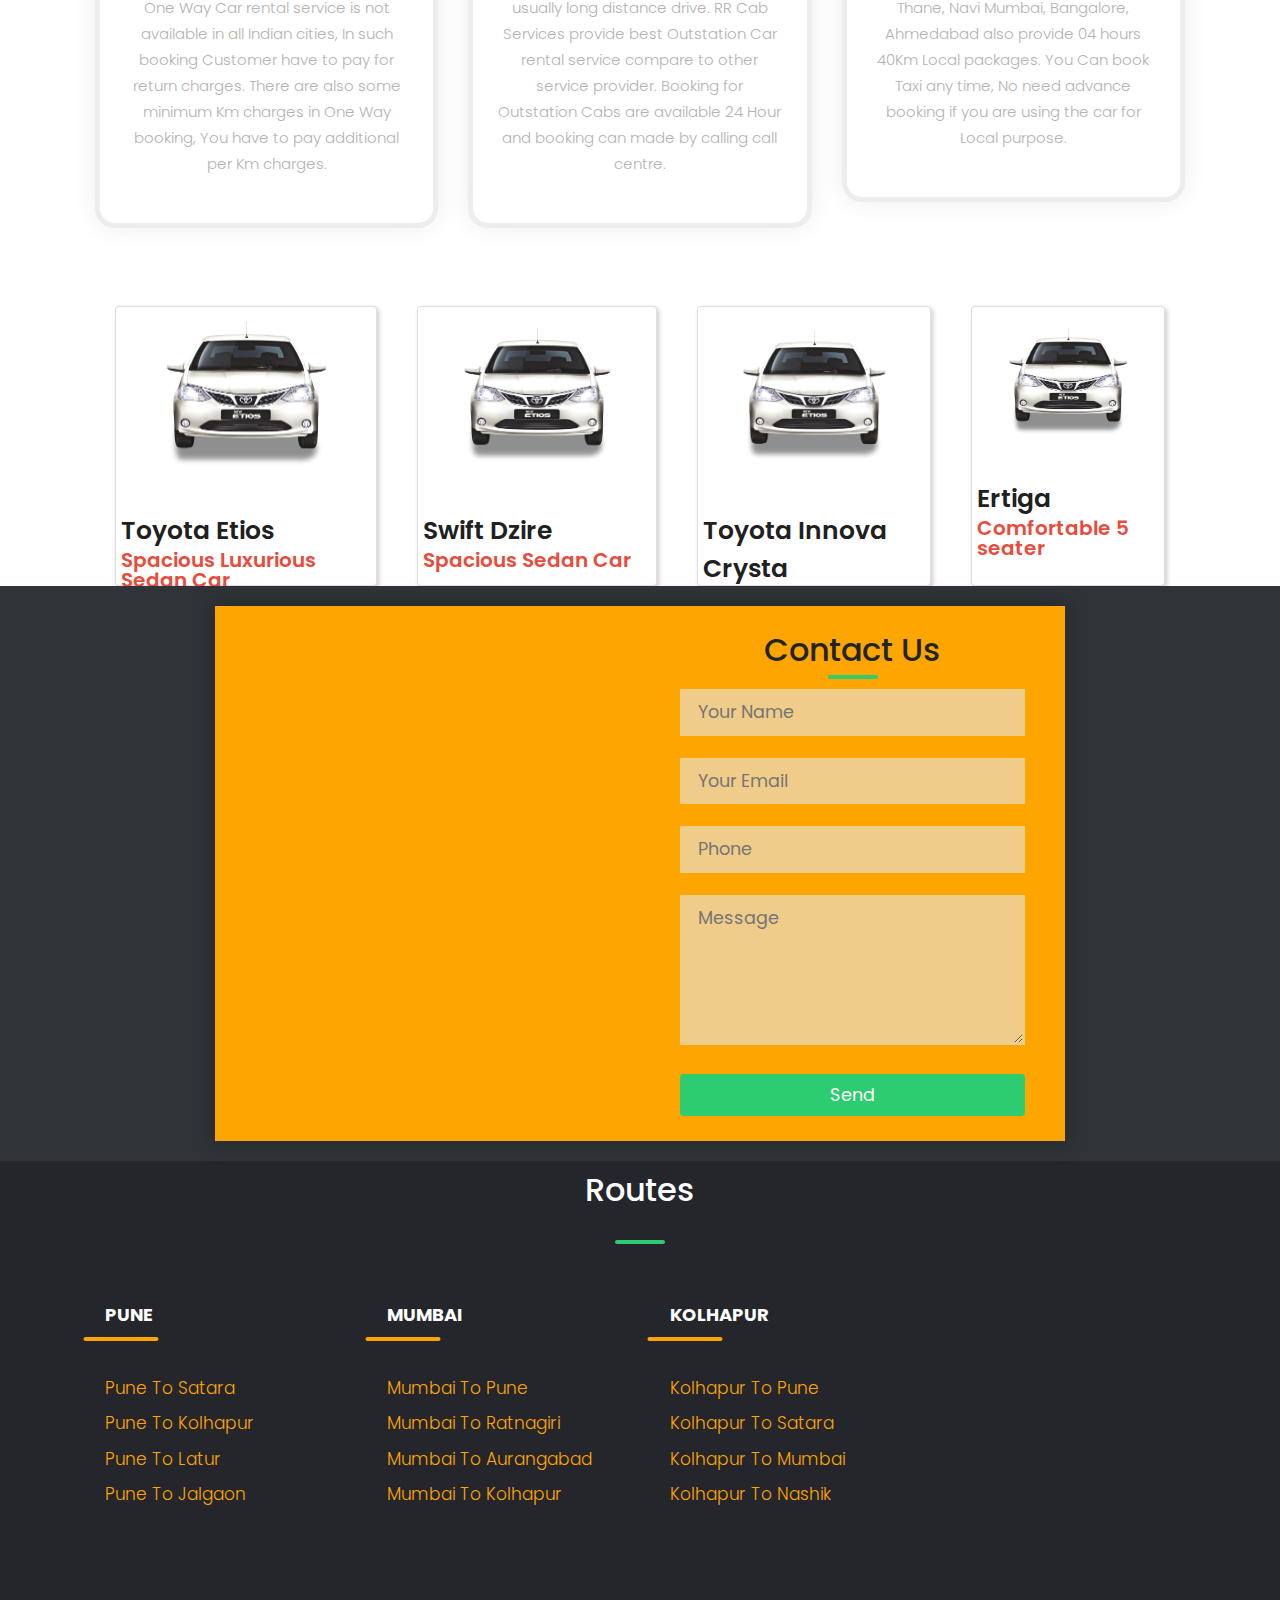
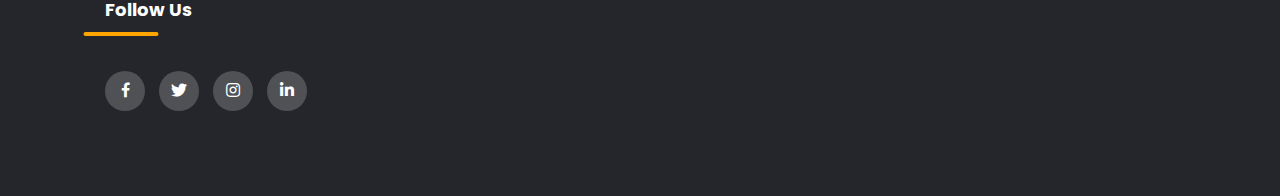
==== commit ab26e7f1: "NEW FILE" ====
--- a/index.html
+++ b/index.html
@@ -61,7 +61,7 @@
     <!-- <body>
     </head>-->
     <script src="C:\Users\DR002TU\Downloads\maincode-20210814T184010Z-001\maincode\styles\app.js"></script>
-    </div>
+    <!-- </div> -->
     <!--Carousel-->
     <style>
         /* Make the image fully responsive */
@@ -105,7 +105,7 @@
         <div class="container">
             <div class="row">
                 <div class="section-head col-sm-12">
-                    <h4>
+                    <h4 class="WCUH4">
                         <span>Why Choose Us?</span>
                     </h4>
                     <p>When you choose us, you'll feel the benefit
@@ -134,9 +134,7 @@
                     <div class="item">
                         <span class="icon feature_box_col_three"><i class="fa fa-hourglass-half"></i></span>
                         <h6>24 x 7 User Support</h6>
-                        <p>If our customer has any problem and any
-                            query we are always happy to help them.We
-                            have great customer support. We have 24
+                        <p> We have 24
                             Hours Car Rental Service to Help our
                             customer, when ever they need us</p>
                     </div>
--- a/css/style.css
+++ b/css/style.css
@@ -1,1525 +1,1658 @@
-@import url('https://fonts.googleapis.com/css2?family=Poppins:wght@300;400;500;600;700&display=swap');
-body{
-	line-height: 1.5;
-	font-family: 'Poppins', sans-serif;
-}
-*{
-	margin:0;
-	padding:0;
-	/*box-sizing: border-box;*/
-}
-.container{
-	max-width: 1170px;
-	margin:auto;
-}
-#i1{
-	color: white;
-	text-align: center;
-	padding-bottom: 35px;
-
-}
-.row{
-	display: flex;
-	flex-wrap: wrap;
-}
-ul{
-	list-style: none;
-}
-.footer{
-	background-color: #24262b;
-    padding: 50px 0;
-}
-.footer-col{
-   width: 25%;
-   padding: 0 25px;
-}
-.footer-col h4{
-	font-size: 18px;
-	color: white;
-	text-transform: capitalize;
-	margin-bottom: 35px;
-	font-weight: bold;
-	position: relative;
-	margin-top: 25px;
-}
-
-.footer-col ul li:not(:last-child){
-	margin-bottom: 10px;
-}
-.footer-col ul li a{
-	font-size: 17px;
-	text-transform: capitalize;
-	color: orange;
-	text-decoration: none;
-	font-weight: 300;
-
-	transition: all 0.3s ease-out;
-}
-.footer-col ul li a:hover{
-	color: white;
-	padding-left: 7px;
-}
-.footer-col .social-links a{
-	display: inline-block;
-	height: 40px;
-	width: 40px;
-	background-color: rgba(255,255,255,0.2);
-	margin:0 10px 10px 0;
-	text-align: center;
-	line-height: 40px;
-	border-radius: 50%;
-	color: #ffffff;
-	transition: all 0.5s ease;
-
-}
-#i2{
-	color: whitesmoke;
-	text-align: center;
-	font-weight: bold;
-}
-.footer-col .social-links a:hover{
-	color: #24262b;
-	background-color: #ffffff;
+@import url("https://fonts.googleapis.com/css2?family=Poppins:wght@300;400;500;600;700&display=swap");
+
+* {
+  margin: 0px;
+  padding: 0px;
+  padding-top: auto;
+  box-sizing: border-box;
+}
+
+body {
+  line-height: 1.5;
+  font-family: "Poppins", sans-serif;
+  background-color: #fff;
+}
+
+/* COMMENTED BY RUSHABH ON 03.09.2021 18.39 */
+/* START */
+/* .container { */
+/* max-width: 1170px; */
+/* margin: auto; */
+/* } */
+/* END */
+/* COMMENTED BY RUSHABH ON 03.09.2021 18.39 */
+
+/* COMMENTED BY RUSHABH ON 03.09.2021 18.38 */
+/* START */
+/* #i1 { */
+/* color: white; */
+/* text-align: center; */
+/* padding-bottom: 35px; */
+/* } */
+/* END */
+/* COMMENTED BY RUSHABH ON 03.09.2021 18.38 */
+
+/* COMMENTED BY RUSHABH ON 03.09.2021 18.29 */
+/* START */
+/*  */
+/* .row { */
+/* display: flex; */
+/* flex-wrap: wrap; */
+/* } */
+/*  */
+/* END */
+/* COMMENTED BY RUSHABH ON 03.09.2021 18.29 */
+
+/* COMMENTED BY RUSHABH ON 03.09.2021 18.29 */
+/* START */
+/* ul { */
+/* list-style: none; */
+/* } */
+/* END */
+/* COMMENTED BY RUSHABH ON 03.09.2021 18.29 */
+
+h4 {
+  position: relative;
+  padding: 0 0 15px;
+  margin-bottom: 10px;
+}
+
+/* COMMENTED BY RUSHABH ON 03.09.2021 18.37 */
+/* START */
+/*  */
+/* h4:after { */
+/* content: ""; */
+/* position: absolute; */
+/* right: 100%; */
+/* left: 12%; */
+/* bottom: 0; */
+/* transform: translateX(-50%); */
+/* height: 4px; */
+/* width: 75px; */
+/* border-radius: 2px; */
+/* background-color: orange; */
+/* } */
+/*  */
+/* END */
+/* COMMENTED BY RUSHABH ON 03.09.2021 18.37 */
+
+/* COMMENTED BY RUSHABH ON 03.09.2021 18.41 */
+/* START */
+/*  */
+/* .logo { */
+/* float: left; */
+/* margin-left: 3.4722%; */
+/* width: fit-content; */
+/* margin-right: 15%; */
+/* padding: 0%; */
+/* } */
+/*  */
+/* #logoimg { */
+/* width: 50px; */
+/* height: 50px; */
+/* border-radius: 75%; */
+/* padding: 0%; */
+/* border: 3px solid orange; */
+/* } */
+/*  */
+/* h4, */
+/* a { */
+/* color: black; */
+/* } */
+/*  */
+/* .pagelink { */
+/* float: right; */
+/* margin-right: 50px; */
+/* margin-top: 1%; */
+/* margin-bottom: 1%; */
+/* } */
+/*  */
+/* #bgi { */
+/* width: 100%; */
+/* height: 500 px; */
+/* } */
+/*  */
+/* .reasons { */
+/* float: left; */
+/* } */
+/*  */
+/* .prodri, */
+/* .ontimeserv, */
+/* .custsupport, */
+/* .onewaycabdiv, */
+/* .outstationdiv, */
+/* .localdiv { */
+/* float: left; */
+/* width: 33%; */
+/* } */
+/*  */
+/* .servicecard { */
+/* float: left; */
+/* } */
+/*  */
+/* END */
+/* COMMENTED BY RUSHABH ON 03.09.2021 18.41 */
+
+/* COMMENTED BY RUSHABH ON 03.09.2021 19.10 */
+/* START */
+/*  */
+/* @import url(https://fonts.googleapis.com/css?family=Montserrat:400,700); */
+/*  */
+/* button { */
+  /* overflow: visible; */
+/* } */
+/*  */
+/* button, */
+/* select { */
+  /* text-transform: none; */
+/* } */
+/*  */
+/* button, */
+/* input, */
+/* select, */
+/* textarea { */
+  /* color: #5a5a5a; */
+  /* font: inherit; */
+  /* margin: 0; */
+/* } */
+/*  */
+/* input { */
+  /* line-height: normal; */
+/* } */
+/*  */
+/* textarea { */
+  /* overflow: auto; */
+/* } */
+/*  */
+/* #container { */
+  /* border: solid 3px #474544; */
+  /* max-width: 768px; */
+  /* margin: 60px auto; */
+/* } */
+/*  */
+/* form { */
+  /* padding: 37.5px; */
+  /* margin: 50px 0; */
+/* } */
+/*  */
+/* h1 { */
+  /* color: rgb(226, 226, 226); */
+  /* font-size: 2px; */
+  /* font-weight: 700; */
+  /* letter-spacing: 7px; */
+  /* text-align: center; */
+  /* text-transform: uppercase; */
+/* } */
+/*  */
+/* .underline { */
+  /* border-bottom: solid 2px rgb(226, 226, 226); */
+  /* margin: -0.512em auto; */
+  /* width: 80px; */
+/* } */
+/*  */
+/* .icon_wrapper { */
+  /* margin: 50px auto 0; */
+  /* width: 100%; */
+/* } */
+/*  */
+/* .icon { */
+  /* display: block; */
+  /* fill: rgb(226, 226, 226) 4; */
+  /* height: 50px; */
+  /* margin: 0 auto; */
+  /* width: 50px; */
+/* } */
+/*  */
+/* .email { */
+  /* float: right; */
+  /* width: 45%; */
+/* } */
+/*  */
+/* input[type="text"], */
+/* [type="email"], */
+/* select, */
+/* textarea { */
+  /* background: none; */
+  /* border: none; */
+  /* border-bottom: solid 2px #474544; */
+  /* color: #474544; */
+  /* font-size: 1em; */
+  /* font-weight: 400; */
+  /* letter-spacing: 1px; */
+  /* margin: 0em 0 1.875em 0; */
+  /* padding: 0 0 0.875em 0; */
+  /* text-transform: uppercase; */
+  /* width: 100%; */
+  /* -webkit-box-sizing: border-box; */
+  /* -moz-box-sizing: border-box; */
+  /* -ms-box-sizing: border-box; */
+  /* -o-box-sizing: border-box; */
+  /* box-sizing: border-box; */
+  /* -webkit-transition: all 0.3s; */
+  /* -moz-transition: all 0.3s; */
+  /* -ms-transition: all 0.3s; */
+  /* -o-transition: all 0.3s; */
+  /* transition: all 0.3s; */
+/* } */
+/*  */
+/* input[type="text"]:focus, */
+/* [type="email"]:focus, */
+/* textarea:focus { */
+  /* outline: none; */
+  /* padding: 0 0 0.875em 0; */
+/* } */
+/*  */
+/* .message { */
+  /* float: none; */
+/* } */
+/*  */
+/* .name { */
+  /* float: left; */
+  /* width: 45%; */
+/* } */
+/*  */
+/* select { */
+  /* background: url("https://cdn4.iconfinder.com/data/icons/ionicons/512/icon-ios7-arrow-down-32.png") no-repeat right; */
+  /* outline: none; */
+  /* -moz-appearance: none; */
+  /* -webkit-appearance: none; */
+/* } */
+/*  */
+/* select::-ms-expand { */
+  /* display: none; */
+/* } */
+/*  */
+/* .subject { */
+  /* width: 100%; */
+/* } */
+/*  */
+/* .telephone { */
+  /* width: 100%; */
+/* } */
+/*  */
+/* textarea { */
+  /* line-height: 150%; */
+  /* height: 150px; */
+  /* resize: none; */
+  /* width: 100%; */
+/* } */
+/*  */
+/* ::-webkit-input-placeholder { */
+  /* color: #474544; */
+/* } */
+/*  */
+/* :-moz-placeholder { */
+  /* color: #474544; */
+  /* opacity: 1; */
+/* } */
+/*  */
+/* ::-moz-placeholder { */
+  /* color: #474544; */
+  /* opacity: 1; */
+/* } */
+/*  */
+/* :-ms-input-placeholder { */
+  /* color: #474544; */
+/* } */
+/*  */
+/* #form_button { */
+  /* background: none; */
+  /* border: solid 2px #474544; */
+  /* color: #474544; */
+  /* cursor: pointer; */
+  /* display: inline-block; */
+  /* font-family: "Helvetica", Arial, sans-serif; */
+  /* font-size: 0.875em; */
+  /* font-weight: bold; */
+  /* outline: none; */
+  /* padding: 20px 35px; */
+  /* text-transform: uppercase; */
+  /* -webkit-transition: all 0.3s; */
+  /* -moz-transition: all 0.3s; */
+  /* -ms-transition: all 0.3s; */
+  /* -o-transition: all 0.3s; */
+  /* transition: all 0.3s; */
+/* } */
+/*  */
+/* #form_button:hover { */
+  /* background: #474544; */
+  /* color: #f2f3eb; */
+/* } */
+/*  */
+/* @media screen and (max-width: 768px) { */
+  /* #container { */
+    /* margin: 20px auto; */
+    /* width: 95%; */
+  /* } */
+/* } */
+/*  */
+/* @media screen and (max-width: 480px) { */
+  /* h1 { */
+    /* font-size: 26px; */
+  /* } */
+/*  */
+  /* .underline { */
+    /* wi/dth: 68px; */
+  /* } */
+/*  */
+  /* #form_button { */
+    /* padding: 15px 25px; */
+  /* } */
+/* } */
+/*  */
+/* @media screen and (max-width: 420px) { */
+  /* h1 { */
+    /* font-size: 18px; */
+  /* } */
+/*  */
+  /* .icon { */
+    /* height: 35px; */
+    /* width: 35px; */
+  /* } */
+/*  */
+  /* .underline { */
+    /* width: 53px; */
+  /* } */
+/*  */
+  /* input[type="text"], */
+  /* [type="email"], */
+  /* select, */
+  /* textarea { */
+    /* font-size: 0.875em; */
+  /* } */
+/* } */
+/*  */
+/* END */
+/* COMMENTED BY RUSHABH ON 03.09.2021 19.10 */
+
+/* Rajas navigation code*/
+
+/* COMMENTED BY RUSHABH ON 03.09.2021 19.16 */
+/* START */
+/*  */
+/* * { */
+  /* margin: 0px; */
+  /* padding: 0px; */
+  /* padding-top: auto; */
+  /* box-sizing: border-box; */
+/* } */
+/*  */
+/* END */
+/* COMMENTED BY RUSHABH ON 03.09.2021 19.16 */
+
+/* COMMENTED BY RUSHABH ON 03.09.2021 19.17 */
+/* START */
+/*  */
+/* nav { */
+  /* display: flex; */
+  /* justify-content: space-around; */
+  /* align-content: center; */
+  /* min-height: 8vh; */
+  /* background-color: #ffc300; */
+  /* font-family: "Poppins", sans-serif; */
+/* } */
+/*  */
+/* END */
+/* COMMENTED BY RUSHABH ON 03.09.2021 19.17 */
+
+/* COMMENTED BY RUSHABH ON 03.09.2021 18.36 */
+/* START */
+/* .logo { */
+/* color: rgb(226, 226, 226); */
+/* letter-spacing: 5px; */
+/* font-size: 20px; */
+/* } */
+/* END */
+/* COMMENTED BY RUSHABH ON 03.09.2021 18.36 */
+
+/* COMMENTED BY RUSHABH ON 03.09.2021 19.18 */
+/* START */
+/*  */
+/* .nav-links { */
+  /* display: flex; */
+  /* justify-content: space-around; */
+  /* width: 30%; */
+/* } */
+/*  */
+/* .nav-links li { */
+  /* list-style: none; */
+/* } */
+/*  */
+/* .nav-links a { */
+  /* color: rgb(226, 226, 226); */
+  /* text-decoration: none; */
+  /* letter-spacing: 3px; */
+  /* font-weight: bold; */
+  /* font-size: 14px; */
+/* } */
+/*  */
+/* END */
+/* COMMENTED BY RUSHABH ON 03.09.2021 19.18 */
+
+/* COMMENTED BY RUSHABH ON 03.09.2021 19.20 */
+/* START */
+/*  */
+/* .burger div { */
+  /* width: 25px; */
+  /* height: 3px; */
+  /* background-color: rgb(226, 226, 226); */
+  /* margin: 5px; */
+  /* transition: all 0.3s ease; */
+/* } */
+/*  */
+/* .burger { */
+  /* display: none; */
+  /* cursor: pointer; */
+/* } */
+/*  */
+/* END */
+/* COMMENTED BY RUSHABH ON 03.09.2021 19.18 */
+
+@media screen and (max-width: 1024px) {
+  .nav-links {
+    display: flex;
+    justify-content: space-around;
+    width: 60%;
+  }
+
+  @media screen and (max-width: 768px) {
+    body {
+      overflow-x: hidden;
+    }
+  }
+
+  .nav-links {
+    position: absolute;
+    right: 0px;
+    height: 92vh;
+    top: 8vh;
+    background-color: #ffc300;
+    display: flex;
+    flex-direction: column;
+    align-items: center;
+    width: 50%;
+    transform: translate(100%);
+    transition: transform 0.5s ease-in;
+  }
+
+  .nav-links li {
+    opacity: 0;
+  }
+
+  .burger {
+    display: block;
+  }
+}
+
+.nav-active {
+  transform: translate(0%);
+}
+
+@keyframes navLinkFade {
+  from {
+    opacity: 0;
+    transform: translate(50px);
+  }
+
+  to {
+    opacity: 1;
+    transform: translate(0px);
+  }
+}
+
+.nav-links li {
+  list-style: none;
+}
+
+.nav-links a {
+  text-decoration: none;
+  letter-spacing: 3px;
+  font-weight: bold;
+  font-size: 14px;
+  color: black;
+}
+
+.burger div {
+  width: 25px;
+  height: 3px;
+  background-color: rgb(226, 226, 226);
+  margin: 5px;
+  transition: all 0.3s ease;
+}
+
+.burger {
+  display: none;
+  cursor: pointer;
+}
+
+@media screen and (max-width: 1024px) {
+  .nav-links {
+    display: flex;
+    justify-content: space-around;
+    width: 60%;
+  }
+}
+
+@media screen and (max-width: 768px) {
+  body {
+    overflow-x: hidden;
+  }
+
+  .nav-links {
+    position: absolute;
+    right: 0px;
+    height: 92vh;
+    top: 8vh;
+    background-color: #ffc300;
+    display: flex;
+    flex-direction: column;
+    align-items: center;
+    width: 50%;
+    transform: translate(100%);
+    transition: transform 0.5s ease-in;
+  }
+
+  .nav-links li {
+    opacity: 0;
+  }
+
+  .burger {
+    display: block;
+  }
+}
+
+.nav-active {
+  transform: translate(0%);
+}
+
+@keyframes navLinkFade {
+  from {
+    opacity: 0;
+    transform: translate(50px);
+  }
+
+  to {
+    opacity: 1;
+    transform: translate(0px);
+  }
+}
+
+.toggle .line1 {
+  transform: rotate(-45deg) translate(-5px, 6px);
+}
+
+.toggle .line2 {
+  opacity: 0;
+}
+
+.toggle .line3 {
+  transform: rotate(45deg) translate(-5px, -6px);
+}
+
+/* COMMENTED BY RUSHABH ON 03.09.2021 18.50 */
+/* START */
+/*  */
+/*contact form*/
+/*  */
+/* .containercon { */
+/* position: relative; */
+/* width: 100%; */
+/* height: 100%; */
+/* display: flex; */
+/* justify-content: center; */
+/* align-items: center; */
+/* padding: 20px 100px; */
+/* background-color: #303438; */
+/* } */
+/*  */
+/* END */
+/* COMMENTED BY RUSHABH ON 03.09.2021 18.50 */
+
+.container:after {
+  content: "";
+  position: absolute;
+  width: 100%;
+  height: 100%;
+  left: 0;
+  top: 0;
+  background-color: orange;
+  background: url("img/bg.jpg") no-repeat center;
+  background-size: cover;
+  filter: blur(50px);
+  z-index: -1;
+}
+
+/* COMMENTED BY RUSHABH ON 03.09.2021 18.50 */
+/* START */
+/*  */
+/* .contact-box { */
+/* max-width: 850px; */
+/* display: grid; */
+/* grid-template-columns: repeat(2, 1fr); */
+/* justify-content: center; */
+/* align-items: center; */
+/* text-align: center; */
+/* background-color: orange; */
+/* box-shadow: 0px 0px 19px 5px rgba(0, 0, 0, 0.19); */
+/* } */
+/*  */
+/* END */
+/* COMMENTED BY RUSHABH ON 03.09.2021 18.50 */
+
+/* COMMENTED BY RUSHABH ON 03.09.2021 18.52 */
+/* START */
+/*  */
+/* .left { */
+/* background: url("images\contactimg.jpg") repeatno-repeat center; */
+/* background-size: cover; */
+/* height: 100%; */
+/* } */
+/*  */
+/* END */
+/* COMMENTED BY RUSHABH ON 03.09.2021 18.52 */
+
+/* COMMENTED BY RUSHABH ON 03.09.2021 18.53 */
+/* START */
+/*  */
+/* .right { */
+/* padding: 25px 40px; */
+/* } */
+/*  */
+/* END */
+/* COMMENTED BY RUSHABH ON 03.09.2021 18.53 */
+
+/* COMMENTED BY RUSHABH ON 03.09.2021 18.54 */
+/* START */
+/*  */
+/* h2 { */
+/* position: relative; */
+/* padding: 0 0 10px; */
+/* margin-bottom: 10px; */
+/* } */
+/*  */
+/* h2:after { */
+/* content: ""; */
+/* position: absolute; */
+/* left: 50%; */
+/* bottom: 0; */
+/* transform: translateX(-50%); */
+/* height: 4px; */
+/* width: 50px; */
+/* border-radius: 2px; */
+/* background-color: #2ecc71; */
+/* } */
+/*  */
+/* END */
+/* COMMENTED BY RUSHABH ON 03.09.2021 18.54 */
+
+/* COMMENTED BY RUSHABH ON 03.09.2021 18.55 */
+/* START */
+/*  */
+/* .field { */
+/* width: 100%; */
+/* border: 2px solid rgba(0, 0, 0, 0); */
+/* outline: none; */
+/* background-color: rgba(230, 230, 230, 0.6); */
+/* padding: 0.5rem 1rem; */
+/* font-size: 1.1rem; */
+/* margin-bottom: 22px; */
+/* transition: 0.3s; */
+/* } */
+/*  */
+/* .field:hover { */
+/* background-color: rgba(0, 0, 0, 0.1); */
+/* } */
+/*  */
+/* END */
+/* COMMENTED BY RUSHABH ON 03.09.2021 18.55 */
+
+/* COMMENTED BY RUSHABH ON 03.09.2021 18.56 */
+/* START */
+/*  */
+/* textarea { */
+/* min-height: 150px; */
+/* } */
+/*  */
+/* END */
+/* COMMENTED BY RUSHABH ON 03.09.2021 18.56 */
+
+/* COMMENTED BY RUSHABH ON 03.09.2021 18.57 */
+/* START */
+/*  */
+/* .btn { */
+/* width: 100%; */
+/* padding: 0.5rem 1rem; */
+/* background-color: #2ecc71; */
+/* color: #fff; */
+/* font-size: 1.1rem; */
+/* border: none; */
+/* outline: none; */
+/* cursor: pointer; */
+/* transition: 0.3s; */
+/* } */
+/*  */
+/* .btn:hover { */
+/* background-color: #27ae60; */
+/* } */
+/*  */
+/* END */
+/* COMMENTED BY RUSHABH ON 03.09.2021 18.57 */
+
+/* COMMENTED BY RUSHABH ON 03.09.2021 18.57 */
+/* START */
+/*  */
+/* .field:focus { */
+/* border: 2px solid rgba(30, 85, 250, 0.47); */
+/* background-color: #fff; */
+/* } */
+/*  */
+/* END */
+/* COMMENTED BY RUSHABH ON 03.09.2021 18.57 */
+
+/* COMMENTED BY RUSHABH ON 03.09.2021 18.59 */
+/* START */
+/*  */
+/* @media screen and (max-width: 880px) { */
+/* .contact-box { */
+/* grid-template-columns: 1fr; */
+/* } */
+/*  */
+/* .left { */
+/* height: 200px; */
+/* } */
+/* } */
+/*  */
+/* END */
+/* COMMENTED BY RUSHABH ON 03.09.2021 18.59 */
+
+/* COMMENTED BY RUSHABH GALA ON 03.09.2021 18.23 */
+/* START */
+/* body { */
+/* font-family: "Quicksand", -apple-system, BlinkMacSystemFont, "Segoe UI", */
+/* Roboto, "Helvetica Neue", Arial, "Noto Sans", sans-serif, */
+/* "Apple Color Emoji", "Segoe UI Emoji", "Segoe UI Symbol", */
+/* "Noto Color Emoji"; */
+/* background-color: #fff; */
+/* height: 200vh; */
+/* position: relative; */
+/* } */
+/* END */
+/* COMMENTED BY RUSHABH ON 03.09.2021 18.23 */
+
+body:before {
+  content: "";
+  position: absolute;
+  top: 0;
+  left: 0;
+  right: 0;
+  bottom: 0;
+  background: rgba(0, 0, 0, 0.5);
+  -webkit-transition: 0.3s all ease;
+  -o-transition: 0.3s all ease;
+  transition: 0.3s all ease;
+  opacity: 0;
+  visibility: hidden;
+  z-index: 1;
+}
+
+body.offcanvas-menu:before {
+  opacity: 1;
+  z-index: 1002;
+  visibility: visible;
+}
+
+p {
+  color: #b3b3b3;
+  font-weight: 300;
+}
+
+/* COMMENTED BY RUSHABH ON 03.09.2021 18.31 */
+/* START */
+
+/* h1, */
+/* h2, */
+/* h3, */
+/* h4, */
+/* h5, */
+/* h6, */
+/* .h1, */
+/* .h2, */
+/* .h3, */
+/* .h4, */
+/* .h5, */
+/* .h6 { */
+/* font-family: "Quicksand", -apple-system, BlinkMacSystemFont, "Segoe UI", */
+/* Roboto, "Helvetica Neue", Arial, "Noto Sans", sans-serif, */
+/* "Apple Color Emoji", "Segoe UI Emoji", "Segoe UI Symbol", */
+/* "Noto Color Emoji"; */
+/* color: rgb(255, 255, 255); */
+/* } */
+
+/* END */
+/* COMMENTED BY RUSHABH ON 03.09.2021 18.31 */
+
+a {
+  -webkit-transition: 0.3s all ease;
+  -o-transition: 0.3s all ease;
+  transition: 0.3s all ease;
+}
+
+a,
+a:hover {
+  text-decoration: none !important;
+}
+
+.hero {
+  height: 100vh;
+  width: 100%;
+  background-size: cover;
+  background-position: center center;
+  background-repeat: no-repeat;
+}
+
+/* Header */
+header {
+  position: absolute;
+  top: 0;
+  left: 0;
+  width: 100%;
+  z-index: 5;
+  padding: 0px 0;
+}
+
+@media (min-width: 768px) {
+  header {
+    padding: 30px 0;
+  }
+}
+
+header .navbar-brand {
+  text-transform: uppercase;
+  letter-spacing: 0.2em;
+  font-weight: 800;
+  font-size: 2rem;
+}
+
+header .navbar-brand.absolute {
+  position: absolute;
+}
+
+@media (max-width: 991.98px) {
+  header .navbar-brand.absolute {
+    position: relative;
+  }
+}
+
+header .navbar-brand span {
+  color: #fff;
+}
+
+@media (min-width: 768px) {
+  header .navbar-brand span {
+    color: #ced4da;
+  }
+}
+
+header .navbar {
+  background: black !important;
+  padding-top: 0.5rem;
+  padding-bottom: 0.5rem;
+}
+
+@media (min-width: 768px) {
+  header .navbar {
+    padding-top: 0;
+    padding-bottom: 0;
+    background: none !important;
+    position: relative;
+  }
+}
+
+header .navbar .nav-link {
+  padding: 1.7rem 1rem;
+  outline: none !important;
+  font-size: 1rem;
+  color: rgba(255, 255, 255, 0.8) !important;
+}
+
+@media (max-width: 1199.98px) {
+  header .navbar .nav-link {
+    padding: 0.5rem 0rem;
+  }
+}
+
+header .navbar .nav-link.active {
+  color: #fff !important;
+}
+
+header .navbar .dropdown-menu {
+  font-size: 14px;
+  border-radius: 4px;
+  border: none;
+  -webkit-box-shadow: 0 2px 30px 0px rgba(0, 0, 0, 0.2);
+  box-shadow: 0 2px 30px 0px rgba(0, 0, 0, 0.2);
+  min-width: 13em;
+  margin-top: -10px;
+}
+
+header .navbar .dropdown-menu:before {
+  bottom: 100%;
+  left: 10%;
+  border: solid transparent;
+  content: " ";
+  height: 0;
+  width: 0;
+  position: absolute;
+  pointer-events: none;
+  border-bottom-color: #fff;
+  border-width: 7px;
+}
+
+@media (max-width: 991.98px) {
+  header .navbar .dropdown-menu:before {
+    display: none;
+  }
+}
+
+header .navbar .dropdown-menu .dropdown-item:hover {
+  background: #007bff;
+  color: #fff;
+}
+
+header .navbar .dropdown-menu .dropdown-item.active {
+  background: #007bff;
+  color: #fff;
+}
+
+header .navbar .dropdown-menu a {
+  padding-top: 7px;
+  padding-bottom: 7px;
+}
+
+header .navbar .cta-btn a {
+  background: orange;
+  color: #fff !important;
+  text-transform: uppercase;
+  font-size: 0.8rem;
+  padding: 15px 20px !important;
+  line-height: 1;
+  font-weight: bold;
+  -webkit-transition: 0.3s all ease;
+  -o-transition: 0.3s all ease;
+  transition: 0.3s all ease;
+}
+
+header .navbar .cta-btn a:hover {
+  background: #fff;
+  color: #007bff !important;
+  -webkit-box-shadow: 2px 0 30px -5px rgba(0, 0, 0, 0.2);
+  box-shadow: 2px 0 30px -5px rgba(0, 0, 0, 0.2);
+}
+
+/*END OF NAV BAR*/
+.container {
+  max-width: 1170px;
+  margin: auto;
+}
+
+#i1 {
+  color: white;
+  text-align: center;
+  padding-bottom: 35px;
+}
+
+.row {
+  display: flex;
+  flex-wrap: wrap;
+}
+
+ul {
+  list-style: none;
+}
+
+.footer {
+  background-color: #24262b;
+  padding: 50px;
+  padding-top: 10px;
+}
+
+.footer-col {
+  width: 30%;
+  padding: 25px;
+}
+
+.footer-col h4 {
+  font-size: 18px;
+  color: white;
+  text-transform: capitalize;
+  margin-bottom: 35px;
+  font-weight: bold;
+  position: relative;
+  margin-top: 25px;
+}
+
+.footer-col ul li:not(:last-child) {
+  margin-bottom: 10px;
+}
+
+.footer-col ul li a {
+  font-size: 17px;
+  text-transform: capitalize;
+  text-decoration: none;
+  font-weight: 300;
+  color: orange;
+  transition: all 0.3s ease-out;
+}
+
+.footer-col ul li a:hover {
+  color: white;
+  padding-left: 7px;
+}
+
+.footer-col .social-links a {
+  display: inline-block;
+  height: 40px;
+  width: 40px;
+  background-color: rgba(255, 255, 255, 0.2);
+  margin: 0 10px 10px 0;
+  text-align: center;
+  line-height: 40px;
+  border-radius: 50%;
+  color: #ffffff;
+  transition: all 0.5s ease;
+}
+
+#i2 {
+  color: whitesmoke;
+  text-align: center;
+  font-weight: bold;
+}
+
+.footer-col .social-links a:hover {
+  color: #24262b;
+  background-color: #ffffff;
 }
 
 /*responsive*/
-@media(max-width: 767px){
-  .footer-col{
+@media (max-width: 767px) {
+  .footer-col {
     width: 50%;
     margin-bottom: 30px;
-}
-}
-@media(max-width: 574px){
-  .footer-col{
+  }
+}
+
+@media (max-width: 574px) {
+  .footer-col {
     width: 100%;
-}
-}
-
-
-h4{
-	position: relative;
-	padding: 0 0 15px;
-	margin-bottom: 10px;
-}
-
-h4:after{
-	content: '';
+  }
+}
+
+/* COMMENTED BY RUSHABH ON 03.09.2021 18.33 */
+/* START */
+/*  */
+/* h4 { */
+/* position: relative; */
+/* padding: 0 0 15px; */
+/* margin-bottom: 10px; */
+/* } */
+/*  */
+/* END */
+/* COMMENTED BY RUSHABH ON 03.09.2021 18.33 */
+
+
+h4:after {
+  content: "";
+  position: absolute;
+  right: 61%;
+  bottom: 0;
+  transform: translateX(-50%);
+  height: 4px;
+  width: 75px;
+  border-radius: 2px;
+  background-color: orange;
+}
+
+/* Rajas navigation code */
+nav {
+  display: flex;
+  justify-content: space-around;
+  align-content: center;
+  min-height: 8vh;
+  background-color: #ffc300;
+  font-family: "Poppins", sans-serif;
+}
+
+.logo {
+  color: rgb(226, 226, 226);
+  letter-spacing: 5px;
+  font-size: 20px;
+  float: left;
+  margin-left: 3.4722%;
+  width: fit-content;
+  margin-right: 15%;
+  padding: 0%;
+}
+
+.nav-links {
+  display: flex;
+  justify-content: space-around;
+  width: 30%;
+}
+
+.nav-links li {
+  list-style: none;
+}
+
+.nav-links a {
+  color: rgb(226, 226, 226);
+  text-decoration: none;
+  letter-spacing: 3px;
+  font-weight: bold;
+  font-size: 14px;
+}
+
+.burger div {
+  width: 25px;
+  height: 3px;
+  background-color: rgb(226, 226, 226);
+  margin: 5px;
+  transition: all 0.3s ease;
+}
+
+.burger {
+  display: none;
+  cursor: pointer;
+}
+
+@media screen and (max-width: 1024px) {
+  .nav-links {
+    display: flex;
+    justify-content: space-around;
+    width: 60%;
+  }
+}
+
+@media screen and (max-width: 768px) {
+  body {
+    overflow-x: hidden;
+  }
+
+  .nav-links {
     position: absolute;
-    right: 100%;
-    left: 12%;
-    bottom: 0;
-    transform: translateX(-50%);
-    height: 4px;
-    width: 75px;
-    border-radius: 2px;
-    background-color: orange;
-}
-
+    right: 0px;
+    height: 92vh;
+    top: 8vh;
+    background-color: #ffc300;
+    display: flex;
+    flex-direction: column;
+    align-items: center;
+    width: 50%;
+    transform: translate(100%);
+    transition: transform 0.5s ease-in;
+  }
+
+  .nav-links li {
+    opacity: 0;
+  }
+
+  .burger {
+    display: block;
+  }
+}
+
+.nav-active {
+  transform: translate(0%);
+}
+
+@keyframes navLinkFade {
+  from {
+    opacity: 0;
+    transform: translate(50px);
+  }
+
+  to {
+    opacity: 1;
+    transform: translate(0px);
+  }
+}
+
+.nav-links li {
+  list-style: none;
+}
+
+.nav-links a {
+  color: rgb(226, 226, 226);
+  text-decoration: none;
+  letter-spacing: 3px;
+  font-weight: bold;
+  font-size: 14px;
+}
+
+.burger div {
+  width: 25px;
+  height: 3px;
+  background-color: rgb(226, 226, 226);
+  margin: 5px;
+  transition: all 0.3s ease;
+}
+
+.burger {
+  display: none;
+  cursor: pointer;
+}
+
+@media screen and (max-width: 1024px) {
+  .nav-links {
+    display: flex;
+    justify-content: space-around;
+    width: 60%;
+  }
+}
+
+@media screen and (max-width: 768px) {
+  body {
+    overflow-x: hidden;
+  }
+
+  .nav-links {
+    position: absolute;
+    right: 0px;
+    height: 92vh;
+    top: 8vh;
+    background-color: #ffc300;
+    display: flex;
+    flex-direction: column;
+    align-items: center;
+    width: 50%;
+    transform: translate(100%);
+    transition: transform 0.5s ease-in;
+  }
+
+  .nav-links li {
+    opacity: 0;
+  }
+
+  .burger {
+    display: block;
+  }
+}
+
+.nav-active {
+  transform: translate(0%);
+}
+
+@keyframes navLinkFade {
+  from {
+    opacity: 0;
+    transform: translate(50px);
+  }
+
+  to {
+    opacity: 1;
+    transform: translate(0px);
+  }
+}
+
+.toggle .line1 {
+  transform: rotate(-45deg) translate(-5px, 6px);
+}
+
+.toggle .line2 {
+  opacity: 0;
+}
+
+.toggle .line3 {
+  transform: rotate(45deg) translate(-5px, -6px);
+}
+
+/*contact form*/
+.containercon {
+  position: relative;
+  width: 100%;
+  height: 100%;
+  display: flex;
+  justify-content: center;
+  align-items: center;
+  padding: 20px 100px;
+  background-color: #303438;
+}
+
+.contact-box {
+  max-width: 850px;
+  display: grid;
+  grid-template-columns: repeat(2, 1fr);
+  justify-content: center;
+  align-items: center;
+  text-align: center;
+  background-color: orange;
+  box-shadow: 0px 0px 19px 5px rgba(0, 0, 0, 0.19);
+}
+
+.left {
+  background: url("images/contactimg.jpg") no-repeat center;
+  background-size: cover;
+  height: 100%;
+}
+
+.right {
+  padding: 25px 40px;
+}
+
+h2 {
+  position: relative;
+  padding: 0 0 10px;
+  margin-bottom: 10px;
+}
+
+h2:after {
+  content: "";
+  position: absolute;
+  left: 50%;
+  bottom: 0;
+  transform: translateX(-50%);
+  height: 4px;
+  width: 50px;
+  border-radius: 2px;
+  background-color: #2ecc71;
+}
+
+.field {
+  width: 100%;
+  border: 2px solid rgba(0, 0, 0, 0);
+  outline: none;
+  background-color: rgba(230, 230, 230, 0.6);
+  padding: 0.5rem 1rem;
+  font-size: 1.1rem;
+  margin-bottom: 22px;
+  transition: 0.3s;
+}
+
+.field:hover {
+  background-color: rgba(0, 0, 0, 0.1);
+}
+
+textarea {
+  min-height: 150px;
+}
+
+.btn {
+  width: 100%;
+  padding: 0.5rem 1rem;
+  background-color: #2ecc71;
+  color: #fff;
+  font-size: 1.1rem;
+  border: none;
+  outline: none;
+  cursor: pointer;
+  transition: 0.3s;
+}
+
+.btn:hover {
+  background-color: #27ae60;
+}
+
+.field:focus {
+  border: 2px solid rgba(30, 85, 250, 0.47);
+  background-color: #fff;
+}
+
+@media screen and (max-width: 880px) {
+  .contact-box {
+    grid-template-columns: 1fr;
+  }
+
+  .left {
+    height: 200px;
+  }
+}
 
 /*
-.navbar {
-    float: left;
-    padding: 15px;
-    background-color: #303438;
-    width: 100%;
-}
-*/
-.logo {
-    float: left; margin-left: 3.4722%; width: fit-content;
-    margin-right: 15%; padding: 0%;
-}
-
-#logoimg {
-    width: 50px; height: 50px; border-radius: 75%; padding: 0%;
-    border: 3px solid orange;
-}
-/*
-.navcontnum {
-    float: left;
-}
-*/
-h4,a {
-    color: black;
-}
-
-.pagelink {
-    float: right; margin-right: 50px; margin-top: 1%; margin-bottom: 1%;
-}
-
-#bgi {
-    width: 100%; height: 500 px;
-}
-
-.reasons {
-    float: left;
-}
-
-.prodri,.ontimeserv,.custsupport,.onewaycabdiv,.outstationdiv,.localdiv
-    {
-    float: left; width: 33%;
-}
-
-.servicecard {
-    float: left;
-}
-
-@import url(https://fonts.googleapis.com/css?family=Montserrat:400,700);
-/*
-html {
-    font-family: 'Montserrat', Arial, sans-serif;
-    -ms-text-size-adjust: 100%;
-    -webkit-text-size-adjust: 100%;
-}
-
-body {
-	background: #F2F3EB;
-}
-*/
-button {
-    overflow: visible;
-}
-
-button,select {
-    text-transform: none;
-}
-
-button,input,select,textarea {
-    color: #5A5A5A; font: inherit; margin: 0;
-}
-
-input {
-    line-height: normal;
-}
-
-textarea {
-    overflow: auto;
-}
-
-#container {
-    border: solid 3px #474544; max-width: 768px; margin: 60px auto;
-    position: relative;
-}
-
-form {
-    padding: 37.5px; margin: 50px 0;
-}
-
-h1 {
-    color: rgb(226, 226, 226); font-size: 2px; font-weight: 700; letter-spacing: 7px;
-    text-align: center; text-transform: uppercase;
-}
-
-.underline {
-    border-bottom: solid 2px rgb(226, 226, 226); margin: -0.512em auto; width: 80px;
-}
-
-.icon_wrapper {
-    margin: 50px auto 0; width: 100%;
-}
-
-.icon {
-    display: block; fill: rgb(226, 226, 226)4; height: 50px; margin: 0 auto;
-    width: 50px;
-}
-
-.email {
-    float: right; width: 45%;
-}
-
-input[type='text'],[type='email'],select,textarea {
-    background: none; border: none; border-bottom: solid 2px #474544;
-    color: #474544; font-size: 1.000em; font-weight: 400;
-    letter-spacing: 1px; margin: 0em 0 1.875em 0;
-    padding: 0 0 0.875em 0; text-transform: uppercase; width: 100%;
-    -webkit-box-sizing: border-box; -moz-box-sizing: border-box;
-    -ms-box-sizing: border-box; -o-box-sizing: border-box;
-    box-sizing: border-box; -webkit-transition: all 0.3s;
-    -moz-transition: all 0.3s; -ms-transition: all 0.3s;
-    -o-transition: all 0.3s; transition: all 0.3s;
-}
-
-input[type='text']:focus,[type='email']:focus,textarea:focus {
-    outline: none; padding: 0 0 0.875em 0;
-}
-
-.message {
-    float: none;
-}
-
-.name {
-    float: left; width: 45%;
-}
-
-select {
-    background:
-        url('https://cdn4.iconfinder.com/data/icons/ionicons/512/icon-ios7-arrow-down-32.png')
-        no-repeat right; outline: none; -moz-appearance: none;
-    -webkit-appearance: none;
-}
-
-select::-ms-expand {
-    display: none;
-}
-
-.subject {
-    width: 100%;
-}
-
-.telephone {
-    width: 100%;
-}
-
-textarea {
-    line-height: 150%; height: 150px; resize: none; width: 100%;
-}
-
-::-webkit-input-placeholder {
-    color: #474544;
-}
-
-:-moz-placeholder {
-    color: #474544; opacity: 1;
-}
-
-::-moz-placeholder {
-    color: #474544; opacity: 1;
-}
-
-:-ms-input-placeholder {
-    color: #474544;
-}
-
-#form_button {
-    background: none; border: solid 2px #474544; color: #474544;
-    cursor: pointer; display: inline-block;
-    font-family: 'Helvetica', Arial, sans-serif; font-size: 0.875em;
-    font-weight: bold; outline: none; padding: 20px 35px;
-    text-transform: uppercase; -webkit-transition: all 0.3s;
-    -moz-transition: all 0.3s; -ms-transition: all 0.3s;
-    -o-transition: all 0.3s; transition: all 0.3s;
-}
-
-#form_button:hover {
-    background: #474544; color: #F2F3EB;
-}
-
-@media screen and (max-width: 768px) {
-    #container {
-        margin: 20px auto; width: 95%;
-    }
-}
-
-@media screen and (max-width: 480px) {
-    h1 {
-        font-size: 26px;
-    }
-    .underline {
-        width: 68px;
-    }
-    #form_button {
-        padding: 15px 25px;
-    }
-}
-
-@media screen and (max-width: 420px) {
-    h1 {
-        font-size: 18px;
-    }
-    .icon {
-        height: 35px; width: 35px;
-    }
-    .underline {
-        width: 53px;
-    }
-    input[type='text'],[type='email'],select,textarea {
-        font-size: 0.875em;
-    }
-}
-/*
-/ Navigation Bar /
-#navbar {
-    display: flex;
-    align-items: center;
-    font-family: 'Baloo Bhai 2', cursive;
-    position: sticky;
-    top: 0;
-}
-
-#navbar::before {
-    content: "";
-    background-color: #303438;
-    position: absolute;
-    top: 0px;
-    left: 0px;
-    height: 100%;
-    width: 100%;
-    z-index: -1;
-    opacity: 1;
-}
-
-/ Navigation Bar : logo and image /
-#logo {
-    margin: 16px 25px;
-}
-
-#logo img {
-    clip-path: circle(50% at 50% 50%);
-    height: 60px;
-    margin: 3px 6px;
-}
-
-/ Navigation Bar : list styling /
-#navbar ul {
-    display: flex;
-}
-
-#navbar ul li {
-    list-style: none;
-    font-size: 1.3rem;
-}
-
-#navbar ul li a {
-    color: #fff;
-    display: block;
-    padding: 3px 22px;
-    border-radius: 20px;
-    text-decoration: none;
-}
-
-#navbar ul li a:hover {
-    color: orange;
-    display: block;
-    background-color: #303438;
-}
-*/
-/*
-Rajas navigation code
-*/
-* {
-    margin: 0px; padding: 0px; padding-top: auto; box-sizing: border-box;
-}
-
-nav {
-    display: flex; justify-content: space-around; align-content: center;
-    min-height: 8vh; background-color: #FFC300;
-    font-family: 'Poppins', sans-serif;
-}
-
-.logo {
-    color: rgb(226, 226, 226); letter-spacing: 5px; font-size: 20px;
-}
-
-.nav-links {
-    display: flex; justify-content: space-around; width: 30%;
-}
-
-.nav-links
-
-li {
-    list-style: none;
-}
-
-.nav-links
-
-a {
-    color: rgb(226, 226, 226); text-decoration: none; letter-spacing: 3px;
-    font-weight: bold; font-size: 14px; ;
-}
-
-.burger
-
-div {
-    width: 25px; height: 3px; background-color: rgb(226, 226, 226);
-    margin: 5px; transition: all 0.3s ease;
-}
-
-.burger {
-    display: none; cursor: pointer;
-}
-
-@media screen and (max-width: 1024px) {
-    .nav-links {
-        display: flex; justify-content: space-around; width: 60%;
-    }
-    @media screen and (max-width: 768px) {
-        body {
-            overflow-x: hidden;
-        }
-        .nav-links {
-            position: absolute; right: 0px; height: 92vh; top: 8vh;
-            background-color: #FFC300; display: flex;
-            flex-direction: column; align-items: center; width: 50%;
-            transform: translate(100%);
-            transition: transform 0.5s ease-in;
-        }
-        .nav-links li {
-            opacity: 0;
-        }
-        .burger {
-            display: block;
-        }
-    }
-    .nav-active {
-        transform: translate(0%);
-    }
-    @keyframes navLinkFade {from { opacity:0;
-        transform: translate(50px);
-    }
-    to {
-        opacity: 1; transform: translate(0px);
-    }
-}
-
-.nav-links li {
-    list-style: none;
-}
-
-.nav-links a {
-    text-decoration: none; letter-spacing: 3px;
-    font-weight: bold; font-size: 14px; color: black;
-}
-
-.burger div {
-    width: 25px; height: 3px; background-color: rgb(226, 226, 226);
-    margin: 5px; transition: all 0.3s ease;
-}
-
-.burger {
-    display: none; cursor: pointer;
-}
-
-@media screen and (max-width: 1024px) {
-    .nav-links {
-        display: flex; justify-content: space-around; width: 60%;
-    }
-    @media screen and (max-width: 768px) {
-        body {
-            overflow-x: hidden;
-        }
-        .nav-links {
-            position: absolute; right: 0px; height: 92vh; top: 8vh;
-            background-color: #FFC300; display: flex;
-            flex-direction: column; align-items: center; width: 50%;
-            transform: translate(100%);
-            transition: transform 0.5s ease-in;
-        }
-        .nav-links
-
-li {
-            opacity: 0;
-        }
-        .burger {
-            display: block;
-        }
-    }
-    .nav-active {
-        transform: translate(0%);
-    }
-    @keyframes
-
-navLinkFade {from { opacity :0;
-        transform: translate(50px);
-    }
-    to {
-        opacity: 1; transform: translate(0px);
-    }
-}
-
-.toggle .line1 {
-    transform: rotate(-45deg) translate(-5px, 6px);
-}
-
-.toggle .line2 {
-    opacity: 0;
-}
-
-.toggle .line3 {
-    transform: rotate(45deg) translate(-5px, -6px);
-}
-
-/*
-Rushikesh image slider code
-*/
-/* div.maindiv{ */
-/* 	width: 100%; */
-/* 	height: 100%; */
-/* 	position: absolute; */
-/* 	left: 50px; */
-/* 	top: 50px; */
-/* 	background-image: url(../assets/images/slider-image-1-1920x700.jpg); */
-/* 	background-size: 100% 100%; */
-/* 	box-shadow: 1px 1px 10px 5px whitesmoke; */
-/* 	animation: slider 15s infinite linear; */
-
-/* } */
-/* @keyframes slider{ */
-/* 	0%{ */
-/* 		background: url(../assets/images/slider-image-1-1920x700.jpg); */
-/* 		background-size: 100% 100%; */
-/* 	} */
-/* 	35%{ */
-/* 		background: url(../assets/images/slider-image-2-1920x700.jpg); */
-/* 		background-size: 100% 100%; */
-/* 	} */
-/* 	65%{ */
-/* 		background: url(../assets/images/slider-image-3-1920x700.jpg); */
-/* 		background-size: 100% 100%; */
-/* 	} */
-/* } */
-}
-}
-
-
-
-
-
-
-
-
-
-/*contact form*/
-
-
-.containercon{
-    position: relative;
-    width: 100%;
-    height: 100%;
-    display: flex;
-    justify-content: center;
-    align-items: center;
-    padding: 20px 100px;
-    background-color: #303438;
-}
-
-.container:after{
-    content: '';
-    position: absolute;
-    width: 100%;
-    height: 100%;
-    left: 0;
-    top: 0;
-    background-color: orange;
-    background: url("img/bg.jpg") no-repeat center;
-    background-size: cover;
-    filter: blur(50px);
-    z-index: -1;
-}
-.contact-box{
-    max-width: 850px;
-    display: grid;
-    grid-template-columns: repeat(2, 1fr);
-    justify-content: center;
-    align-items: center;
-    text-align: center;
-    background-color: orange;
-    box-shadow: 0px 0px 19px 5px rgba(0,0,0,0.19);
-}
-
-.left{
-    background: url("images\contactimg.jpg") repeatno-repeat center;
-    background-size: cover;
-    height: 100%;
-}
-
-.right{
-    padding: 25px 40px;
-}
-
-h2{
-    position: relative;
-    padding: 0 0 10px;
-    margin-bottom: 10px;
-}
-
-h2:after{
-    content: '';
-    position: absolute;
-    left: 50%;
-    bottom: 0;
-    transform: translateX(-50%);
-    height: 4px;
-    width: 50px;
-    border-radius: 2px;
-    background-color: #2ecc71;
-}
-
-.field{
-    width: 100%;
-    border: 2px solid rgba(0, 0, 0, 0);
-    outline: none;
-    background-color: rgba(230, 230, 230, 0.6);
-    padding: 0.5rem 1rem;
-    font-size: 1.1rem;
-    margin-bottom: 22px;
-    transition: .3s;
-}
-
-.field:hover{
-    background-color: rgba(0, 0, 0, 0.1);
-}
-
-textarea{
-    min-height: 150px;
-}
-
-.btn{
-    width: 100%;
-    padding: 0.5rem 1rem;
-    background-color: #2ecc71;
-    color: #fff;
-    font-size: 1.1rem;
-    border: none;
-    outline: none;
-    cursor: pointer;
-    transition: .3s;
-}
-
-.btn:hover{
-    background-color: #27ae60;
-}
-
-.field:focus{
-    border: 2px solid rgba(30,85,250,0.47);
-    background-color: #fff;
-}
-
-@media screen and (max-width: 880px){
-    .contact-box{
-        grid-template-columns: 1fr;
-    }
-    .left{
-        height: 200px;
-    }
-}
-
-body {
-    font-family: "Quicksand", -apple-system, BlinkMacSystemFont, "Segoe UI", Roboto, "Helvetica Neue", Arial, "Noto Sans", sans-serif, "Apple Color Emoji", "Segoe UI Emoji", "Segoe UI Symbol", "Noto Color Emoji";
-    background-color: #fff;
-    height: 200vh;
-    position: relative; }
-    body:before {
-      content: "";
-      position: absolute;
-      top: 0;
-      left: 0;
-      right: 0;
-      bottom: 0;
-      background: rgba(0, 0, 0, 0.5);
-      -webkit-transition: .3s all ease;
-      -o-transition: .3s all ease;
-      transition: .3s all ease;
-      opacity: 0;
-      visibility: hidden;
-      z-index: 1; }
-    body.offcanvas-menu:before {
-      opacity: 1;
-      z-index: 1002;
-      visibility: visible; }
-
-  p {
-    color: #b3b3b3;
-    font-weight: 300; }
-
-  h1, h2, h3, h4, h5, h6,
-  .h1, .h2, .h3, .h4, .h5, .h6 {
-    font-family: "Quicksand", -apple-system, BlinkMacSystemFont, "Segoe UI", Roboto, "Helvetica Neue", Arial, "Noto Sans", sans-serif, "Apple Color Emoji", "Segoe UI Emoji", "Segoe UI Symbol", "Noto Color Emoji";
-     color:rgb(255,255,255)}
-  a {
-    -webkit-transition: .3s all ease;
-    -o-transition: .3s all ease;
-    transition: .3s all ease; }
-    a, a:hover {
-      text-decoration: none !important; }
-
-  .hero {
-    height: 100vh;
-    width: 100%;
-    background-size: cover;
-    background-position: center center;
-    background-repeat: no-repeat; }
-
-  /* Header */
-  header {
-    position: absolute;
-    top: 0;
-    left: 0;
-    width: 100%;
-    z-index: 5;
-    padding: 0px 0; }
-    @media (min-width: 768px) {
-      header {
-        padding: 30px 0; } }
-    header .navbar-brand {
-      text-transform: uppercase;
-      letter-spacing: .2em;
-      font-weight: 800;
-      font-size: 2rem; }
-      header .navbar-brand.absolute {
-        position: absolute; }
-        @media (max-width: 991.98px) {
-          header .navbar-brand.absolute {
-            position: relative; } }
-      header .navbar-brand span {
-        color: #fff; }
-        @media (min-width: 768px) {
-          header .navbar-brand span {
-            color: #ced4da; } }
-    header .navbar {
-      background: black !important;
-      padding-top: .5rem;
-      padding-bottom: .5rem; }
-      @media (min-width: 768px) {
-        header .navbar {
-          padding-top: 0;
-          padding-bottom: 0;
-          background: none !important;
-          position: relative; } }
-      header .navbar .nav-link {
-        padding: 1.7rem 1rem;
-        outline: none !important;
-        font-size: 1rem;
-        color: rgba(255, 255, 255, 0.8) !important; }
-        @media (max-width: 1199.98px) {
-          header .navbar .nav-link {
-            padding: .5rem 0rem; } }
-        header .navbar .nav-link.active {
-          color: #fff !important; }
-      header .navbar .dropdown-menu {
-        font-size: 14px;
-        border-radius: 4px;
-        border: none;
-        -webkit-box-shadow: 0 2px 30px 0px rgba(0, 0, 0, 0.2);
-        box-shadow: 0 2px 30px 0px rgba(0, 0, 0, 0.2);
-        min-width: 13em;
-        margin-top: -10px; }
-        header .navbar .dropdown-menu:before {
-          bottom: 100%;
-          left: 10%;
-          border: solid transparent;
-          content: " ";
-          height: 0;
-          width: 0;
-          position: absolute;
-          pointer-events: none;
-          border-bottom-color: #fff;
-          border-width: 7px; }
-          @media (max-width: 991.98px) {
-            header .navbar .dropdown-menu:before {
-              display: none; } }
-        header .navbar .dropdown-menu .dropdown-item:hover {
-          background: #007bff;
-          color: #fff; }
-        header .navbar .dropdown-menu .dropdown-item.active {
-          background: #007bff;
-          color: #fff; }
-        header .navbar .dropdown-menu a {
-          padding-top: 7px;
-          padding-bottom: 7px; }
-      header .navbar .cta-btn a {
-        background: orange;
-        color: #fff !important;
-        text-transform: uppercase;
-        font-size: .8rem;
-        padding: 15px 20px !important;
-        line-height: 1;
-        font-weight: bold;
-        -webkit-transition: .3s all ease;
-        -o-transition: .3s all ease;
-        transition: .3s all ease; }
-        header .navbar .cta-btn a:hover {
-          background: #fff;
-          color: #007bff !important;
-          -webkit-box-shadow: 2px 0 30px -5px rgba(0, 0, 0, 0.2);
-          box-shadow: 2px 0 30px -5px rgba(0, 0, 0, 0.2); }
-          @import
-          url('https://fonts.googleapis.com/css2?family=Poppins:wght@300;400;500;600;700&display=swap')
-          ;
-
-      body {
-          line-height: 1.5; font-family: 'Poppins', sans-serif;
-          background-color: #303438;
-      }
-
-      /* * { */
-      /*     margin: 0; padding: 0; background-color: #303438; */
-      /*     box-sizing: border-box; */
-      /* } */
-      .container {
-          max-width: 1170px; margin: auto;
-      }
-
-      #i1 {
-          color: white; text-align: center; padding-bottom: 35px;
-      }
-
-      .row {
-          display: flex; flex-wrap: wrap;
-      }
-
-      ul {
-          list-style: none;
-      }
-
-      .footer {
-          background-color: #24262b; padding: 50px 0;
-      }
-
-      .footer-col {
-          width: 25%; padding: 0 25px;
-      }
-
-      .footer-col h4,h5 {
-          font-size: 18px; color: white; text-transform: capitalize;
-          margin-bottom: 35px; font-weight: bold; position: relative;
-          margin-top: 25px;
-      }
-
-      .footer-col ul ,li :no(last-child ){
-      margin-bottom:10px;
-      }
-      .footer-col ul li a,p {
-          font-size: 17px; text-transform: capitalize; color: orange;
-          text-decoration: none; font-weight: 300;
-          transition: all 0.3s ease-out;
-      }
-
-      .footer-col ul li a:hover {
-          color: white; padding-left: 7px;
-      }
-
-      .footer-col .social-links a {
-          display: inline-block; height: 40px; width: 40px;
-          background-color: rgba(255, 255, 255, 0.2); margin: 0 10px 10px 0;
-          text-align: center; line-height: 40px; border-radius: 50%;
-          color: #ffffff; transition: all 0.5s ease;
-      }
-
-      #i2 {
-          color: whitesmoke; text-align: center; font-weight: bold;
-      }
-
-      .footer-col .social-links a:hover {
-          color: #24262b; background-color: #ffffff;
-      }
-
-      /*responsive*/
-      @media ( max-width : 767px) {
-          .footer-col {
-              width: 50%; margin-bottom: 30px;
-          }
-      }
-
-      @media ( max-width : 574px) {
-          .footer-col {
-              width: 100%;
-          }
-      }
-
-      .topmargin {
-          height: 50px; background-color: #303438; padding: 0%; margin: 0%;
-      }
-      /*
-      .navbar {
-          float: left;
-          padding: 15px;
-          background-color: #303438;
-          width: 100%;
-      }
-      */
-      .logo {
-          float: left; margin-left: 3.4722%; width: fit-content;
-          margin-right: 15%; padding: 0%;
-      }
-
-      #logoimg {
-          width: 50px; height: 50px; border-radius: 75%; padding: 0%;
-          border: 3px solid orange;
-      }
-      /*
-      .navcontnum {
-          float: left;
-      }
-      */
-      h4,a {
-          color: black;
-      }
-
-      .pagelink {
-          float: right; margin-right: 50px; margin-top: 1%; margin-bottom: 1%;
-      }
-
-      #bgi {
-          width: 100%; height: 500 px;
-      }
-
-      .reasons {
-          float: left;
-      }
-
-      .prodri,.ontimeserv,.custsupport,.onewaycabdiv,.outstationdiv,.localdiv
-          {
-          float: left; width: 33%;
-      }
-
-      .servicecard {
-          float: left;
-      }
-
-      @import url(https://fonts.googleapis.com/css?family=Montserrat:400,700);
-      /*
-      html {
-          font-family: 'Montserrat', Arial, sans-serif;
-          -ms-text-size-adjust: 100%;
-          -webkit-text-size-adjust: 100%;
-      }
-
-      body {
-          background: #F2F3EB;
-      }
-      */
-      button {
-          overflow: visible;
-      }
-
-      button,select {
-          text-transform: none;
-      }
-
-      button,input,select,textarea {
-          color: #5A5A5A; font: inherit; margin: 0;
-      }
-
-      input {
-          line-height: normal;
-      }
-
-      textarea {
-          overflow: auto;
-      }
-
-      #container {
-          border: solid 3px #474544; max-width: 768px; margin: 60px auto;
-          position: relative;
-      }
-
-      form {
-          padding: 37.5px; margin: 50px 0;
-      }
-
-      h1 {
-          color: #474544; font-size: 32px; font-weight: 700; letter-spacing: 7px;
-          text-align: center; text-transform: uppercase;
-      }
-
-      .underline {
-          border-bottom: solid 2px #474544; margin: -0.512em auto; width: 80px;
-      }
-
-      .icon_wrapper {
-          margin: 50px auto 0; width: 100%;
-      }
-
-      .icon {
-          display: block; fill: #474544; height: 50px; margin: 0 auto;
-          width: 50px;
-      }
-
-      .email {
-          float: right; width: 45%;
-      }
-
-      input[type='text'],[type='email'],select,textarea {
-          background: none; border: none; border-bottom: solid 2px #474544;
-          color: #474544; font-size: 1.000em; font-weight: 400;
-          letter-spacing: 1px; margin: 0em 0 1.875em 0;
-          padding: 0 0 0.875em 0; text-transform: uppercase; width: 100%;
-          -webkit-box-sizing: border-box; -moz-box-sizing: border-box;
-          -ms-box-sizing: border-box; -o-box-sizing: border-box;
-          box-sizing: border-box; -webkit-transition: all 0.3s;
-          -moz-transition: all 0.3s; -ms-transition: all 0.3s;
-          -o-transition: all 0.3s; transition: all 0.3s;
-      }
-
-      input[type='text']:focus,[type='email']:focus,textarea:focus {
-          outline: none; padding: 0 0 0.875em 0;
-      }
-
-      .message {
-          float: none;
-      }
-
-      .name {
-          float: left; width: 45%;
-      }
-
-      select {
-          background:
-              url('https://cdn4.iconfinder.com/data/icons/ionicons/512/icon-ios7-arrow-down-32.png')
-              no-repeat right; outline: none; -moz-appearance: none;
-          -webkit-appearance: none;
-      }
-
-      select::-ms-expand {
-          display: none;
-      }
-
-      .subject {
-          width: 100%;
-      }
-
-      .telephone {
-          width: 100%;
-      }
-
-      textarea {
-          line-height: 150%; height: 150px; resize: none; width: 100%;
-      }
-
-      ::-webkit-input-placeholder {
-          color: #474544;
-      }
-
-      :-moz-placeholder {
-          color: #474544; opacity: 1;
-      }
-
-      ::-moz-placeholder {
-          color: #474544; opacity: 1;
-      }
-
-      :-ms-input-placeholder {
-          color: #474544;
-      }
-
-      #form_button {
-          background: none; border: solid 2px #474544; color: #474544;
-          cursor: pointer; display: inline-block;
-          font-family: 'Helvetica', Arial, sans-serif; font-size: 0.875em;
-          font-weight: bold; outline: none; padding: 20px 35px;
-          text-transform: uppercase; -webkit-transition: all 0.3s;
-          -moz-transition: all 0.3s; -ms-transition: all 0.3s;
-          -o-transition: all 0.3s; transition: all 0.3s;
-      }
-
-      #form_button:hover {
-          background: #474544; color: #F2F3EB;
-      }
-
-      @media screen and (max-width: 768px) {
-          #container {
-              margin: 20px auto; width: 95%;
-          }
-      }
-
-      @media screen and (max-width: 480px) {
-          h1 {
-              font-size: 26px;
-          }
-          .underline {
-              width: 68px;
-          }
-          #form_button {
-              padding: 15px 25px;
-          }
-      }
-
-      @media screen and (max-width: 420px) {
-          h1 {
-              font-size: 18px;
-          }
-          .icon {
-              height: 35px; width: 35px;
-          }
-          .underline {
-              width: 53px;
-          }
-          input[type='text'],[type='email'],select,textarea {
-              font-size: 0.875em;
-          }
-      }
-      /*
-      / Navigation Bar /
-      #navbar {
-          display: flex;
-          align-items: center;
-          font-family: 'Baloo Bhai 2', cursive;
-          position: sticky;
-          top: 0;
-      }
-
-      #navbar::before {
-          content: "";
-          background-color: #303438;
-          position: absolute;
-          top: 0px;
-          left: 0px;
-          height: 100%;
-          width: 100%;
-          z-index: -1;
-          opacity: 1;
-      }
-
-      / Navigation Bar : logo and image /
-      #logo {
-          margin: 16px 25px;
-      }
-
-      #logo img {
-          clip-path: circle(50% at 50% 50%);
-          height: 60px;
-          margin: 3px 6px;
-      }
-
-      / Navigation Bar : list styling /
-      #navbar ul {
-          display: flex;
-      }
-
-      #navbar ul li {
-          list-style: none;
-          font-size: 1.3rem;
-      }
-
-      #navbar ul li a {
-          color: #fff;
-          display: block;
-          padding: 3px 22px;
-          border-radius: 20px;
-          text-decoration: none;
-      }
-
-      #navbar ul li a:hover {
-          color: orange;
-          display: block;
-          background-color: #303438;
-      }
-      */
-      /*
-      Rajas navigation code
-      */
-      * {
-          margin: 0px; padding: 0px; padding-top: auto; box-sizing: border-box;
-      }
-
-      nav {
-          display: flex; justify-content: space-around; align-content: center;
-          min-height: 8vh; background-color: #FFC300;
-          font-family: 'Poppins', sans-serif;
-      }
-
-      .logo {
-          color: rgb(226, 226, 226); letter-spacing: 5px; font-size: 20px;
-      }
-
-      .nav-links {
-          display: flex; justify-content: space-around; width: 30%;
-      }
-
-      .nav-links
-
-      li {
-          list-style: none;
-      }
-
-      .nav-links
-
-      a {
-          color: rgb(226, 226, 226); text-decoration: none; letter-spacing: 3px;
-          font-weight: bold; font-size: 14px;
-      }
-
-      .burger
-
-      div {
-          width: 25px; height: 3px; background-color: rgb(226, 226, 226);
-          margin: 5px; transition: all 0.3s ease;
-      }
-
-      .burger {
-          display: none; cursor: pointer;
-      }
-
-      @media screen and (max-width: 1024px) {
-          .nav-links {
-              display: flex; justify-content: space-around; width: 60%;
-          }
-          @media screen and (max-width: 768px) {
-              body {
-                  overflow-x: hidden;
-              }
-              .nav-links {
-                  position: absolute; right: 0px; height: 92vh; top: 8vh;
-                  background-color: #FFC300; display: flex;
-                  flex-direction: column; align-items: center; width: 50%;
-                  transform: translate(100%);
-                  transition: transform 0.5s ease-in;
-              }
-              .nav-links li {
-                  opacity: 0;
-              }
-              .burger {
-                  display: block;
-              }
-          }
-          .nav-active {
-              transform: translate(0%);
-          }
-          @keyframes navLinkFade {from { opacity:0;
-              transform: translate(50px);
-          }
-          to {
-              opacity: 1; transform: translate(0px);
-          }
-      }
-
-      .nav-links li {
-          list-style: none;
-      }
-
-      .nav-links a {
-          color: rgb(226, 226, 226); text-decoration: none; letter-spacing: 3px;
-          font-weight: bold; font-size: 14px;
-      }
-
-      .burger div {
-          width: 25px; height: 3px; background-color: rgb(226, 226, 226);
-          margin: 5px; transition: all 0.3s ease;
-      }
-
-      .burger {
-          display: none; cursor: pointer;
-      }
-
-      @media screen and (max-width: 1024px) {
-          .nav-links {
-              display: flex; justify-content: space-around; width: 60%;
-          }
-          @media screen and (max-width: 768px) {
-              body {
-                  overflow-x: hidden;
-              }
-              .nav-links {
-                  position: absolute; right: 0px; height: 92vh; top: 8vh;
-                  background-color: #FFC300; display: flex;
-                  flex-direction: column; align-items: center; width: 50%;
-                  transform: translate(100%);
-                  transition: transform 0.5s ease-in;
-              }
-              .nav-links
-
-      li {
-                  opacity: 0;
-              }
-              .burger {
-                  display: block;
-              }
-          }
-          .nav-active {
-              transform: translate(0%);
-          }
-          @keyframes navLinkFade {from { opacity :0;
-              transform: translate(50px);
-          }
-          to {
-              opacity: 1; transform: translate(0px);
-          }
-      }
-
-      .toggle .line1 {
-          transform: rotate(-45deg) translate(-5px, 6px);
-      }
-
-      .toggle .line2 {
-          opacity: 0;
-      }
-
-      .toggle .line3 {
-          transform: rotate(45deg) translate(-5px, -6px);
-      }
-
-      /*
-      Rushikesh image slider code
-      */
-      /* div.maindiv{ */
-      /* 	width: 100%; */
-      /* 	height: 100%; */
-      /* 	position: absolute; */
-      /* 	left: 50px; */
-      /* 	top: 50px; */
-      /* 	background-image: url(../assets/images/slider-image-1-1920x700.jpg); */
-      /* 	background-size: 100% 100%; */
-      /* 	box-shadow: 1px 1px 10px 5px whitesmoke; */
-      /* 	animation: slider 15s infinite linear; */
-
-      /* } */
-      /* @keyframes slider{ */
-      /* 	0%{ */
-      /* 		background: url(../assets/images/slider-image-1-1920x700.jpg); */
-      /* 		background-size: 100% 100%; */
-      /* 	} */
-      /* 	35%{ */
-      /* 		background: url(../assets/images/slider-image-2-1920x700.jpg); */
-      /* 		background-size: 100% 100%; */
-      /* 	} */
-      /* 	65%{ */
-      /* 		background: url(../assets/images/slider-image-3-1920x700.jpg); */
-      /* 		background-size: 100% 100%; */
-      /* 	} */
-      /* } */
-      }
-      }
-
-      /*contact form*/
-      .containercon {
-          position: relative; width: 100%; height: 100%; display: flex;
-          justify-content: center; align-items: center; padding: 20px 100px;
-          background-color: #303438;
-      }
-      /*
-      .container:after{
-          content: '';
-          position: absolute;
-          width: 100%;
-          height: 100%;
-          left: 0;
-          top: 0;
-          background-color: orange;
-          background: url("img/bg.jpg") no-repeat center;
-          background-size: cover;
-          filter: blur(50px);
-          z-index: -1;
-      }*/
-      .contact-box {
-          max-width: 850px; display: grid; grid-template-columns: repeat(2, 1fr);
-          justify-content: center; align-items: center; text-align: center;
-          background-color: orange;
-          box-shadow: 0px 0px 19px 5px rgba(0, 0, 0, 0.19);
-      }
-
-      .left {
-          background: url("C:/Users/DR002TU/Downloads/website-menu-08/RR CAB FROM RAJAS/images/contactimg.jpg") no-repeat center;
-          background-size: cover; height: 100%;
-      }
-
-      .right {
-          padding: 25px 40px;
-      }
-
-      h2 {
-          position: relative; padding: 0 0 10px; margin-bottom: 10px;
-      }
-
-      h2:after {
-          content: ''; position: absolute; left: 50%; bottom: 0;
-          transform: translateX(-50%); height: 4px; width: 50px;
-          border-radius: 2px; background-color: #2ecc71;
-      }
-
-      .field {
-          width: 100%; border: 2px solid rgba(0, 0, 0, 0); outline: none;
-          background-color: rgba(230, 230, 230, 0.6); padding: 0.5rem 1rem;
-          font-size: 1.1rem; margin-bottom: 22px; transition: .3s;
-      }
-
-      .field:hover {
-          background-color: rgba(0, 0, 0, 0.1);
-      }
-
-      textarea {
-          min-height: 150px;
-      }
-
-      .btn {
-          width: 100%; padding: 0.5rem 1rem; background-color: #2ecc71;
-          color: #fff; font-size: 1.1rem; border: none; outline: none;
-          cursor: pointer; transition: .3s;
-      }
-
-      .btn:hover {
-          background-color: #27ae60;
-      }
-
-      .field:focus {
-          border: 2px solid rgba(30, 85, 250, 0.47); background-color: #fff;
-      }
-
-      @media screen and (max-width: 880px) {
-          .contact-box {
-              grid-template-columns: 1fr;
-          }
-          .left {
-              height: 200px;
-          }
-      }
-
-      /*
       FOR CARDS
       */
-      .left-side-box {
-          width: 68%; padding-right: 14px; position: relative; color: white;
-          text-shadow: -1px 1px 0 #000, 1px 1px 0 #000, 1px -1px 0 #000, -1px -1px
-              0 #000;
-      }
-
-
-    
+.left-side-box {
+  width: 68%;
+  padding-right: 14px;
+  position: relative;
+  color: white;
+  text-shadow: -1px 1px 0 #000, 1px 1px 0 #000, 1px -1px 0 #000,
+    -1px -1px 0 #000;
+}
+
 /* RUSHABH GALA CARDS CSS  */
-/* START */
+/* START OF CARDS CSS BY RUSHABH GALA */
 .container {
-    padding: 0 40px; display: flex; align-items: center;
-    justify-content: space-between;
+  padding: 0 40px;
+  display: flex;
+  align-items: center;
+  justify-content: space-between;
 }
 
 .card {
-    height: 280px; max-width: 350px; margin: 0 20px; background: white;
-    transition: 0.4s; box-shadow: 2px 2px 5px rgba(0, 0, 0, 0.2);
+  height: 280px;
+  max-width: 350px;
+  margin: 0 20px;
+  background: white;
+  transition: 0.4s;
+  box-shadow: 2px 2px 5px rgba(0, 0, 0, 0.2);
 }
 
 .card:hover {
-    height: 470px; box-shadow: 5px 5px 10px rgba(0, 0, 0, 0.2);
+  height: 470px;
+  box-shadow: 5px 5px 10px rgba(0, 0, 0, 0.2);
 }
 
 .card .img {
-    height: 200px; width: 100%;
+  height: 200px;
+  width: 100%;
 }
 
 .card .img img {
-    height: 100%; width: 100%; object-fit: cover;
+  height: 100%;
+  width: 100%;
+  object-fit: cover;
 }
 
 .card .top-text {
-    padding: 5px;
+  padding: 5px;
 }
 
 .card .top-text .name {
-    font-size: 25px; font-weight: 600; color: #202020;
+  font-size: 25px;
+  font-weight: 600;
+  color: #202020;
 }
 
 .card .top-text p {
-    font-size: 20px; font-weight: 600; color: #e74c3c; line-height: 20px;
+  font-size: 20px;
+  font-weight: 600;
+  color: #e74c3c;
+  line-height: 20px;
 }
 
 .card .bottom-text {
-    padding: 0 20px 10px 20px; margin-top: 5px; background: white;
-    opacity: 0; visibility: hidden; transition: 0.1s;
+  padding: 0 20px 10px 20px;
+  margin-top: 5px;
+  background: white;
+  opacity: 0;
+  visibility: hidden;
+  transition: 0.1s;
 }
 
 .card:hover .bottom-text {
-    opacity: 1; visibility: visible;
+  opacity: 1;
+  visibility: visible;
 }
 
 .card .bottom-text .text {
-    text-align: justify;
+  text-align: justify;
 }
 
 @media screen and (max-width: 978px) {
-    .container {
-        flex-wrap: wrap; flex-direction: column;
-    }
-    .card {
-        max-width: 700px; margin: 20px 0;
-    }
-}
-
-/* RUSHABH GALA CARDS CSS  */
-/* END */
+  .container {
+    flex-wrap: wrap;
+    flex-direction: column;
+  }
+
+  .card {
+    max-width: 700px;
+    margin: 20px 0;
+  }
+}
+
+/* RUSHABH GALA */
+/* START OF WCU CSS */
+a,
+a:hover,
+a:focus,
+a:active {
+  text-decoration: none;
+  outline: none;
+}
+
+a,
+a:active,
+a:focus {
+  color: #333;
+  text-decoration: none;
+  transition-timing-function: ease-in-out;
+  -ms-transition-timing-function: ease-in-out;
+  -moz-transition-timing-function: ease-in-out;
+  -webkit-transition-timing-function: ease-in-out;
+  -o-transition-timing-function: ease-in-out;
+  transition-duration: .2s;
+  -ms-transition-duration: .2s;
+  -moz-transition-duration: .2s;
+  -webkit-transition-duration: .2s;
+  -o-transition-duration: .2s;
+}
+
+span,
+a,
+a:hover {
+  display: inline-block;
+  text-decoration: none;
+  color: inherit;
+}
+
+.section-head {
+  margin-bottom: 60px;
+}
+
+.section-head h4 {
+  /*     position: relative;  */
+  padding: 0;
+  color: #f91942;
+  line-height: 1;
+  letter-spacing: 0.3px;
+  font-size: 34px;
+  font-weight: 700;
+  text-align: center;
+  text-transform: none;
+  margin-bottom: 30px;
+}
+
+.section-head h4:before {
+  content: '';
+  width: 60px;
+  height: 3px;
+  background: #f91942;
+  position: absolute;
+  left: 0px;
+  bottom: -10px;
+  right: 0;
+  margin: 0 auto;
+}
+
+.section-head h4 span {
+  font-weight: 700;
+  padding-bottom: 5px;
+  color: #2f2f2f
+}
+
+.item {
+  background: #fff;
+  text-align: center;
+  padding: 30px 25px;
+  -webkit-box-shadow: 0 0px 25px rgba(0, 0, 0, 0.07);
+  box-shadow: 0 0px 25px rgba(0, 0, 0, 0.07);
+  border-radius: 20px;
+  border: 5px solid rgba(0, 0, 0, 0.07);
+  margin-bottom: 30px;
+  -webkit-transition: all .5s ease 0;
+  transition: all 0.5s ease 0s;
+}
+
+.item:hover {
+  background: #f91942;
+  box-shadow: 0 8px 20px 0px rgba(0, 0, 0, 0.2);
+  -webkit-transition: all .5s ease 0;
+  transition: all 0.5s ease 0s;
+}
+
+.item:hover .item,
+.item:hover span.icon {
+  background: #fff;
+  border-radius: 10px;
+  -webkit-transition: all .5s ease 0;
+  transition: all 0.5s ease 0s;
+}
+
+.item:hover h6,
+.item:hover p {
+  color: #fff;
+  -webkit-transition: all .5s ease 0;
+  transition: all .5s ease 0;
+}
+
+.item .icon {
+  font-size: 40px;
+  margin-bottom: 25px;
+  color: #f91942;
+  width: 90px;
+  height: 90px;
+  line-height: 96px;
+  border-radius: 50px;
+}
+
+.item .feature_box_col_one {
+  background: rgba(247, 198, 5, 0.20);
+  color: #f91942
+}
+
+.item .feature_box_col_two {
+  background: rgba(255, 77, 28, 0.15);
+  color: #f91942
+}
+
+.item .feature_box_col_three {
+  background: rgba(0, 147, 38, 0.15);
+  color: #f91942
+}
+
+.item .feature_box_col_four {
+  background: rgba(0, 108, 255, 0.15);
+  color: #f91942
+}
+
+.item .feature_box_col_five {
+  background: rgba(146, 39, 255, 0.15);
+  color: #f91942
+}
+
+.item .feature_box_col_six {
+  background: rgba(23, 39, 246, 0.15);
+  color: #f91942
+}
+
+.item p {
+  font-size: 15px;
+  line-height: 26px;
+}
+
+.item h6 {
+  margin-bottom: 20px;
+  color: black;
+}
+
+/* RUSHABH GALA */
+/* END OF WCU CSS */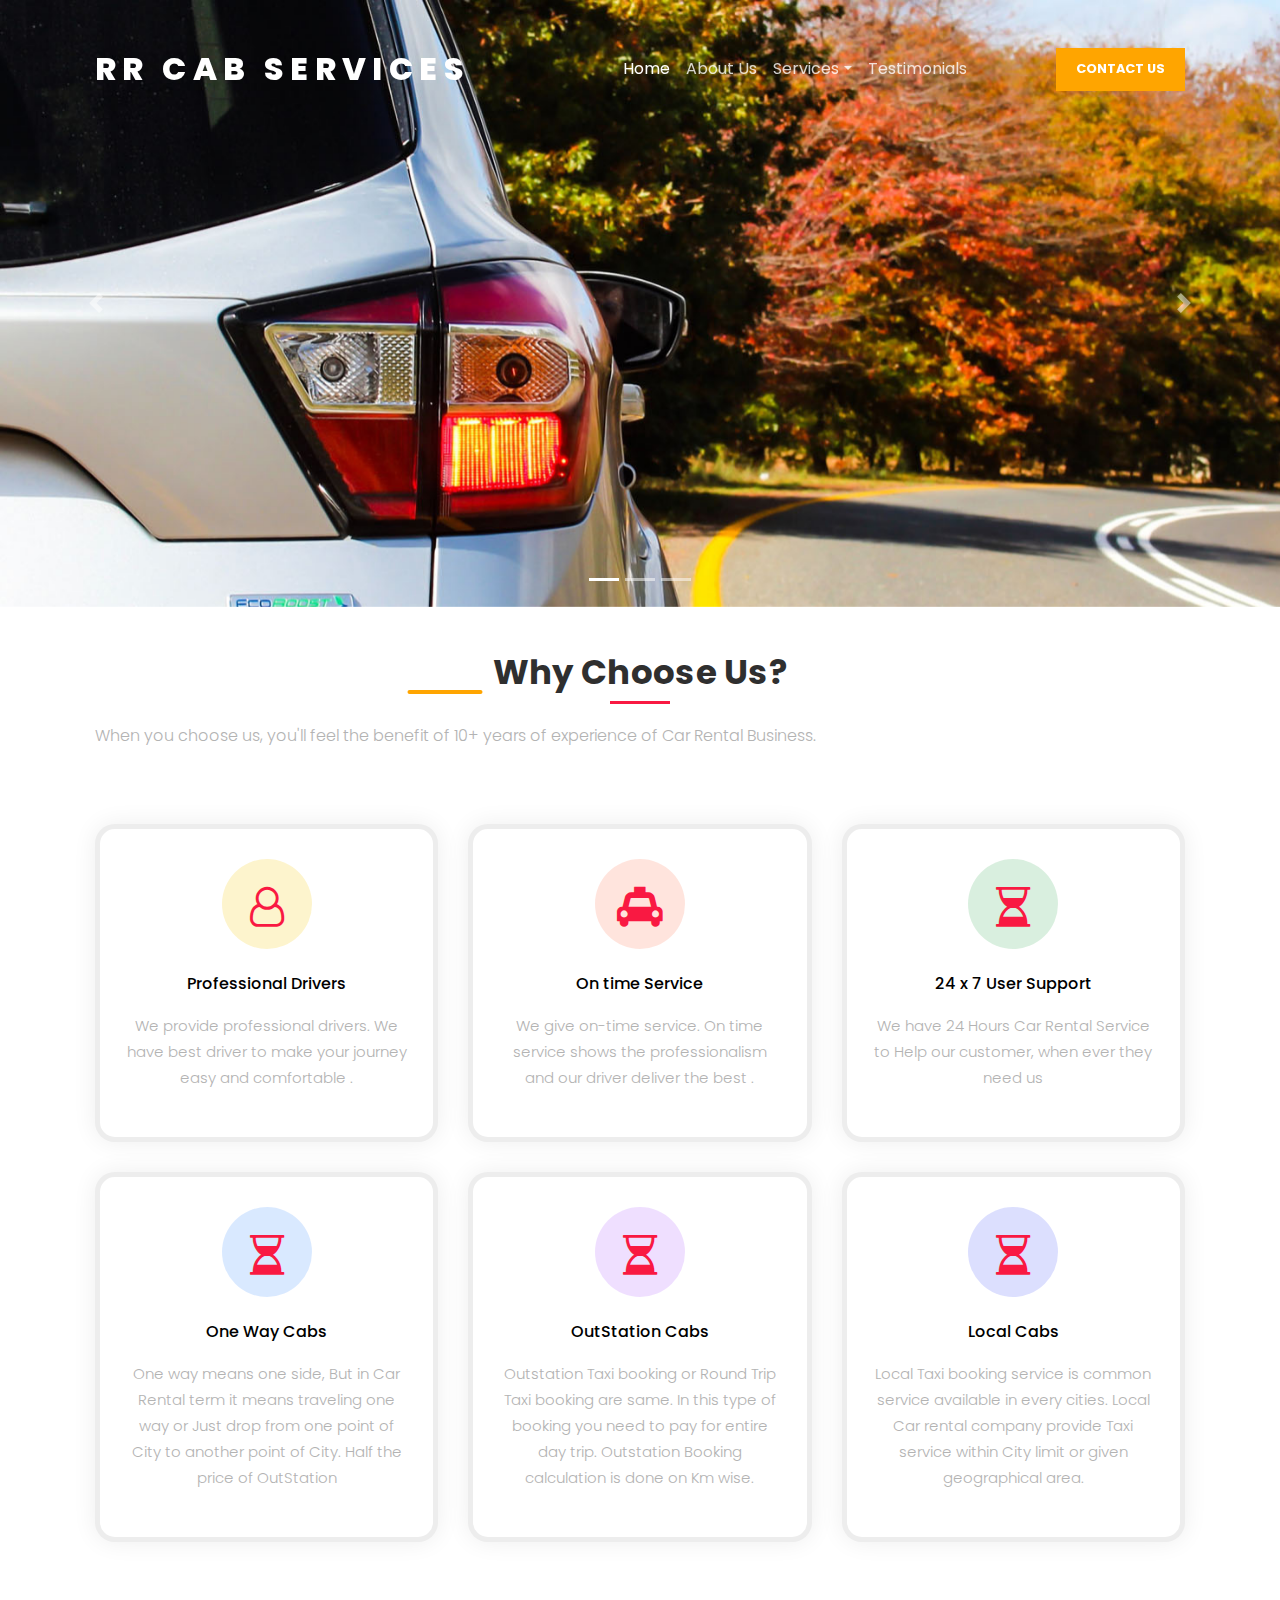
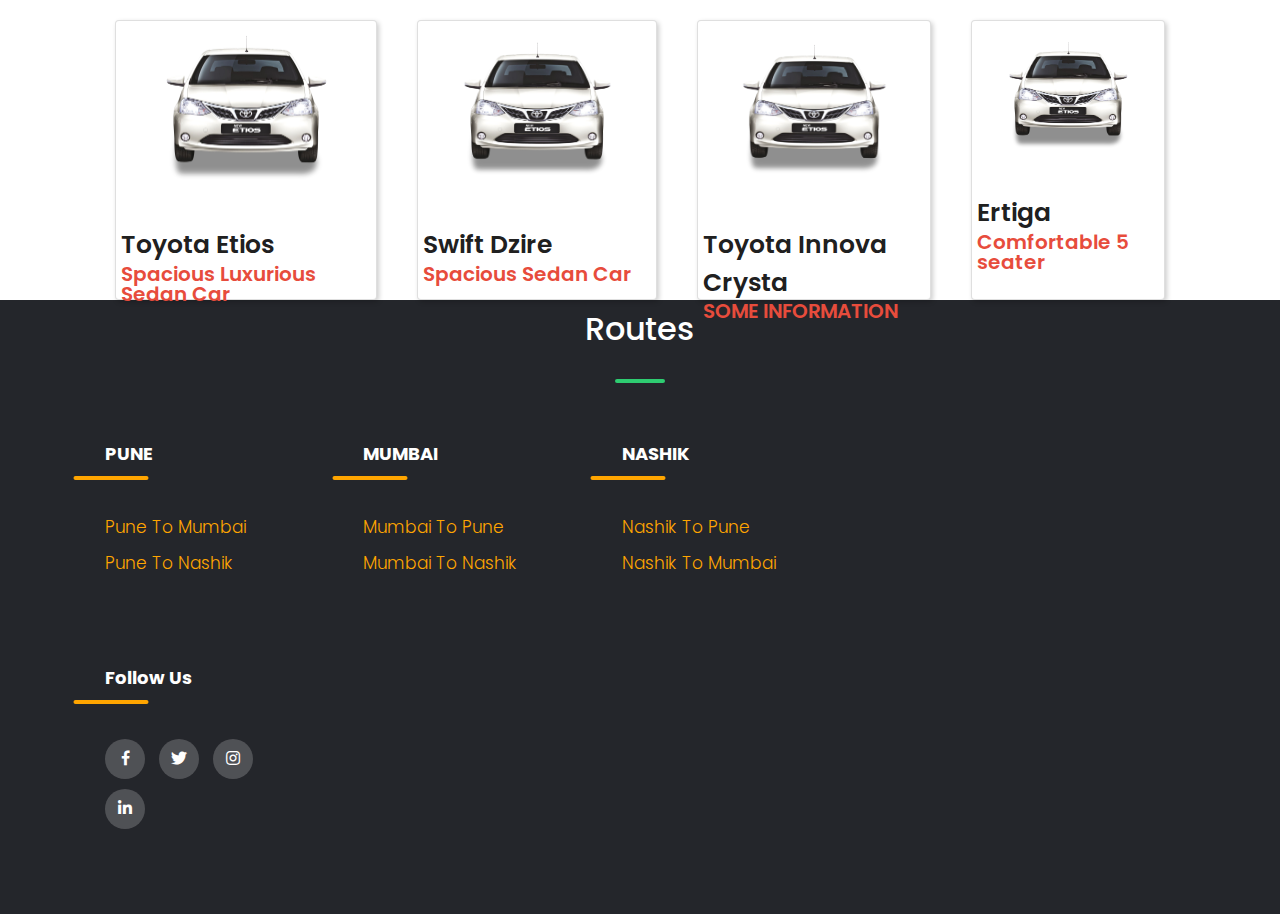
==== commit 6391ca83: "MAIN NEW" ====
--- a/index.html
+++ b/index.html
@@ -1,409 +1,421 @@
-<!doctype html>
+<!DOCTYPE html>
 <html lang="en">
+  <head>
+    <!-- Required meta tags -->
+    <meta charset="utf-8" />
+    <meta
+      name="viewport"
+      content="width=device-width, initial-scale=1, shrink-to-fit=no"
+    />
+    <link
+      href="https://fonts.googleapis.com/css?family=Quicksand:400,600,700&display=swap"
+      rel="stylesheet"
+    />
+    <link rel="stylesheet" href="fonts/icomoon/style.css" />
+    <link rel="stylesheet" href="css/owl.carousel.min.css" />
+    <!-- Bootstrap CSS -->
+    <link rel="stylesheet" href="css/bootstrap.min.css" />
+    <!-- Style -->
+    <link rel="stylesheet" href="css/style.css" />
+    <link
+      rel="stylesheet"
+      type="text/css"
+      href="https://cdnjs.cloudflare.com/ajax/libs/font-awesome/5.15.1/css/all.min.css"
+    />
+    <!-- <link rel="stylesheet" href="WCUStyle.css"> -->
+    <link
+      rel="stylesheet"
+      href="https://cdnjs.cloudflare.com/ajax/libs/font-awesome/4.7.0/css/font-awesome.min.css"
+    />
+    <script src="js\main.js"></script>
 
-<head>
-    <!-- Required meta tags -->
-    <meta charset="utf-8">
-    <meta name="viewport" content="width=device-width, initial-scale=1, shrink-to-fit=no">
-    <link href="https://fonts.googleapis.com/css?family=Quicksand:400,600,700&display=swap" rel="stylesheet">
-    <link rel="stylesheet" href="fonts/icomoon/style.css">
-    <link rel="stylesheet" href="css/owl.carousel.min.css">
-    <!-- Bootstrap CSS -->
-    <link rel="stylesheet" href="css/bootstrap.min.css">
-    <!-- Style -->
-    <link rel="stylesheet" href="css/style.css">
-    <link rel="stylesheet" type="text/css"
-        href="https://cdnjs.cloudflare.com/ajax/libs/font-awesome/5.15.1/css/all.min.css">
-    <!-- <link rel="stylesheet" href="WCUStyle.css"> -->
-    <link rel="stylesheet" href="https://cdnjs.cloudflare.com/ajax/libs/font-awesome/4.7.0/css/font-awesome.min.css">
+    <style>
+      /* Make the image fully responsive */
+      .carousel-inner img {
+        width: 130%;
+        height: 50%;
+      }
+    </style>
+
     <title>RR CAB SERVICES</title>
-</head>
+  </head>
 
-<body>
+  <body>
     <header role="banner">
-        <nav class="navbar navbar-expand-md navbar-dark bg-dark">
-            <div class="container">
-                <a class="navbar-brand" href="index.html">RR CAB
-                    SERVICES</a>
-                <button class="navbar-toggler" type="button" data-toggle="collapse" data-target="#navbarsExample05"
-                    aria-controls="navbarsExample05" aria-expanded="false" aria-label="Toggle navigation">
-                    <span class="navbar-toggler-icon"></span>
-                </button>
-                <div class="collapse navbar-collapse" id="navbarsExample05">
-                    <ul class="navbar-nav ml-auto pl-lg-5 pl-0">
-                        <li class="nav-item"><a class="nav-link active" href="index.html">Home</a></li>
-                        <li class="nav-item"><a class="nav-link" href="#About_Us">About Us</a></li>
-                        <li class="nav-item dropdown"><a class="nav-link dropdown-toggle" href="#" id="dropdown04"
-                                data-toggle="dropdown" aria-haspopup="true" aria-expanded="false">Services</a>
-                            <div class="dropdown-menu" aria-labelledby="dropdown04">
-                                <a class="dropdown-item" href="#">Hatchbacks</a>
-                                <a class="dropdown-item" href="#">Sedans
-                                    &amp; Primium Sedans</a> <a class="dropdown-item" href="#">SUV'S &amp;... Many
-                                    More </a>
-                            </div>
-                        </li>
-                        <li class="nav-item"><a class="nav-link" href="#">Testimonials</a></li>
-                    </ul>
-                    <ul class="navbar-nav ml-auto">
-                        <li class="nav-item cta-btn"><a class="nav-link" href="#Contact_us">Contact Us</a></li>
-                    </ul>
+      <nav class="navbar navbar-expand-md navbar-dark bg-dark">
+        <div class="container">
+          <a class="navbar-brand" href="index.html">RR CAB SERVICES</a>
+          <button
+            class="navbar-toggler"
+            type="button"
+            data-toggle="collapse"
+            data-target="#navbarsExample05"
+            aria-controls="navbarsExample05"
+            aria-expanded="false"
+            aria-label="Toggle navigation"
+          >
+            <span class="navbar-toggler-icon"></span>
+          </button>
+          <div class="collapse navbar-collapse" id="navbarsExample05">
+            <ul class="navbar-nav ml-auto pl-lg-5 pl-0">
+              <li class="nav-item">
+                <a class="nav-link active" href="index.html">Home</a>
+              </li>
+              <li class="nav-item">
+                <a class="nav-link" href="#About_Us">About Us</a>
+              </li>
+              <li class="nav-item dropdown">
+                <a
+                  class="nav-link dropdown-toggle"
+                  href="#"
+                  id="dropdown04"
+                  data-toggle="dropdown"
+                  aria-haspopup="true"
+                  aria-expanded="false"
+                  >Services</a
+                >
+                <div class="dropdown-menu" aria-labelledby="dropdown04">
+                  <a class="dropdown-item" href="#">Hatchbacks</a>
+                  <a class="dropdown-item" href="#"
+                    >Sedans &amp; Primium Sedans</a
+                  >
+                  <a class="dropdown-item" href="#"
+                    >SUV'S &amp;... Many More
+                  </a>
                 </div>
-            </div>
-        </nav>
+              </li>
+              <li class="nav-item">
+                <a class="nav-link" href="#">Testimonials</a>
+              </li>
+            </ul>
+            <ul class="navbar-nav ml-auto">
+              <li class="nav-item cta-btn">
+                <a class="nav-link" href="contactmap.html">Contact Us</a>
+              </li>
+            </ul>
+          </div>
+        </div>
+      </nav>
     </header>
     <!-- END header -->
-    <!--For carousel-->
-    <script src="https://maxcdn.bootstrapcdn.com/bootstrap/4.5.2/js/bootstrap.min.js"></script>
-    <link rel="stylesheet" href="style.css">
-    <link rel="stylesheet" type="text/css"
-        href="https://cdnjs.cloudflare.com/ajax/libs/font-awesome/5.15.1/css/all.min.css">
-    <link rel="stylesheet" href="https://cdnjs.cloudflare.com/ajax/libs/font-awesome/4.7.0/css/font-awesome.min.css">
-    <!-- <body>
-    </head>-->
-    <script src="C:\Users\DR002TU\Downloads\maincode-20210814T184010Z-001\maincode\styles\app.js"></script>
-    <!-- </div> -->
-    <!--Carousel-->
-    <style>
-        /* Make the image fully responsive */
-        .carousel-inner img {
-            width: 130%;
-            height: 50%;
-        }
-    </style>
-
 
     <div id="demo" class="carousel slide" data-ride="carousel">
-        <!-- Indicators -->
-        <ul class="carousel-indicators">
-            <li data-target="#demo" data-slide-to="0" class="active"></li>
-            <li data-target="#demo" data-slide-to="1"></li>
-            <li data-target="#demo" data-slide-to="2"></li>
-        </ul>
-        <!-- The slideshow -->
-        <div class="carousel-inner">
-            <div class="carousel-item active">
-                <img src="images/slider-image-1-1920x700.jpg" alt="Los Angeles" width="1100" height="500">
-            </div>
-            <div class="carousel-item">
-                <img src="images/slider-image-2-1920x700.jpg" alt="Chicago" width="1100" height="500">
-            </div>
-            <div class="carousel-item">
-                <img src="images/slider-image-3-1920x700.jpg" alt="New York" width="1100" height="500">
-            </div>
-        </div>
-        <!-- Left and right controls -->
-        <a class="carousel-control-prev" href="#demo" data-slide="prev">
-            <span class="carousel-control-prev-icon"></span>
-        </a> <a class="carousel-control-next" href="#demo" data-slide="next">
-            <span class="carousel-control-next-icon"></span>
-        </a>
+      <!-- Indicators -->
+      <ul class="carousel-indicators">
+        <li data-target="#demo" data-slide-to="0" class="active"></li>
+        <li data-target="#demo" data-slide-to="1"></li>
+        <li data-target="#demo" data-slide-to="2"></li>
+      </ul>
+      <!-- The slideshow -->
+      <div class="carousel-inner">
+        <div class="carousel-item active">
+          <img
+            src="images/slider-image-1-1920x700.jpg"
+            alt="Los Angeles"
+            width="1100"
+            height="500"
+          />
+        </div>
+        <div class="carousel-item">
+          <img
+            src="images/slider-image-2-1920x700.jpg"
+            alt="Chicago"
+            width="1100"
+            height="500"
+          />
+        </div>
+        <div class="carousel-item">
+          <img
+            src="images/slider-image-3-1920x700.jpg"
+            alt="New York"
+            width="1100"
+            height="500"
+          />
+        </div>
+      </div>
+      <!-- Left and right controls -->
+      <a class="carousel-control-prev" href="#demo" data-slide="prev">
+        <span class="carousel-control-prev-icon"></span>
+      </a>
+      <a class="carousel-control-next" href="#demo" data-slide="next">
+        <span class="carousel-control-next-icon"></span>
+      </a>
     </div>
     <!-- RUSHABH GALA -->
     <!-- START OF WCU -->
     <section class="About_Us" id="About_Us"></section>
     <div class="feat bg-gray pt-5 pb-5">
-        <div class="container">
-            <div class="row">
-                <div class="section-head col-sm-12">
-                    <h4 class="WCUH4">
-                        <span>Why Choose Us?</span>
-                    </h4>
-                    <p>When you choose us, you'll feel the benefit
-                        of 10+ years of experience of Car Rental
-                        Business.</p>
-                </div>
-                <div class="col-lg-4 col-sm-6">
-                    <div class="item">
-                        <span class="icon feature_box_col_one"><i class="fa fa-user-o"></i></span>
-                        <h6>Professional Drivers</h6>
-                        <p>We provide professional drivers. We have
-                            best driver to make your journey easy and
-                            comfortable .</p>
-                    </div>
-                </div>
-                <div class="col-lg-4 col-sm-6">
-                    <div class="item">
-                        <span class="icon feature_box_col_two"><i class="fa fa-taxi"></i></span>
-                        <h6>On time Service</h6>
-                        <p>We give on-time service. On time service
-                            shows the professionalism and our driver
-                            deliver the best .</p>
-                    </div>
-                </div>
-                <div class="col-lg-4 col-sm-6">
-                    <div class="item">
-                        <span class="icon feature_box_col_three"><i class="fa fa-hourglass-half"></i></span>
-                        <h6>24 x 7 User Support</h6>
-                        <p> We have 24
-                            Hours Car Rental Service to Help our
-                            customer, when ever they need us</p>
-                    </div>
-                </div>
-                <div class="col-lg-4 col-sm-6">
-                    <div class="item">
-                        <span class="icon feature_box_col_four"><i class="fa fa-hourglass-half"></i></span>
-                        <h6>One Way Cabs</h6>
-                        <p>One way means one side, But in Car Rental
-                            term it means traveling one way or Just drop
-                            from one point of City to another point of
-                            City. Now a days there are many car rental
-                            companies including RR Cab Services
-                            providing one way car rental service. In
-                            this type of booking you need to pay only
-                            one side fare and road Toll. One Way Car
-                            rental service is not available in all
-                            Indian cities, In such booking Customer have
-                            to pay for return charges. There are also
-                            some minimum Km charges in One Way booking,
-                            You have to pay additional per Km charges.</p>
-                    </div>
-                </div>
-                <div class="col-lg-4 col-sm-6">
-                    <div class="item">
-                        <span class="icon feature_box_col_five"><i class="fa fa-hourglass-half"></i></span>
-                        <h6>OutStation Cabs</h6>
-                        <p>Outstation Taxi booking or Round Trip
-                            Taxi booking are same. In this type of
-                            booking you need to pay for entire day trip.
-                            Outstation Booking calculation is done on Km
-                            wise. If you Book Car for 1 day trip, You
-                            have to pay minimum 300Km per day avg, road
-                            toll, Parking and Driver charges extra.
-                            Outstation Car Rental service is usually
-                            long distance drive. RR Cab Services provide
-                            best Outstation Car rental service compare
-                            to other service provider. Booking for
-                            Outstation Cabs are available 24 Hour and
-                            booking can made by calling call centre.</p>
-                    </div>
-                </div>
-                <div class="col-lg-4 col-sm-6">
-                    <div class="item">
-                        <span class="icon feature_box_col_six"><i class="fa fa-hourglass-half"></i></span>
-                        <h6>Local Cabs</h6>
-                        <p>Local Taxi booking service is common
-                            service available in every cities. Local Car
-                            rental company provide Taxi service within
-                            City limit or given geographical area.
-                            Charges for Local ride is cheaper compare to
-                            One Way and Outstation Taxi. Local Taxi
-                            Charges are calculate for 08 Hours 80km,
-                            Metro cities like Pune, Mumbai, Thane, Navi
-                            Mumbai, Bangalore, Ahmedabad also provide 04
-                            hours 40Km Local packages. You Can book Taxi
-                            any time, No need advance booking if you are
-                            using the car for Local purpose.</p>
-                    </div>
-                </div>
-            </div>
-        </div>
+      <div class="container">
+        <div class="row">
+          <div class="section-head col-sm-12">
+            <h4>
+              <span>Why Choose Us?</span>
+            </h4>
+            <p>
+              When you choose us, you'll feel the benefit of 10+ years of
+              experience of Car Rental Business.
+            </p>
+          </div>
+          <div class="col-lg-4 col-sm-6">
+            <div class="item">
+              <span class="icon feature_box_col_one"
+                ><i class="fa fa-user-o"></i
+              ></span>
+              <h6>Professional Drivers</h6>
+              <p>
+                We provide professional drivers. We have best driver to make
+                your journey easy and comfortable .
+              </p>
+            </div>
+          </div>
+          <div class="col-lg-4 col-sm-6">
+            <div class="item">
+              <span class="icon feature_box_col_two"
+                ><i class="fa fa-taxi"></i
+              ></span>
+              <h6>On time Service</h6>
+              <p>
+                We give on-time service. On time service shows the
+                professionalism and our driver deliver the best .
+              </p>
+            </div>
+          </div>
+          <div class="col-lg-4 col-sm-6">
+            <div class="item">
+              <span class="icon feature_box_col_three"
+                ><i class="fa fa-hourglass-half"></i
+              ></span>
+              <h6>24 x 7 User Support</h6>
+              <p>
+                We have 24 Hours Car Rental Service to Help our customer, when
+                ever they need us
+              </p>
+            </div>
+          </div>
+          <div class="col-lg-4 col-sm-6">
+            <div class="item">
+              <span class="icon feature_box_col_four"
+                ><i class="fa fa-hourglass-half"></i
+              ></span>
+              <h6>One Way Cabs</h6>
+              <p>
+                One way means one side, But in Car Rental term it means
+                traveling one way or Just drop from one point of City to another
+                point of City. Half the price of OutStation
+              </p>
+            </div>
+          </div>
+          <div class="col-lg-4 col-sm-6">
+            <div class="item">
+              <span class="icon feature_box_col_five"
+                ><i class="fa fa-hourglass-half"></i
+              ></span>
+              <h6>OutStation Cabs</h6>
+              <p>
+                Outstation Taxi booking or Round Trip Taxi booking are same. In
+                this type of booking you need to pay for entire day trip.
+                Outstation Booking calculation is done on Km wise.
+              </p>
+            </div>
+          </div>
+          <div class="col-lg-4 col-sm-6">
+            <div class="item">
+              <span class="icon feature_box_col_six"
+                ><i class="fa fa-hourglass-half"></i
+              ></span>
+              <h6>Local Cabs</h6>
+              <p>
+                Local Taxi booking service is common service available in every
+                cities. Local Car rental company provide Taxi service within
+                City limit or given geographical area.
+              </p>
+            </div>
+          </div>
+        </div>
+      </div>
     </div>
     <!-- END OF WCU -->
     <!-- RUSHABH GALA -->
     <div class="container">
-        <div class="card">
-            <div class="img">
-                <img src="images/toyota_etios.png">
-            </div>
-            <div class="top-text">
-                <div class="name">Toyota Etios</div>
-                <p>Spacious Luxurious Sedan Car</p>
-            </div>
-            <div class="bottom-text">
-                <div class="text">
-                    <table>
-                        <tr>
-                            <td>Seating</td>
-                            <td>4+1</td>
-                        </tr>
-                        <tr>
-                            <td>Manufacturer</td>
-                            <td>Toyota</td>
-                        </tr>
-                        <tr>
-                            <td>Class</td>
-                            <td>Luxury</td>
-                        </tr>
-                        <tr>
-                            <td>Engine</td>
-                            <td>�</td>
-                        </tr>
-                        <tr>
-                            <td>Luggage</td>
-                            <td>�</td>
-                        </tr>
-                        <tr>
-                            <td>Body style</td>
-                            <td>�</td>
-                        </tr>
-                    </table>
-                </div>
-            </div>
-        </div>
-        <div class="card">
-            <div class="img">
-                <img src="images/toyota_etios.png">
-            </div>
-            <div class="top-text">
-                <div class="name">Swift Dzire</div>
-                <p>Spacious Sedan Car</p>
-            </div>
-            <div class="bottom-text">
-                <div class="text">
-                    <table>
-                        <tr>
-                            <td>Seating</td>
-                            <td>4+1</td>
-                        </tr>
-                        <tr>
-                            <td>Manufacturer</td>
-                            <td>Suzuki</td>
-                        </tr>
-                        <tr>
-                            <td>Class</td>
-                            <td>Sedan City Car</td>
-                        </tr>
-                        <tr>
-                            <td>Engine</td>
-                            <td>DDiS Diesel Engine</td>
-                        </tr>
-                        <tr>
-                            <td>Luggage</td>
-                            <td>2 large 2 small</td>
-                        </tr>
-                        <tr>
-                            <td>Body style</td>
-                            <td>4 door sedan</td>
-                        </tr>
-                    </table>
-                </div>
-            </div>
-        </div>
-        <div class="card">
-            <div class="img">
-                <img src="images/toyota_etios.png">
-            </div>
-            <div class="top-text">
-                <div class="name">Toyota Innova Crysta</div>
-                <p>SOME INFORMATION</p>
-            </div>
-            <div class="bottom-text">
-                <div class="text">
-                    <table>
-                        <tr>
-                            <td>Seating</td>
-                            <td>6+1</td>
-                        </tr>
-                        <tr>
-                            <td>Manufacturer</td>
-                            <td>Toyota Motors</td>
-                        </tr>
-                        <tr>
-                            <td>Class</td>
-                            <td>Large size van</td>
-                        </tr>
-                        <tr>
-                            <td>Engine</td>
-                            <td>2.5 L Diesel</td>
-                        </tr>
-                        <tr>
-                            <td>Luggage</td>
-                            <td>3 Large + 2 Small</td>
-                        </tr>
-                        <tr>
-                            <td>Body style</td>
-                            <td>5-door van</td>
-                        </tr>
-                    </table>
-                </div>
-            </div>
-        </div>
-        <div class="card">
-            <div class="img">
-                <img src="images/toyota_etios.png">
-            </div>
-            <div class="top-text">
-                <div class="name">Ertiga</div>
-                <p>Comfortable 5 seater</p>
-            </div>
-            <div class="bottom-text">
-                <div class="text">SOME INFORMATION</div>
-            </div>
-        </div>
+      <div class="card">
+        <div class="img">
+          <img src="images/toyota_etios.png" />
+        </div>
+        <div class="top-text">
+          <div class="name">Toyota Etios</div>
+          <p>Spacious Luxurious Sedan Car</p>
+        </div>
+        <div class="bottom-text">
+          <div class="text">
+            <table>
+              <tr>
+                <td>Seating</td>
+                <td>4+1</td>
+              </tr>
+              <tr>
+                <td>Manufacturer</td>
+                <td>Toyota</td>
+              </tr>
+              <tr>
+                <td>Class</td>
+                <td>Luxury</td>
+              </tr>
+              <tr>
+                <td>Engine</td>
+                <td>�</td>
+              </tr>
+              <tr>
+                <td>Luggage</td>
+                <td>�</td>
+              </tr>
+              <tr>
+                <td>Body style</td>
+                <td>�</td>
+              </tr>
+            </table>
+          </div>
+        </div>
+      </div>
+      <div class="card">
+        <div class="img">
+          <img src="images/toyota_etios.png" />
+        </div>
+        <div class="top-text">
+          <div class="name">Swift Dzire</div>
+          <p>Spacious Sedan Car</p>
+        </div>
+        <div class="bottom-text">
+          <div class="text">
+            <table>
+              <tr>
+                <td>Seating</td>
+                <td>4+1</td>
+              </tr>
+              <tr>
+                <td>Manufacturer</td>
+                <td>Suzuki</td>
+              </tr>
+              <tr>
+                <td>Class</td>
+                <td>Sedan City Car</td>
+              </tr>
+              <tr>
+                <td>Engine</td>
+                <td>DDiS Diesel Engine</td>
+              </tr>
+              <tr>
+                <td>Luggage</td>
+                <td>2 large 2 small</td>
+              </tr>
+              <tr>
+                <td>Body style</td>
+                <td>4 door sedan</td>
+              </tr>
+            </table>
+          </div>
+        </div>
+      </div>
+      <div class="card">
+        <div class="img">
+          <img src="images/toyota_etios.png" />
+        </div>
+        <div class="top-text">
+          <div class="name">Toyota Innova Crysta</div>
+          <p>SOME INFORMATION</p>
+        </div>
+        <div class="bottom-text">
+          <div class="text">
+            <table>
+              <tr>
+                <td>Seating</td>
+                <td>6+1</td>
+              </tr>
+              <tr>
+                <td>Manufacturer</td>
+                <td>Toyota Motors</td>
+              </tr>
+              <tr>
+                <td>Class</td>
+                <td>Large size van</td>
+              </tr>
+              <tr>
+                <td>Engine</td>
+                <td>2.5 L Diesel</td>
+              </tr>
+              <tr>
+                <td>Luggage</td>
+                <td>3 Large + 2 Small</td>
+              </tr>
+              <tr>
+                <td>Body style</td>
+                <td>5-door van</td>
+              </tr>
+            </table>
+          </div>
+        </div>
+      </div>
+      <div class="card">
+        <div class="img">
+          <img src="images/toyota_etios.png" />
+        </div>
+        <div class="top-text">
+          <div class="name">Ertiga</div>
+          <p>Comfortable 5 seater</p>
+        </div>
+        <div class="bottom-text">
+          <div class="text">SOME INFORMATION</div>
+        </div>
+      </div>
     </div>
 
-    <!--Contact form-->
-    <section class="Contact_us" id="Contact_us"></section>
-    <form>
-        <div class="containercon">
-            <div class="contact-box">
-                <div class="left"></div>
-                <div class="right">
-                    <h2>Contact Us</h2>
-                    <input type="text" class="field" placeholder="Your Name" required> <input type="text" class="field"
-                        placeholder="Your Email"> <input type="text" class="field" placeholder="Phone">
-                    <textarea placeholder="Message" class="field"></textarea>
-                    <button class="btn">Send</button>
-                </div>
-            </div>
-        </div>
-    </form>
-    <!-- Scripts -->
-    <script src="assets/js/jquery.min.js"></script>
-    <script src="assets/bootstrap/js/bootstrap.bundle.min.js"></script>
-    <script src="assets/js/jquery.scrolly.min.js"></script>
-    <script src="assets/js/jquery.scrollex.min.js"></script>
-    <script src="assets/js/main.js"></script>
     <footer class="footer">
-        <h2 id="i1">Routes</h2>
-        <div class="container">
-            <div class="row">
-                <div class="footer-col">
-                    <h4>PUNE</h4>
-                    <ul>
-                        <li><a href="#">pune to satara</a></li>
-                        <li><a href="#">pune to kolhapur</a></li>
-                        <li><a href="#">pune to latur</a></li>
-                        <li><a href="#">pune to jalgaon</a></li>
-                    </ul>
-                </div>
-                <div class="footer-col">
-                    <h4>MUMBAI</h4>
-                    <ul>
-                        <li><a href="#">mumbai to pune</a></li>
-                        <li><a href="#">mumbai to Ratnagiri</a></li>
-                        <li><a href="#">mumbai to
-                                Aurangabad</a></li>
-                        <li><a href="#">mumbai to Kolhapur</a></li>
-                    </ul>
-                </div>
-                <div class="footer-col">
-                    <h4>KOLHAPUR</h4>
-                    <ul>
-                        <li><a href="#">Kolhapur to pune</a></li>
-                        <li><a href="#">kolhapur to satara</a></li>
-                        <li><a href="#">kolhapur to mumbai</a></li>
-                        <li><a href="#">kolhapur to nashik</a></li>
-                    </ul>
-                </div>
-                <div class="footer-col">
-                    <h4>follow us</h4>
-                    <div class="social-links">
-                        <a href="#"><i class="fa fa-facebook"></i></a>
-                        <a href="#"><i class="fab fa-twitter"></i></a>
-                        <a href="https://www.instagram.com/rushi_03_15/"><i class="fab fa-instagram"></i></a> <a
-                            href="#"><i class="fab fa-linkedin-in"></i></a>
-                    </div>
-                </div>
-            </div>
-        </div>
-        <!--<p id="i2">© 2021. All rights reserved | Design by R^3.</p>-->
+      <h2 id="i1">Routes</h2>
+      <div class="container">
+        <div class="row">
+          <div class="footer-col">
+            <h4 class="FooterH4">PUNE</h4>
+            <ul>
+              <li><a href="#">Pune to Mumbai</a></li>
+              <li><a href="#">Pune to Nashik</a></li>
+              <!-- <li><a href="#">pune to latur</a></li> -->
+              <!-- <li><a href="#">pune to jalgaon</a></li> -->
+            </ul>
+          </div>
+          <div class="footer-col">
+            <h4 class="FooterH4">MUMBAI</h4>
+            <ul>
+              <li><a href="#">Mumbai to Pune</a></li>
+              <li><a href="#">Mumbai to Nashik</a></li>
+              <!-- <li><a href="#">mumbai to Aurangabad</a></li> -->
+              <!-- <li><a href="#">mumbai to Kolhapur</a></li> -->
+            </ul>
+          </div>
+          <div class="footer-col">
+            <h4 class="FooterH4">NASHIK</h4>
+            <ul>
+              <li><a href="#">Nashik to Pune</a></li>
+              <li><a href="#">Nashik to Mumbai</a></li>
+              <!-- <li><a href="#">kolhapur to mumbai</a></li> -->
+              <!-- <li><a href="#">kolhapur to nashik</a></li> -->
+            </ul>
+          </div>
+          <div class="footer-col">
+            <h4 class="FooterH4">follow us</h4>
+            <div class="social-links">
+              <a href="#"><i class="fa fa-facebook"></i></a>
+              <a href="#"><i class="fab fa-twitter"></i></a>
+              <a href="#"><i class="fab fa-instagram"></i></a>
+              <a href="#"><i class="fab fa-linkedin-in"></i></a>
+            </div>
+          </div>
+        </div>
+      </div>
+      <!--<p id="i2">© 2021. All rights reserved | Design by R^3.</p>-->
     </footer>
     <script src="js/jquery-3.3.1.min.js"></script>
     <script src="js/popper.min.js"></script>
     <script src="js/bootstrap.min.js"></script>
     <script src="js/jquery.sticky.js"></script>
     <script src="js/main.js"></script>
-</body>
-
-</html>+  </body>
+</html>
--- a/css/style.css
+++ b/css/style.css
@@ -1655,4 +1655,20 @@
 }
 
 /* RUSHABH GALA */
-/* END OF WCU CSS */+/* END OF WCU CSS */
+
+/* RAJAS */
+/* STICKY NAV BAR */
+/* START */
+/*sticky navbar*/
+.sticky {
+  position: fixed;
+  top: 0;
+  width: 100%;
+}
+
+.sticky + .content {
+  padding-top: 60px;
+}
+/* END */
+/* RAJAS */